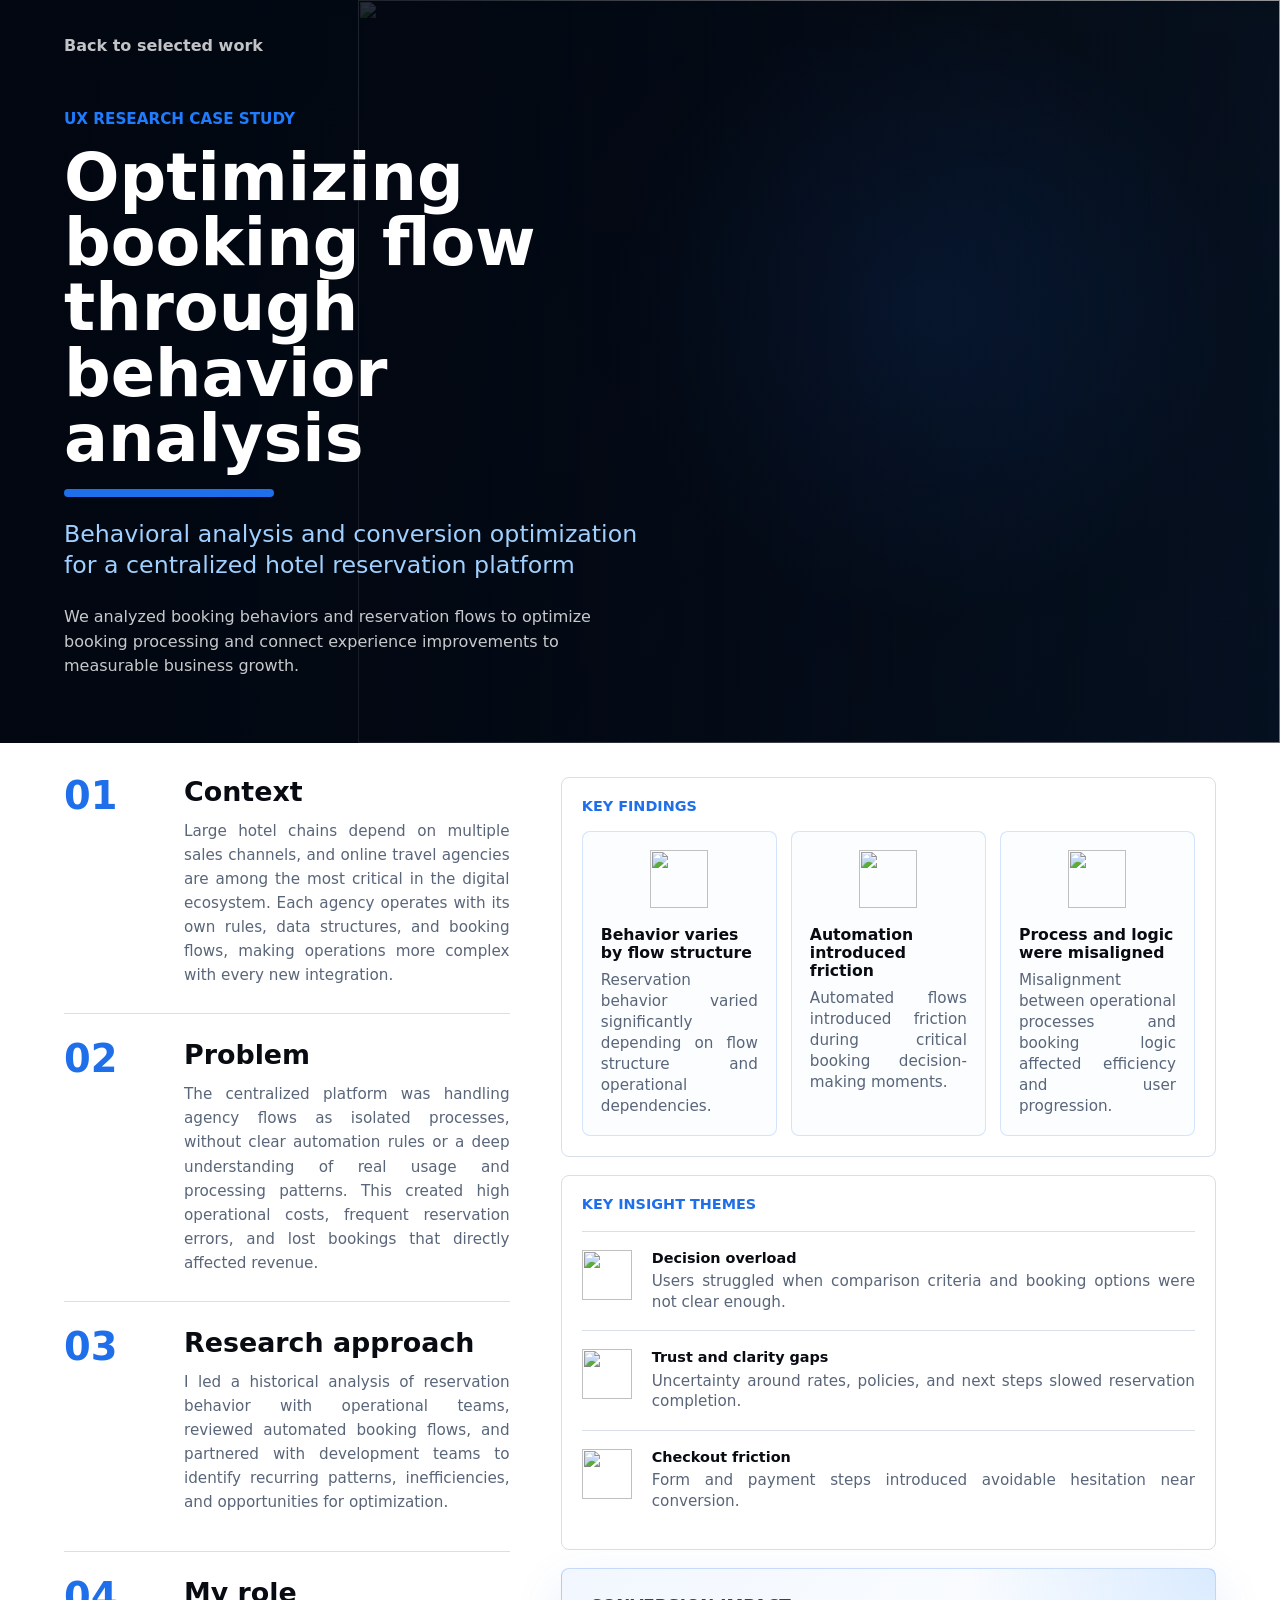
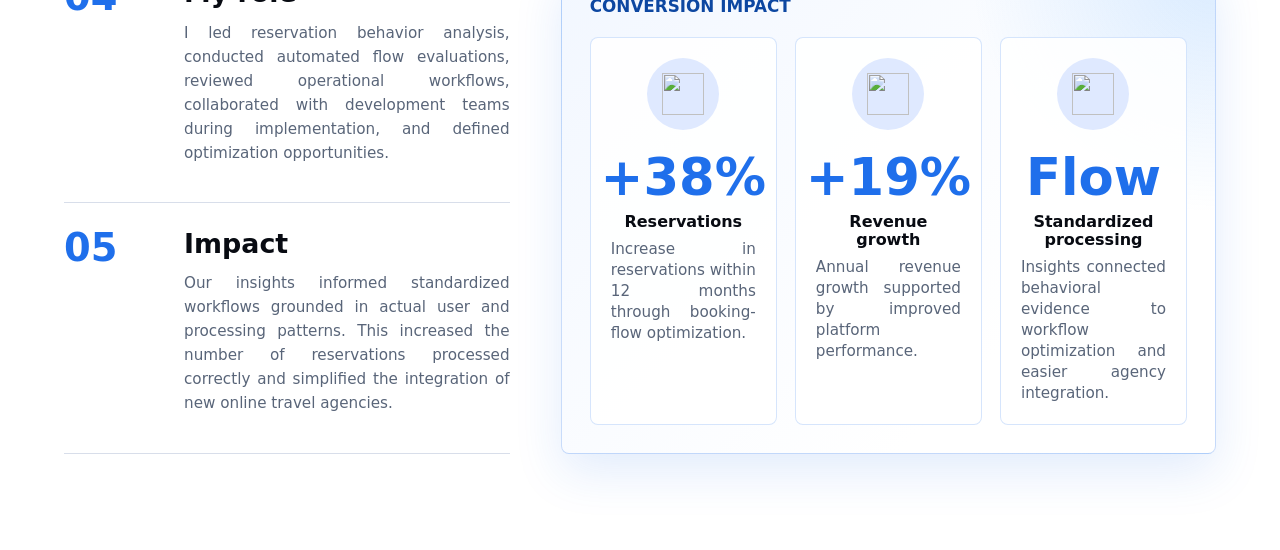
==== project-booking-flow.html @ c7bb570c "Add files via upload" ====
<!doctype html>
<html lang="en">
  <head>
    <meta charset="UTF-8" />
    <meta name="viewport" content="width=device-width, initial-scale=1.0" />
    <title>Booking Flow Optimization | Rodrigo Juarez</title>
    <link rel="icon" href="assets/favicon.svg" type="image/svg+xml" />
    <link rel="stylesheet" href="styles.css" />
  </head>
  <body>
    <main class="project-page immersive-case-page booking-case-page">
      <a class="back-link immersive-back" href="index.html#case-studies">Back to selected work</a>

      <section class="booking-hero">
        <div class="booking-hero-copy">
          <p class="project-label">UX Research Case Study</p>
          <h1>Optimizing booking flow through behavior analysis</h1>
          <span class="title-rule" aria-hidden="true"></span>
          <p class="booking-hero-subtitle">
            Behavioral analysis and conversion optimization for a centralized hotel reservation platform
          </p>
          <p>
            We analyzed booking behaviors and reservation flows to optimize booking processing and connect experience
            improvements to measurable business growth.
          </p>
        </div>

        <div class="booking-hero-visual" aria-hidden="true">
          <img src="assets/booking-flow-hero.png" alt="" />
        </div>
      </section>

      <section class="case-layout booking-layout" aria-label="Booking flow case study details">
        <div class="case-narrative">
          <article class="case-row">
            <span class="case-row-number">01</span>
            <div>
              <h2>Context</h2>
              <p>
                Large hotel chains depend on multiple sales channels, and online travel agencies are among the most
                critical in the digital ecosystem. Each agency operates with its own rules, data structures, and
                booking flows, making operations more complex with every new integration.
              </p>
            </div>
          </article>

          <article class="case-row">
            <span class="case-row-number">02</span>
            <div>
              <h2>Problem</h2>
              <p>
                The centralized platform was handling agency flows as isolated processes, without clear automation
                rules or a deep understanding of real usage and processing patterns. This created high operational
                costs, frequent reservation errors, and lost bookings that directly affected revenue.
              </p>
            </div>
          </article>

          <article class="case-row">
            <span class="case-row-number">03</span>
            <div>
              <h2>Research approach</h2>
              <p>
                I led a historical analysis of reservation behavior with operational teams, reviewed automated booking
                flows, and partnered with development teams to identify recurring patterns, inefficiencies, and
                opportunities for optimization.
              </p>
            </div>
          </article>

          <article class="case-row">
            <span class="case-row-number">04</span>
            <div>
              <h2>My role</h2>
              <p>
                I led reservation behavior analysis, conducted automated flow evaluations, reviewed operational
                workflows, collaborated with development teams during implementation, and defined optimization
                opportunities.
              </p>
            </div>
          </article>

          <article class="case-row">
            <span class="case-row-number">05</span>
            <div>
              <h2>Impact</h2>
              <p>
                Our insights informed standardized workflows grounded in actual user and processing patterns. This
                increased the number of reservations processed correctly and simplified the integration of new online
                travel agencies.
              </p>
            </div>
          </article>
        </div>

        <aside class="case-evidence booking-evidence">
          <section class="evidence-card booking-findings-card">
            <h2>Key findings</h2>
            <div class="booking-finding-grid">
              <article>
                <img class="dependency-icon" src="assets/icon-booking-behavior.svg" alt="" />
                <h3>Behavior varies by flow structure</h3>
                <p>
                  Reservation behavior varied significantly depending on flow structure and operational dependencies.
                </p>
              </article>
              <article>
                <img class="dependency-icon" src="assets/icon-automated-friction.svg" alt="" />
                <h3>Automation introduced friction</h3>
                <p>Automated flows introduced friction during critical booking decision-making moments.</p>
              </article>
              <article>
                <img class="dependency-icon" src="assets/icon-process-misalignment.svg" alt="" />
                <h3>Process and logic were misaligned</h3>
                <p>
                  Misalignment between operational processes and booking logic affected efficiency and user
                  progression.
                </p>
              </article>
            </div>
          </section>

          <section class="evidence-card booking-insights-card">
            <h2>Key insight themes</h2>
            <div class="insight-list">
              <article>
                <span class="insight-icon" aria-hidden="true">
                  <img src="assets/insight-decision-overload.svg" alt="" />
                </span>
                <div>
                  <h3>Decision overload</h3>
                  <p>Users struggled when comparison criteria and booking options were not clear enough.</p>
                </div>
              </article>
              <article>
                <span class="insight-icon" aria-hidden="true">
                  <img src="assets/insight-trust-clarity.svg" alt="" />
                </span>
                <div>
                  <h3>Trust and clarity gaps</h3>
                  <p>Uncertainty around rates, policies, and next steps slowed reservation completion.</p>
                </div>
              </article>
              <article>
                <span class="insight-icon" aria-hidden="true">
                  <img src="assets/insight-checkout-friction.svg" alt="" />
                </span>
                <div>
                  <h3>Checkout friction</h3>
                  <p>Form and payment steps introduced avoidable hesitation near conversion.</p>
                </div>
              </article>
            </div>
          </section>

          <section class="strategic-impact-card booking-impact-card">
            <h2>Conversion impact</h2>
            <div class="booking-metric-grid">
              <article>
                <span class="impact-symbol">
                  <img src="assets/icon-reservations-growth.svg" alt="" />
                </span>
                <strong>+38%</strong>
                <h3>Reservations</h3>
                <p>Increase in reservations within 12 months through booking-flow optimization.</p>
              </article>
              <article>
                <span class="impact-symbol">
                  <img src="assets/icon-revenue-growth.svg" alt="" />
                </span>
                <strong>+19%</strong>
                <h3>Revenue growth</h3>
                <p>Annual revenue growth supported by improved platform performance.</p>
              </article>
              <article>
                <span class="impact-symbol">
                  <img src="assets/icon-booking-workflow.svg" alt="" />
                </span>
                <strong>Flow</strong>
                <h3>Standardized processing</h3>
                <p>
                  Insights connected behavioral evidence to workflow optimization and easier agency integration.
                </p>
              </article>
            </div>
          </section>
        </aside>
      </section>
    </main>
  </body>
</html>
---- styles.css ----
:root {
    --ink: #080b12;
    --muted: #596579;
    --paper: #f6f8fc;
    --line: #d8deea;
    --forest: #07111f;
    --teal: #1f6feb;
    --copper: #4ea1ff;
    --clay: #e3ebf7;
    --white: #ffffff;
    --cloudless: #dbe7ff;
    --shadow: 0 22px 60px rgba(8, 11, 18, 0.16);
    --page-gutter: clamp(20px, 5vw, 64px);
    --content-max: 1120px;
    --section-y: 96px;
}

* {
    box-sizing: border-box;
}

html {
    scroll-behavior: smooth;
}

body {
    margin: 0;
    color: var(--ink);
    background: var(--paper);
    font-family: Inter, ui-sans-serif, system-ui, -apple-system, BlinkMacSystemFont, "Segoe UI", Arial, sans-serif;
    line-height: 1.5;
}

a {
    color: inherit;
    text-decoration: none;
}

.site-header {
    position: fixed;
    background-color: #07111f;
    top: 0;
    left: 0;
    z-index: 20;
    display: flex;
    align-items: center;
    justify-content: space-between;
    width: 100%;
    padding: 18px var(--page-gutter);
    color: var(--white);
}

.brand,
.nav-links {
    display: flex;
    align-items: center;
    gap: 10px;
}

.brand {
    font-weight: 800;
}

.brand-mark {
    display: grid;
    width: 38px;
    height: 38px;
    place-items: center;
    border: 1px solid rgba(255, 255, 255, 0.38);
    background: rgba(255, 255, 255, 0.14);
    border-radius: 8px;
    font-size: 0.82rem;
    backdrop-filter: blur(14px);
}

.nav-links {
    padding: 10px 14px;
    border: 1px solid rgba(255, 255, 255, 0.22);
    background: rgba(20, 24, 23, 0.34);
    border-radius: 999px;
    backdrop-filter: blur(16px);
}

.nav-links a {
    padding: 6px 10px;
    border-radius: 999px;
    color: rgba(255, 255, 255, 0.86);
    font-size: 0.9rem;
    font-weight: 600;
}

.nav-links a:hover {
    background: rgba(255, 255, 255, 0.14);
    color: var(--white);
}

.language-link {
    border: 1px solid rgba(255, 255, 255, 0.24);
}

.hero {
    position: relative;
    display: grid;
    min-height: 92vh;
    overflow: hidden;
    color: var(--white);
}

.hero-media,
.hero-overlay {
    position: absolute;
    inset: 0;
}

.hero-media {
    background: url("assets/hero-workspace.png") center right / cover no-repeat;
    transform: scale(1.01);
}

.hero-overlay {
    background: linear-gradient(90deg, rgba(4, 8, 16, 0.92) 0%, rgba(6, 17, 34, 0.72) 43%, rgba(8, 21, 40, 0.24) 100%), linear-gradient(180deg, rgba(4, 8, 16, 0.58) 0%, rgba(5, 12, 24, 0.12) 48%, rgba(4, 8, 16, 0.86) 100%);
}

.hero-content {
    position: relative;
    z-index: 2;
    align-self: center;
    width: min(900px, calc(100% - 40px));
    margin-left: var(--page-gutter);
    padding-top: 84px;
    margin-bottom: 32px;
}

.eyebrow {
    margin: 26px 0 14px;
    color: var(--copper);
    font-size: 0.78rem;
    font-weight: 800;
    letter-spacing: 0;
    text-transform: uppercase;
}

.section-kicker {
    margin: 0 0 14px;
    color: var(--copper);
    font-size: 0.78rem;
    font-weight: 800;
    letter-spacing: 0;
    text-transform: uppercase;
}

.index-page main p:not(.eyebrow):not(.section-kicker),
.index-page .hero-stats span {
    text-align: justify;
    text-align-last: auto;
    text-justify: inter-word;
    hyphens: auto;
}

.hero h1 {
    max-width: 820px;
    margin: 0;
    font-size: clamp(3rem, 6.3vw, 5.35rem);
    line-height: 0.96;
    letter-spacing: 0;
}

.hero-copy {
    max-width: 920px;
    margin: 26px 0 0;
    color: rgba(255, 255, 255, 0.82);
    font-size: clamp(1.04rem, 2vw, 1.28rem);
}

.hero-actions,
.site-footer div {
    display: flex;
    flex-wrap: wrap;
    gap: 12px;
}

.hero-actions {
    margin-top: 32px;
}

.button {
    display: inline-flex;
    min-height: 48px;
    align-items: center;
    justify-content: center;
    padding: 0 20px;
    border: 1px solid transparent;
    border-radius: 8px;
    font-weight: 800;
}

.button.primary {
    background: var(--teal);
    color: var(--white);
}

.button.primary:hover {
    background: #185abc;
}

.button.secondary {
    border-color: rgba(255, 255, 255, 0.38);
    background: rgba(255, 255, 255, 0.08);
    color: var(--white);
}

.hero-stats {
    position: relative;
    z-index: 2;
    display: grid;
    grid-template-columns: repeat(3, minmax(0, 1fr));
    align-self: end;
    width: min(var(--content-max), calc(100% - (var(--page-gutter) * 2)));
    margin: 0 auto 34px;
    border: 1px solid rgba(255, 255, 255, 0.22);
    background: rgba(20, 24, 23, 0.48);
    border-radius: 8px;
    backdrop-filter: blur(18px);
}

.hero-stats article {
    padding: 22px;
}

.hero-stats article+article {
    border-left: 1px solid rgba(255, 255, 255, 0.16);
}

.hero-stats strong {
    display: block;
    font-size: clamp(1.35rem, 3vw, 2rem);
}

.hero-stats span {
    display: block;
    margin-top: 6px;
    color: rgba(255, 255, 255, 0.72);
    font-size: 0.92rem;
}

.section {
    width: min(var(--content-max), calc(100% - (var(--page-gutter) * 2)));
    margin: 0 auto;
    padding: var(--section-y) 0;
}

.section h2 {
    margin: 0;
    font-size: clamp(2rem, 5vw, 4.15rem);
    line-height: 1;
    letter-spacing: 0;
}

.section-heading {
    display: flex;
    align-items: end;
    justify-content: space-between;
    gap: 24px;
    margin-bottom: 34px;
}

.section-heading h2 {
    max-width: 720px;
}

.about-section {
    display: grid;
    grid-template-columns: minmax(280px, 0.72fr) minmax(0, 1fr);
    gap: clamp(36px, 7vw, 92px);
    align-items: start;
}

.about-photo {
    position: sticky;
    top: 112px;
    display: grid;
    min-height: 560px;
    place-items: center;
    overflow: hidden;
    border: 1px solid var(--line);
    border-radius: 22px;
    background:
        linear-gradient(135deg, rgba(31, 111, 235, 0.18), rgba(7, 17, 31, 0.05)),
        #ffffff;
    box-shadow: 0 18px 46px rgba(8, 11, 18, 0.1);
}

.about-photo img {
    display: block;
    width: 100%;
    height: 100%;
    min-height: 560px;
    object-fit: cover;
    object-position: center 35%;
}

.about-content h2 {
    max-width: 820px;
    font-size: clamp(2.35rem, 4.5vw, 4.3rem);
    line-height: 1.02;
}

.about-copy {
    display: grid;
    gap: 22px;
    margin-top: 34px;
    color: var(--muted);
    font-size: clamp(1rem, 1.35vw, 1.12rem);
    line-height: 1.72;
}

.about-copy p {
    margin: 0;
}

.credentials-section {
    display: grid;
    gap: 42px;
    background:
        radial-gradient(circle at 100% 0%, rgba(78, 161, 255, 0.12), transparent 28%),
        #f6f9fd;
}

.credentials-header {
    display: grid;
    grid-template-columns: minmax(0, 0.95fr) minmax(300px, 0.8fr);
    gap: clamp(28px, 6vw, 78px);
    align-items: end;
}

.credentials-header h2 {
    max-width: 760px;
    color: var(--forest);
}

.credentials-header p:last-child {
    margin: 0;
    color: var(--muted);
    font-size: clamp(1rem, 1.45vw, 1.18rem);
    line-height: 1.58;
}

.credentials-board {
    display: grid;
    grid-template-columns: minmax(280px, 0.78fr) minmax(0, 1.22fr);
    gap: 22px;
}

.credential-panel {
    display: grid;
    align-content: start;
    gap: 18px;
    padding: clamp(22px, 3vw, 32px);
    border: 1px solid #d7dfeb;
    border-radius: 8px;
    background: #ffffff;
}

.credential-panel h3 {
    margin: 0;
    color: var(--forest);
    font-size: clamp(1.35rem, 2vw, 1.9rem);
    line-height: 1.08;
}

.credential-list {
    display: grid;
    gap: 16px;
}

.credential-item {
    display: grid;
    grid-template-columns: 58px minmax(0, 1fr);
    gap: 16px;
    align-items: start;
    padding: 18px;
    border: 1px solid rgba(31, 111, 235, 0.14);
    border-radius: 8px;
    background: #fbfdff;
}

.credential-mark {
    display: inline-grid;
    width: 58px;
    height: 58px;
    place-items: center;
    border-radius: 16px;
    background: rgba(31, 111, 235, 0.14);
    color: var(--blue);
    font-size: 1rem;
    font-weight: 950;
}

.credential-item strong,
.publication-card strong {
    display: block;
    color: var(--forest);
    font-size: clamp(1.05rem, 1.55vw, 1.38rem);
    line-height: 1.14;
}

.credential-item span {
    display: block;
    margin-top: 8px;
    color: var(--muted);
    font-size: 0.94rem;
    line-height: 1.4;
}

.credential-link,
.publication-meta a {
    display: inline-flex;
    width: fit-content;
    align-items: center;
    margin-top: 12px;
    color: var(--blue);
    font-size: 0.84rem;
    font-weight: 900;
    text-decoration: none;
}

.publication-card {
    display: grid;
    min-height: 176px;
    align-content: space-between;
    padding: 20px;
    border: 1px solid rgba(31, 111, 235, 0.16);
    border-radius: 8px;
    background:
        radial-gradient(circle at 100% 0%, rgba(78, 161, 255, 0.14), transparent 34%),
        #fbfdff;
}

.publication-card p {
    margin: 12px 0 0;
    color: var(--muted);
    font-size: 0.95rem;
    line-height: 1.46;
}

.publication-meta {
    display: flex;
    flex-wrap: wrap;
    gap: 8px;
    margin-top: 18px;
    color: var(--blue);
    font-size: 0.78rem;
    font-weight: 900;
    text-transform: uppercase;
}

.publication-meta span,
.publication-meta a {
    padding: 6px 8px;
    border: 1px solid rgba(31, 111, 235, 0.12);
    border-radius: 999px;
    background: rgba(31, 111, 235, 0.09);
    color: var(--blue);
}

.publication-meta a {
    margin-top: 0;
    box-shadow: none;
}

.publication-meta a:hover {
    background: rgba(31, 111, 235, 0.16);
}

.research-overview {
    position: relative;
    width: 100%;
    max-width: none;
    margin: 0;
    padding: var(--section-y) var(--page-gutter);
    overflow: hidden;
    background:
        radial-gradient(circle at right top, rgba(78, 161, 255, 0.13) 0 260px, transparent 262px),
        linear-gradient(180deg, #ffffff 0%, var(--paper) 100%);
}

.research-overview::before {
    content: "";
    position: absolute;
    top: 26px;
    right: clamp(24px, 7vw, 120px);
    width: 360px;
    height: 108px;
    opacity: 0.32;
    background-image: radial-gradient(circle, #1f6feb 0 5px, transparent 6px);
    background-size: 34px 34px;
    pointer-events: none;
}

.overview-header,
.overview-copy,
.research-overview .capability-grid {
    position: relative;
    z-index: 1;
    width: min(var(--content-max), 100%);
    margin-right: auto;
    margin-left: auto;
}

.overview-header {
    max-width: 850px;
}

.overview-header .section-kicker {
    margin-top: 0;
    color: #8fa3bf;
    font-size: 0.86rem;
}

.overview-header h2 {
    max-width: 760px;
    font-size: clamp(3rem, 6vw, 5.35rem);
    line-height: 1.03;
}

.title-rule {
    display: block;
    width: min(210px, 42vw);
    height: 8px;
    margin-top: 18px;
    border-radius: 999px;
    background: var(--teal);
}

.overview-copy {
    display: grid;
    gap: 24px;
    margin-top: 62px;
    margin-bottom: 54px;
    color: var(--ink);
    font-size: clamp(1.18rem, 2vw, 1.62rem);
    line-height: 1.35;
}

.overview-copy p {
    max-width: 1000px;
    margin: 0;
}

.capability-grid {
    display: grid;
    grid-template-columns: repeat(3, minmax(0, 1fr));
    gap: 24px;
}

.capability {
    position: relative;
    min-height: 278px;
    padding: 30px 28px 28px;
    overflow: hidden;
    border: 1px solid #aebbd0;
    border-radius: 22px;
    background: rgba(255, 255, 255, 0.92);
    box-shadow: 0 16px 32px rgba(8, 11, 18, 0.12);
}

.capability::before {
    content: "";
    position: absolute;
    top: 24px;
    bottom: 24px;
    left: 0;
    width: 6px;
    border-radius: 0 999px 999px 0;
    background: var(--teal);
}

.capability-heading {
    display: grid;
    grid-template-columns: 74px minmax(0, 1fr);
    gap: 18px;
    align-items: center;
}

.capability-icon {
    display: inline-flex;
    width: 66px;
    height: 66px;
    align-items: center;
    justify-content: center;
    border-radius: 999px;
    overflow: hidden;
}

.capability-icon img {
    display: block;
    width: 100%;
    height: 100%;
    object-fit: contain;
}

.capability h3,
.case-card h3 {
    margin: 34px 0 12px;
    font-size: 1.28rem;
    line-height: 1.15;
}

.capability h3 {
    min-height: auto;
    margin: 0;
    font-size: clamp(1.45rem, 2.3vw, 2rem);
    line-height: 1.16;
}

.capability p,
.case-card p {
    margin: 0;
    color: var(--muted);
}

.capability p {
    max-width: 94%;
    margin-top: 28px;
    font-size: clamp(1rem, 1.35vw, 1.15rem);
    font-weight: 600;
    line-height: 1.32;
}

.case-section {
    width: 100%;
    max-width: none;
    margin: 0;
    padding: var(--section-y) var(--page-gutter);
    background: var(--forest);
    color: var(--white);
}

.case-section>.section-heading,
.case-section>.case-list {
    width: min(var(--content-max), 100%);
    margin-right: auto;
    margin-left: auto;
}

.case-list {
    display: grid;
    grid-template-columns: repeat(3, minmax(0, 1fr));
    gap: 22px;
}

.case-card {
    display: flex;
    min-height: 560px;
    flex-direction: column;
    padding: 18px;
    border: 1px solid rgba(255, 255, 255, 0.15);
    background: rgba(255, 255, 255, 0.06);
    border-radius: 8px;
}

.case-card p {
    color: rgba(255, 255, 255, 0.74);
}

.case-image {
    display: grid;
    height: 230px;
    margin-bottom: 24px;
    place-items: center;
    overflow: hidden;
    border: 1px solid rgba(255, 255, 255, 0.12);
    border-radius: 8px;
}

.case-image img {
    display: block;
    width: 100%;
    height: 100%;
    object-fit: cover;
}

.case-image-onboarding img {
    object-position: center;
}

.case-image-scaling img {
    object-position: center;
}

.case-image-booking img {
    object-position: center;
}

.placeholder-image {
    background:
        radial-gradient(circle at 72% 18%, rgba(78, 161, 255, 0.35) 0 70px, transparent 72px),
        linear-gradient(135deg, rgba(31, 111, 235, 0.22), rgba(255, 255, 255, 0.06));
}

.placeholder-image span {
    color: rgba(255, 255, 255, 0.58);
    font-size: 0.78rem;
    font-weight: 800;
    text-transform: uppercase;
}

.case-meta {
    display: flex;
    flex-wrap: wrap;
    justify-content: space-between;
    gap: 10px;
    color: var(--copper);
    font-size: 0.8rem;
    font-weight: 800;
    text-transform: uppercase;
}

.case-card h3 {
    margin: 30px 0 14px;
    font-size: clamp(1.55rem, 2.4vw, 2.25rem);
    line-height: 1.06;
}

.case-impact {
    display: grid;
    grid-template-columns: repeat(2, minmax(0, 1fr));
    gap: 16px;
    margin: 54px 0 0;
}

.case-impact div {
    padding-top: 18px;
    border-top: 1px solid var(--line);
}

.case-impact dt {
    color: var(--teal);
    font-size: 0.78rem;
    font-weight: 800;
    text-transform: uppercase;
}

.case-impact dd {
    margin: 8px 0 0;
}

.case-impact.compact {
    grid-template-columns: 1fr;
    gap: 14px;
    margin-top: 34px;
}

.case-impact.compact div {
    padding-top: 14px;
    border-top-color: rgba(255, 255, 255, 0.16);
}

.case-impact.compact dt {
    color: var(--copper);
}

.case-impact.compact dd {
    font-size: 0.92rem;
    line-height: 1.45;
}

.case-link {
    display: inline-flex;
    width: fit-content;
    align-items: center;
    margin-top: auto;
    padding-top: 22px;
    color: var(--copper);
    font-weight: 800;
}

.case-link:hover {
    color: var(--white);
}

.project-page {
    min-height: 100vh;
    padding: 42px clamp(20px, 7vw, 92px);
    background: var(--paper);
}

.back-link {
    display: inline-flex;
    margin-bottom: 86px;
    color: var(--teal);
    font-weight: 800;
}

.project-hero {
    max-width: 980px;
}

.project-hero h1 {
    margin: 0;
    font-size: clamp(3rem, 7vw, 6rem);
    line-height: 0.98;
}

.project-hero p:last-child {
    max-width: 760px;
    margin: 28px 0 0;
    color: var(--muted);
    font-size: clamp(1.05rem, 2vw, 1.35rem);
}

.case-study-page {
    position: relative;
    overflow: hidden;
    background: #ffffff;
}

.case-study-page::before {
    content: "";
    position: absolute;
    top: -10px;
    right: clamp(20px, 8vw, 110px);
    width: 420px;
    height: 170px;
    opacity: 0.34;
    background-image: radial-gradient(circle, #1f6feb 0 5px, transparent 6px);
    background-size: 34px 34px;
    pointer-events: none;
}

.case-study-hero {
    position: relative;
    z-index: 1;
    max-width: 1180px;
    margin-top: 10px;
}

.project-label {
    margin: 0 0 14px;
    color: #8fa3bf;
    font-size: 0.95rem;
    font-weight: 900;
    text-transform: uppercase;
}

.case-study-hero h1 {
    max-width: 1040px;
    margin: 0;
    font-size: clamp(3.3rem, 7vw, 6.2rem);
    line-height: 0.98;
}

.project-context {
    margin: 22px 0 0;
    font-size: clamp(1.15rem, 2vw, 1.65rem);
}

.case-study-grid {
    position: relative;
    z-index: 1;
    display: grid;
    grid-template-columns: minmax(0, 1fr) minmax(360px, 0.95fr);
    gap: 42px;
    align-items: start;
    margin-top: 52px;
}

.study-side {
    display: grid;
    gap: 28px;
}

.study-panel {
    position: relative;
    padding: 42px 36px 34px;
    border: 1px solid #b9c4d3;
    border-radius: 24px;
    background: #ffffff;
    box-shadow: 0 16px 28px rgba(8, 11, 18, 0.08);
}

.panel-heading {
    position: absolute;
    top: -28px;
    left: 32px;
    display: inline-flex;
    align-items: center;
    gap: 10px;
    padding-right: 12px;
    background: #ffffff;
}

.panel-heading::after {
    content: "";
    width: 80px;
    height: 2px;
    background: #b9c4d3;
}

.panel-icon {
    display: grid;
    width: 54px;
    height: 54px;
    place-items: center;
    border-radius: 999px;
    background: var(--teal);
    color: #ffffff;
    font-size: 1.25rem;
    font-weight: 900;
}

.panel-heading h2 {
    margin: 0;
    font-size: 1.45rem;
}

.study-panel p {
    margin: 0 0 24px;
    font-size: clamp(1rem, 1.35vw, 1.18rem);
    line-height: 1.35;
}

.study-panel h3 {
    margin: 8px 0 10px;
    font-size: 1.1rem;
}

.study-panel hr {
    height: 2px;
    margin: 30px 22px 24px;
    border: 0;
    background: #9aa9bc;
}

.signal-grid,
.need-grid {
    display: grid;
    gap: 22px;
    margin-top: 30px;
    text-align: center;
}

.signal-grid {
    grid-template-columns: repeat(3, minmax(0, 1fr));
}

.need-grid {
    grid-template-columns: repeat(4, minmax(0, 1fr));
}

.signal-grid p,
.need-grid p {
    margin: 10px auto 0;
    max-width: 190px;
    font-size: 1rem;
    line-height: 1.18;
}

.mini-icon {
    display: inline-grid;
    width: 52px;
    height: 52px;
    place-items: center;
    border-radius: 10px;
    background: rgba(31, 111, 235, 0.18);
    color: var(--teal);
}

.mini-icon::before {
    font-size: 1.5rem;
    font-weight: 900;
}

.mini-icon.chart::before {
    content: "v";
}

.mini-icon.clock::before {
    content: "t";
}

.mini-icon.puzzle::before {
    content: "+";
}

.mini-icon.user::before {
    content: "u";
}

.mini-icon.down::before {
    content: "-";
}

.mini-icon.rocket::before {
    content: "^";
}

.mini-icon.lock::before {
    content: "L";
}

.study-list {
    display: grid;
    gap: 13px;
    padding: 0;
    margin: 0;
    list-style: none;
}

.study-list li {
    position: relative;
    padding-left: 28px;
    font-size: clamp(0.98rem, 1.3vw, 1.14rem);
    line-height: 1.35;
}

.study-list li::before {
    content: "";
    position: absolute;
    top: 0.55em;
    left: 0;
    width: 11px;
    height: 11px;
    border-radius: 999px;
    background: var(--teal);
}

.immersive-case-page {
    padding: 0;
    background: #ffffff;
}

.sr-only {
    position: absolute;
    width: 1px;
    height: 1px;
    padding: 0;
    margin: -1px;
    overflow: hidden;
    clip: rect(0, 0, 0, 0);
    white-space: nowrap;
    border: 0;
}

.immersive-back {
    position: absolute;
    top: 34px;
    left: clamp(20px, 5vw, 64px);
    z-index: 4;
    color: rgba(255, 255, 255, 0.76);
}

.immersive-back:hover {
    color: #ffffff;
}

.immersive-hero {
    position: relative;
    display: flex;
    min-height: 560px;
    align-items: center;
    padding: 112px clamp(20px, 5vw, 64px) 72px;
    overflow: hidden;
    color: #ffffff;
    background:
        radial-gradient(circle at 68% 28%, rgba(31, 111, 235, 0.24), transparent 30%),
        linear-gradient(135deg, #020711 0%, #06111f 48%, #07182c 100%);
}

.immersive-hero::after {
    content: "";
    position: absolute;
    inset: 0;
    z-index: 1;
    background:
        linear-gradient(90deg, rgba(2, 7, 17, 0.98) 0%, rgba(2, 7, 17, 0.88) 30%, rgba(2, 7, 17, 0.4) 54%, rgba(2, 7, 17, 0.08) 100%),
        linear-gradient(180deg, rgba(2, 7, 17, 0.05) 0%, rgba(2, 7, 17, 0.18) 100%);
    pointer-events: none;
}

.immersive-hero-copy {
    position: relative;
    z-index: 2;
    max-width: 650px;
}

.immersive-hero .project-label {
    color: #8fbfff;
}

.immersive-hero h1 {
    max-width: 620px;
    margin: 0;
    font-size: clamp(3rem, 5vw, 4.9rem);
    line-height: 1.02;
}

.immersive-hero-copy>p:last-of-type {
    max-width: 600px;
    margin: 28px 0 0;
    color: rgba(255, 255, 255, 0.76);
    font-size: clamp(1rem, 1.5vw, 1.18rem);
    line-height: 1.55;
}

.project-meta-row {
    display: flex;
    flex-wrap: wrap;
    gap: 10px;
    margin-top: 34px;
}

.project-meta-row span {
    padding: 9px 12px;
    border: 1px solid rgba(255, 255, 255, 0.18);
    border-radius: 999px;
    background: rgba(255, 255, 255, 0.08);
    color: rgba(255, 255, 255, 0.82);
    font-size: 0.86rem;
    font-weight: 800;
}

.journey-visual {
    position: absolute;
    inset: 0 0 0 auto;
    z-index: 0;
    width: min(74vw, 1180px);
    min-height: 100%;
    border: 0;
    border-radius: 0;
    background: transparent;
    box-shadow: none;
    backdrop-filter: none;
}

.mockup-frame {
    min-height: 100%;
    overflow: visible;
    background: transparent;
}

.mockup-frame img {
    display: block;
    width: 100%;
    height: 100%;
    min-height: 560px;
    object-fit: cover;
    object-position: center right;
    opacity: 0.92;
    filter: saturate(1.04) contrast(1.05);
}

.journey-line {
    position: absolute;
    top: 50%;
    left: 16%;
    width: 68%;
    height: 3px;
    background: linear-gradient(90deg, rgba(78, 161, 255, 0.2), #4ea1ff, rgba(78, 161, 255, 0.2));
}

.journey-step {
    position: absolute;
    display: grid;
    width: 112px;
    min-height: 112px;
    place-items: center;
    padding: 16px;
    border: 1px solid rgba(255, 255, 255, 0.2);
    border-radius: 24px;
    background: rgba(255, 255, 255, 0.13);
    text-align: center;
}

.journey-step span {
    color: #8fbfff;
    font-weight: 900;
}

.journey-step strong {
    font-size: 0.92rem;
}

.journey-step.active {
    top: 18%;
    left: 12%;
}

.journey-step.friction {
    background: rgba(31, 111, 235, 0.22);
}

.journey-step:nth-of-type(3) {
    top: 40%;
    left: 36%;
}

.journey-step:nth-of-type(4) {
    top: 24%;
    right: 16%;
}

.journey-step:nth-of-type(5) {
    bottom: 14%;
    right: 26%;
}

.journey-note {
    position: absolute;
    padding: 10px 12px;
    border-radius: 8px;
    background: #ffffff;
    color: var(--ink);
    font-size: 0.82rem;
    font-weight: 900;
    box-shadow: 0 18px 40px rgba(0, 0, 0, 0.22);
}

.note-one {
    top: 31%;
    left: 27%;
}

.note-two {
    right: 8%;
    bottom: 35%;
}

.immersive-story {
    display: grid;
    grid-template-columns: minmax(0, 1fr) minmax(320px, 0.42fr);
    gap: clamp(36px, 6vw, 86px);
    align-items: start;
    padding: 104px clamp(20px, 5vw, 64px);
}

.story-flow {
    display: grid;
    gap: 78px;
}

.story-block {
    position: relative;
    max-width: 850px;
    padding-left: 150px;
}

.story-number {
    position: absolute;
    top: 0;
    left: 0;
    color: rgba(31, 111, 235, 0.16);
    font-size: clamp(2.8rem, 5vw, 4.8rem);
    font-weight: 900;
    line-height: 0.8;
}

.story-block .section-kicker {
    margin-top: 0;
}

.story-block h2 {
    max-width: 720px;
    margin: 0;
    font-size: clamp(1.65rem, 2.8vw, 2.85rem);
    line-height: 1.08;
}

.story-block p:last-child {
    max-width: 760px;
    margin: 22px 0 0;
    color: var(--muted);
    font-size: clamp(1rem, 1.45vw, 1.18rem);
    line-height: 1.68;
}

.sticky-research-summary {
    position: sticky;
    top: 28px;
    padding: 24px;
    border: 1px solid var(--line);
    border-radius: 18px;
    background: #f7faff;
}

.summary-stack {
    display: grid;
    gap: 28px;
}

.summary-stack strong {
    display: block;
    margin-bottom: 12px;
    font-size: 1.05rem;
}

.summary-stack ul {
    display: grid;
    gap: 11px;
    padding: 0;
    margin: 0;
    list-style: none;
}

.summary-stack li {
    position: relative;
    padding-left: 22px;
    color: var(--muted);
    font-size: 0.94rem;
    line-height: 1.42;
}

.summary-stack li::before {
    content: "";
    position: absolute;
    top: 0.55em;
    left: 0;
    width: 9px;
    height: 9px;
    border-radius: 999px;
    background: var(--teal);
}

.insight-bands {
    display: grid;
    gap: 0;
    padding: 0 clamp(20px, 5vw, 64px) 108px;
}

.insight-bands article {
    display: grid;
    grid-template-columns: minmax(160px, 0.28fr) minmax(0, 1fr);
    gap: 32px;
    align-items: center;
    padding: 34px 0;
    border-top: 1px solid var(--line);
}

.insight-bands article:last-child {
    border-bottom: 1px solid var(--line);
}

.insight-bands span {
    color: var(--teal);
    font-size: 0.82rem;
    font-weight: 900;
    text-transform: uppercase;
}

.insight-bands h2 {
    max-width: 920px;
    margin: 0;
    font-size: clamp(1.45rem, 3vw, 2.6rem);
    line-height: 1.08;
}

.case-layout {
    display: grid;
    grid-template-columns: minmax(360px, 0.68fr) minmax(560px, 1fr);
    gap: clamp(28px, 4vw, 52px);
    align-items: stretch;
    padding: 72px clamp(20px, 5vw, 64px) 96px;
    background: #ffffff;
}

.case-narrative {
    display: flex;
    min-height: 100%;
    flex-direction: column;
    gap: 0;
}

.case-row {
    display: grid;
    grid-template-columns: 92px minmax(0, 1fr);
    gap: 28px;
    align-items: start;
    flex: 1;
    padding: 26px 0;
    border-bottom: 1px solid var(--line);
}

.case-row:first-child {
    padding-top: 0;
}

.case-row-number {
    color: var(--teal);
    font-size: clamp(1.75rem, 3vw, 2.45rem);
    font-weight: 900;
    line-height: 1;
}

.case-row h2,
.evidence-block h2 {
    margin: 0;
    color: var(--ink);
    font-size: clamp(1.35rem, 2.1vw, 1.9rem);
    line-height: 1.12;
}

.evidence-block h2,
.evidence-card h2,
.strategic-impact-card h2 {
    margin: 0;
    color: var(--teal);
    font-size: 0.9rem;
    font-weight: 900;
    line-height: 1.18;
    text-transform: uppercase;
}

.case-row p {
    max-width: 720px;
    margin: 12px 0 0;
    color: var(--muted);
    font-size: clamp(0.95rem, 1.18vw, 1.05rem);
    line-height: 1.58;
     text-align: justify;
    text-align-last: auto;
    hyphens: auto;
}

.case-evidence {
    display: flex;
    min-height: 100%;
    flex-direction: column;
    gap: 18px;
    padding-left: 0;
    border-left: 0;
}

.evidence-block {
    padding: 20px;
    border: 1px solid var(--line);
    border-radius: 8px;
    background: #ffffff;
}

.evidence-block:last-child {
    border-bottom: 1px solid var(--line);
}

.case-evidence>section {
    flex: 0 0 auto;
}

.case-evidence>section:last-child {
    margin-top: auto;
}

.onboarding-case-page .case-evidence>section:last-child {
    margin-top: 0;
}

.onboarding-case-page .case-evidence {
    justify-content: space-between;
}

.journey-map {
    position: relative;
    display: grid;
    grid-template-columns: repeat(8, minmax(0, 1fr));
    gap: 8px;
    margin-top: 28px;
    padding-top: 28px;
}

.journey-map-track {
    position: absolute;
    top: 44px;
    left: 6%;
    right: 6%;
    height: 2px;
    background: linear-gradient(90deg, var(--teal) 0 12%, #ff4c65 12% 88%, var(--teal) 88% 100%);
}

.journey-map-step {
    position: relative;
    z-index: 1;
    display: grid;
    gap: 10px;
    justify-items: center;
    text-align: center;
}

.journey-dot {
    display: grid;
    width: 30px;
    height: 30px;
    place-items: center;
    border: 3px solid var(--teal);
    border-radius: 999px;
    background: #ffffff;
    color: var(--teal);
    font-size: 0.72rem;
    font-weight: 900;
}

.friction-zone .journey-dot {
    border-color: #ff4c65;
    color: #ff4c65;
}

.activated .journey-dot {
    background: var(--teal);
    color: #ffffff;
}

.journey-map-step strong {
    max-width: 74px;
    font-size: 0.68rem;
    line-height: 1.18;
}

.insight-list {
    display: grid;
    gap: 0;
    margin-top: 18px;
}

.insight-list article {
    display: grid;
    grid-template-columns: 52px minmax(0, 1fr);
    gap: 18px;
    align-items: start;
    padding: 18px 0;
    border-top: 1px solid var(--line);
}

.insight-icon {
    display: grid;
    width: 50px;
    height: 50px;
    place-items: center;
}

.insight-icon img {
    display: block;
    width: 100%;
    height: 100%;
    object-fit: contain;
}

.insight-list h3 {
    margin: 0;
    font-size: 0.9rem;
    line-height: 1.16;
}

.insight-list p {
    margin: 5px 0 0;
    color: var(--muted);
    font-size: 0.95rem;
    line-height: 1.34;
    text-align: justify;
    text-align-last: auto;
    hyphens: auto;
}

.outcome-grid {
    display: grid;
    grid-template-columns: repeat(3, minmax(0, 1fr));
    gap: 14px;
    margin-top: 22px;
}

.outcome-grid article {
    padding: 16px;
    border: 1px solid var(--line);
    border-radius: 8px;
    background: rgba(255, 255, 255, 0.84);
    text-align: center;
}

.outcome-icon {
    display: block;
    width: 58px;
    height: 58px;
    margin: 0 auto 12px;
}

.outcome-grid strong {
    display: block;
    color: var(--ink);
    font-size: clamp(0.96rem, 1.4vw, 1.1rem);
    line-height: 1.12;
    text-align: center;
}

.outcome-grid span {
    display: block;
    margin-top: 8px;
    color: var(--muted);
    font-size: 0.95rem;
    line-height: 1.35;
    text-align: center;
}

.proposed-journey {
    margin-top: 22px;
    padding: 18px;
    border: 1px solid rgba(31, 111, 235, 0.18);
    border-radius: 8px;
    background: #f7faff;
}

.proposed-journey h3 {
    margin: 0 0 14px;
    font-size: 1rem;
}

.proposed-journey ol {
    display: grid;
    grid-template-columns: repeat(6, minmax(0, 1fr));
    gap: 8px;
    padding: 0;
    margin: 0;
    list-style: none;
    counter-reset: proposed-step;
}

.proposed-journey li {
    position: relative;
    padding-top: 32px;
    color: var(--ink);
    font-size: 0.68rem;
    font-weight: 800;
    line-height: 1.16;
    text-align: center;
    counter-increment: proposed-step;
}

.proposed-journey li:not(:last-child)::after {
    content: "";
    position: absolute;
    top: 12px;
    left: calc(50% + 16px);
    width: calc(100% - 24px);
    height: 2px;
    background: rgba(31, 111, 235, 0.35);
}

.proposed-journey li::before {
    content: counter(proposed-step);
    position: absolute;
    top: 0;
    left: 50%;
    display: grid;
    width: 24px;
    height: 24px;
    place-items: center;
    border-radius: 999px;
    background: var(--teal);
    color: #ffffff;
    font-size: 0.7rem;
    transform: translateX(-50%);
}

.proposed-journey p {
    margin: 16px 0 0;
    color: var(--muted);
    font-size: 0.86rem;
    line-height: 1.45;
}

.scaling-case-page {
    background: #ffffff;
}

.scaling-hero {
    position: relative;
    display: grid;
    min-height: 520px;
    overflow: hidden;
    padding: 108px clamp(20px, 5vw, 64px) 64px;
    color: #ffffff;
    background:
        radial-gradient(circle at 76% 48%, rgba(31, 111, 235, 0.3), transparent 28%),
        linear-gradient(135deg, #020711 0%, #06101d 48%, #081d35 100%);
}

.scaling-hero::after {
    content: "";
    position: absolute;
    inset: 0;
    z-index: 1;
    background:
        linear-gradient(90deg, rgba(2, 7, 17, 0.96) 0%, rgba(2, 7, 17, 0.72) 36%, rgba(2, 7, 17, 0.12) 100%),
        linear-gradient(180deg, rgba(2, 7, 17, 0.05), rgba(2, 7, 17, 0.28));
    pointer-events: none;
}

.scaling-hero-copy {
    position: relative;
    z-index: 3;
    max-width: 590px;
}

.scaling-hero .project-label {
    color: #1f7cff;
    letter-spacing: 0;
}

.scaling-hero h1 {
    max-width: 560px;
    margin: 0;
    font-size: clamp(3.1rem, 5.3vw, 5.45rem);
    line-height: 0.98;
}

.scaling-hero-subtitle {
    max-width: 560px;
    margin: 22px 0 0;
    color: #9fd0ff;
    font-size: clamp(1.12rem, 2vw, 1.55rem);
    line-height: 1.28;
}

.scaling-hero-copy p:last-child {
    max-width: 570px;
    margin: 24px 0 0;
    color: rgba(255, 255, 255, 0.78);
    font-size: clamp(0.96rem, 1.25vw, 1.08rem);
    line-height: 1.55;
}

.operations-visual {
    position: absolute;
    inset: 0 0 0 auto;
    z-index: 0;
    width: min(70vw, 1120px);
    overflow: hidden;
}

.operations-visual img {
    display: block;
    width: 100%;
    height: 100%;
    object-fit: cover;
    object-position: center right;
    opacity: 0.92;
    filter: saturate(1.05) contrast(1.04);
}

.scaling-layout {
    grid-template-columns: minmax(360px, 0.68fr) minmax(560px, 1fr);
    gap: clamp(28px, 4vw, 52px);
    padding-top: 34px;
}

.scaling-evidence {
    gap: 18px;
    padding-left: 0;
    border-left: 0;
}

.evidence-card,
.strategic-impact-card {
    border: 1px solid var(--line);
    border-radius: 8px;
    background: #ffffff;
}

.evidence-card {
    padding: 20px;
}

.evidence-card h2,
.strategic-impact-card h2 {
    margin: 0;
    color: var(--teal);
    font-size: 0.9rem;
    font-weight: 900;
    line-height: 1.18;
    text-transform: uppercase;
}

.lifecycle-map {
    display: grid;
    grid-template-columns: repeat(6, minmax(0, 1fr));
    gap: 12px;
    margin-top: 18px;
}

.lifecycle-step {
    position: relative;
    display: grid;
    gap: 7px;
    justify-items: center;
    text-align: center;
}

.lifecycle-step:not(:last-child)::after {
    content: "";
    position: absolute;
    top: 23px;
    left: calc(50% + 27px);
    width: calc(100% - 42px);
    height: 2px;
    background: #19376b;
}

.lifecycle-icon {
    display: grid;
    width: 50px;
    height: 50px;
    place-items: center;
    border: 1px solid rgba(31, 111, 235, 0.16);
    border-radius: 999px;
    background: #edf4ff;
    color: var(--teal);
    font-size: 0.82rem;
    font-weight: 900;
}

.dependency-icon,
.insight-marker,
.impact-symbol img {
    display: block;
    object-fit: contain;
}

.lifecycle-icon img {
    width: 35px;
    height: 35px;
    filter: brightness(0) saturate(100%) invert(33%) sepia(91%) saturate(2395%) hue-rotate(209deg) brightness(95%) contrast(95%);
}

.lifecycle-step.friction .lifecycle-icon img {
    filter: brightness(0) saturate(100%) invert(39%) sepia(70%) saturate(2655%) hue-rotate(325deg) brightness(102%) contrast(101%);
}

.lifecycle-step.friction .lifecycle-icon {
    border-color: rgba(255, 76, 101, 0.36);
    background: rgba(255, 76, 101, 0.1);
    color: #ff4c65;
}

.lifecycle-step.friction:not(:last-child)::after {
    background: linear-gradient(90deg, #ff4c65, #19376b);
}

.lifecycle-step strong {
    max-width: 118px;
    font-size: 0.8rem;
    line-height: 1.12;
}

.lifecycle-step small {
    max-width: 120px;
    color: var(--muted);
    font-size: 0.68rem;
    font-weight: 700;
    line-height: 1.18;
}

.dependency-grid {
 display: grid;
    grid-template-columns: repeat(4, minmax(0, 1fr));
    gap: 12px;
    margin-top: 16px;
}

.dependency-grid article {
    min-height: 140px;
    padding: 12px;
    border: 1px solid var(--line);
    border-radius: 8px;
    background: #fbfdff;
    text-align: center;
}

.dependency-icon {
    display: block;
    width: 50px;
    height: 50px;
    margin-bottom: 12px;
    margin: 0 auto 12px;
 <!-- filter: brightness(0) saturate(100%) invert(33%) sepia(91%) saturate(2395%) hue-rotate(209deg) brightness(95%) contrast(95%);-->
}

.dependency-grid h3 {
    margin: 0;
    font-size: 0.95rem;
    line-height: 1.14;
}

.dependency-grid p {
    margin: 5px 0 0;
    color: var(--muted);
    font-size: 0.95rem;
    line-height: 1.28;
     text-align: justify;
    text-align-last: auto;
    hyphens: auto;
}

.scaling-insight-list {
    display: grid;
    gap: 0;
    margin-top: 10px;
}

.scaling-insight-list article {
    display: grid;
    grid-template-columns: 30px minmax(0, 1fr);
    gap: 12px;
    align-items: start;
    padding: 13px 0;
    border-top: 1px solid var(--line);
}

.insight-marker {
    width: 26px;
    height: 26px;
    margin-top: 3px;
    filter: brightness(0) saturate(100%) invert(33%) sepia(91%) saturate(2395%) hue-rotate(209deg) brightness(95%) contrast(95%);
}

.scaling-insight-list h3 {
    margin: 0;
    font-size: 0.9rem;
    line-height: 1.16;
}

.scaling-insight-list p {
    margin: 4px 0 0;
    color: var(--muted);
    font-size: 0.78rem;
    line-height: 1.34;
}

.strategic-impact-card {
    padding: 28px;
    border-color: rgba(31, 111, 235, 0.24);
    background:
        radial-gradient(circle at 98% 0%, rgba(78, 161, 255, 0.18), transparent 28%),
        linear-gradient(135deg, #f4f8ff 0%, #ffffff 72%);
    box-shadow: 0 18px 48px rgba(31, 111, 235, 0.13);
}

.strategic-impact-card h2 {
    color: #0d47a1;
    font-size: 1.05rem;
}

.impact-result-grid {
    display: grid;
    grid-template-columns: repeat(3, minmax(0, 1fr));
    gap: 18px;
    margin-top: 20px;
    text-align: center;
}

.impact-result-grid article {
    min-height: 184px;
    padding: 18px;
    border: 1px solid rgba(31, 111, 235, 0.18);
    border-radius: 8px;
    background: rgba(255, 255, 255, 0.84);
}

.impact-symbol {
    display: grid;
    width: 58px;
    height: 58px;
    place-items: center;
    margin-bottom: 18px;
    border-radius: 999px;
    background: var(--cloudless);
    color: #ffffff;
    font-size: 0.8rem;
    font-weight: 900;
    margin: 0 auto 18px;
}

.impact-symbol img {
    width: 45px;
    height: 45px;
  <!--  filter: brightness(0) invert(1);-->
}

.impact-result-grid h3 {
    margin: 0;
    font-size: 1rem;
    line-height: 1.14;
}

.impact-result-grid p {
    margin: 8px 0 0;
    color: var(--muted);
    font-size: 0.95rem;
    line-height: 1.38;
     text-align: justify;
    text-align-last: auto;
    hyphens: auto;
}

.booking-case-page {
    background: #ffffff;
}

.booking-hero {
    position: relative;
    display: grid;
    min-height: 520px;
    overflow: hidden;
    padding: 108px clamp(20px, 5vw, 64px) 64px;
    color: #ffffff;
    background:
        radial-gradient(circle at 72% 42%, rgba(31, 111, 235, 0.22), transparent 30%),
        linear-gradient(135deg, #020711 0%, #06101d 52%, #07162a 100%);
}

.booking-hero::after {
    content: "";
    position: absolute;
    inset: 0;
    z-index: 1;
    background:
        linear-gradient(90deg, rgba(2, 7, 17, 0.98) 0%, rgba(2, 7, 17, 0.8) 35%, rgba(2, 7, 17, 0.18) 100%),
        linear-gradient(180deg, rgba(2, 7, 17, 0.02), rgba(2, 7, 17, 0.28));
    pointer-events: none;
}

.booking-hero-copy {
    position: relative;
    z-index: 3;
    max-width: 620px;
}

.booking-hero .project-label {
    color: #1f7cff;
}

.booking-hero h1 {
    max-width: 640px;
    margin: 0;
    font-size: clamp(3rem, 5.1vw, 5.2rem);
    line-height: 1;
}

.booking-hero-subtitle {
    max-width: 610px;
    margin: 22px 0 0;
    color: #9fd0ff;
    font-size: clamp(1.12rem, 2vw, 1.48rem);
    line-height: 1.3;
}

.booking-hero-copy p:last-child {
    max-width: 590px;
    margin: 24px 0 0;
    color: rgba(255, 255, 255, 0.78);
    font-size: clamp(0.96rem, 1.25vw, 1.08rem);
    line-height: 1.55;
}

.booking-hero-visual {
    position: absolute;
    inset: 0 0 0 auto;
    z-index: 0;
    width: min(72vw, 1160px);
    overflow: hidden;
}

.booking-hero-visual img {
    display: block;
    width: 100%;
    height: 100%;
    object-fit: cover;
    object-position: center right;
    opacity: 0.94;
    filter: saturate(1.04) contrast(1.05);
}

.booking-layout {
    grid-template-columns: minmax(360px, 0.68fr) minmax(560px, 1fr);
    gap: clamp(28px, 4vw, 52px);
    padding-top: 34px;
}

.booking-evidence {
    gap: 18px;
    padding-left: 0;
    border-left: 0;
}

.booking-finding-grid {
    display: grid;
    grid-template-columns: repeat(3, minmax(0, 1fr));
    gap: 14px;
    margin-top: 16px;
}

.booking-finding-grid article {
    min-height: 188px;
    padding: 18px;
    border: 1px solid rgba(31, 111, 235, 0.18);
    border-radius: 8px;
    background: #fbfdff;
}

.booking-case-page .booking-finding-grid .dependency-icon {
    width: 58px;
    height: 58px;
    margin-bottom: 18px;
    filter: none;
}

.booking-finding-grid h3 {
    margin: 0;
    font-size: 0.98rem;
    line-height: 1.14;
}

.booking-finding-grid p {
    margin: 8px 0 0;
    color: var(--muted);
    font-size: 0.95rem;
    line-height: 1.38;
    text-align: justify;
    text-align-last: auto;
    hyphens: auto;
}

.booking-impact-card {
    background:
        radial-gradient(circle at 100% 0%, rgba(78, 161, 255, 0.2), transparent 30%),
        linear-gradient(135deg, #f2f7ff 0%, #ffffff 72%);
}

.booking-metric-grid {
    display: grid;
    grid-template-columns: repeat(3, minmax(0, 1fr));
    gap: 18px;
    margin-top: 20px;
}

.booking-metric-grid article {
    display: flex;
    flex-direction: column;
    align-items: center;
    text-align: center;
    min-height: 220px;
    padding: 20px;
    border: 1px solid rgba(31, 111, 235, 0.18);
    border-radius: 8px;
    background: rgba(255, 255, 255, 0.86);
}

.booking-case-page .impact-symbol {
    width: 72px;
    height: 72px;
    margin-bottom: 18px;
    background: #dfe9ff;
}

.booking-case-page .impact-symbol img {
    width: 42px;
    height: 42px;
    filter: none;
}

.booking-metric-grid strong {
    display: block;
    margin-top: 6px;
    color: var(--teal);
    font-size: clamp(2rem, 4vw, 3.35rem);
    line-height: 0.92;
}

.booking-metric-grid h3 {
    margin: 12px 0 0;
    font-size: 1rem;
    line-height: 1.14;
}

.booking-metric-grid p {
    margin: 8px 0 0;
    color: var(--muted);
    font-size: 0.95rem;
    line-height: 1.38;
    max-width: 230px;
    text-align: justify;
    text-align-last: auto;
    hyphens: auto;
}

.portfolio-close-section {
    display: grid;
    width: 100%;
    max-width: none;
    gap: 44px;
    margin: 0;
    padding: var(--section-y) var(--page-gutter);
    background: #f4f7fc;
}

.portfolio-close-header {
    display: grid;
    width: min(var(--content-max), 100%);
    max-width: 1120px;
    gap: 24px;
    margin-right: auto;
    margin-left: auto;
}

.closing-grid,
.closing-cta {
    width: min(var(--content-max), 100%);
    margin-right: auto;
    margin-left: auto;
}

.portfolio-close-header h2 {
    max-width: 980px;
    margin: 0;
    color: var(--forest);
    font-size: clamp(3rem, 6.4vw, 6rem);
    line-height: 0.98;
}

.portfolio-close-header p:last-child {
    max-width: 880px;
    margin: 0;
    color: var(--muted);
    font-size: clamp(1.08rem, 1.7vw, 1.38rem);
    line-height: 1.46;
}

.closing-grid {
    display: grid;
    grid-template-columns: repeat(3, minmax(0, 1fr));
    gap: 18px;
}

.closing-grid article {
    min-height: 250px;
    padding: 24px;
    border: 1px solid #d7dfeb;
    border-radius: 8px;
    background: #ffffff;
}

.closing-icon {
    display: flex;
    width: 54px;
    height: 54px;
    align-items: center;
    justify-content: center;
    margin: 0 auto;
}

.closing-icon img {
    display: block;
    width: 100%;
    height: 100%;
}

.closing-grid h3 {
    max-width: 260px;
    margin: 20px auto 14px;
    color: var(--forest);
    font-size: clamp(1.35rem, 2vw, 1.9rem);
    line-height: 1.08;
    text-align: center;
}

.closing-grid p {
    margin: 0;
    color: var(--muted);
    font-size: 1rem;
    line-height: 1.48;
}

.closing-cta {
    display: flex;
    align-items: center;
    justify-content: space-between;
    gap: 28px;
    padding-top: 34px;
    border-top: 1px solid #d7dfeb;
}

.closing-cta p {
    max-width: 620px;
    margin: 0;
    color: var(--forest);
    font-size: clamp(1.25rem, 2.4vw, 2.2rem);
    font-weight: 900;
    line-height: 1.08;
}

.site-footer {
    display: flex;
    align-items: center;
    justify-content: space-between;
    gap: 20px;
    padding: 26px var(--page-gutter);
    color: var(--muted);
    font-size: 0.92rem;
}

.site-footer a {
    color: var(--ink);
    font-weight: 700;
}

@media (max-width: 900px) {
    :root {
        --section-y: 84px;
    }

    .site-header {
        position: absolute;
    }

    .nav-links {
        display: none;
    }

    .hero {
        min-height: 980px;
    }

    .hero-content {
        align-self: start;
        margin: 0 auto;
        padding-top: 128px;
    }

    .hero-stats,
    .about-section,
    .credentials-header,
    .credentials-board,
    .case-list,
    .case-study-grid,
    .immersive-hero,
    .immersive-story,
    .case-layout,
    .closing-grid {
        grid-template-columns: 1fr;
    }

    .case-evidence {
        padding-left: 0;
        border-left: 0;
    }

    .immersive-hero {
        min-height: auto;
        padding-top: 116px;
    }

    .journey-visual {
        min-height: 420px;
    }

    .sticky-research-summary {
        position: relative;
        top: auto;
    }

    .insight-bands article {
        grid-template-columns: 1fr;
        gap: 12px;
    }

    .case-study-page::before {
        right: -120px;
        opacity: 0.18;
    }

    .need-grid {
        grid-template-columns: repeat(2, minmax(0, 1fr));
    }

    .about-photo {
        position: relative;
        top: auto;
        min-height: 420px;
    }

    .hero-stats article+article {
        border-top: 1px solid rgba(255, 255, 255, 0.16);
        border-left: 0;
    }

    .capability-grid {
        grid-template-columns: repeat(2, minmax(0, 1fr));
    }

    .research-overview::before {
        right: -90px;
        opacity: 0.18;
    }

    .overview-copy {
        margin-top: 42px;
        font-size: 1.16rem;
    }

    .case-card {
        min-height: auto;
    }

    .closing-cta,
    .site-footer,
    .section-heading {
        align-items: flex-start;
        flex-direction: column;
    }

    .scaling-hero {
        min-height: 860px;
        align-items: start;
        padding-top: 116px;
    }

    .scaling-hero::after {
        background:
            linear-gradient(180deg, rgba(2, 7, 17, 0.98) 0%, rgba(2, 7, 17, 0.88) 44%, rgba(2, 7, 17, 0.28) 100%),
            linear-gradient(90deg, rgba(2, 7, 17, 0.92), rgba(2, 7, 17, 0.18));
    }

    .operations-visual {
        inset: auto 0 0 0;
        width: 100%;
        height: 470px;
        opacity: 0.88;
    }

    .scaling-layout {
        grid-template-columns: 1fr;
    }

    .lifecycle-map {
        grid-template-columns: repeat(3, minmax(0, 1fr));
        row-gap: 22px;
    }

    .lifecycle-step:nth-child(3)::after {
        display: none;
    }

    .dependency-grid {
        grid-template-columns: repeat(2, minmax(0, 1fr));
    }

    .impact-result-grid {
        grid-template-columns: 1fr;
    }

    .booking-hero {
        min-height: 860px;
        align-items: start;
        padding-top: 116px;
    }

    .booking-hero::after {
        background:
            linear-gradient(180deg, rgba(2, 7, 17, 0.98) 0%, rgba(2, 7, 17, 0.9) 44%, rgba(2, 7, 17, 0.3) 100%),
            linear-gradient(90deg, rgba(2, 7, 17, 0.92), rgba(2, 7, 17, 0.16));
    }

    .booking-hero-visual {
        inset: auto 0 0 0;
        width: 100%;
        height: 470px;
        opacity: 0.9;
    }

    .booking-layout {
        grid-template-columns: 1fr;
    }

    .booking-finding-grid,
    .booking-metric-grid {
        grid-template-columns: 1fr;
    }

}

@media (max-width: 620px) {
    :root {
        --section-y: 72px;
    }

    .hero {
        min-height: 1020px;
    }

    .hero h1 {
        font-size: clamp(2.65rem, 15vw, 4.1rem);
    }

    .button {
        width: 100%;
    }

    .hero-actions,
    .case-impact,
    .capability-grid,
    .outcome-grid {
        grid-template-columns: 1fr;
    }

    .hero-actions {
        display: grid;
    }

    .capability {
        min-height: 250px;
        border-radius: 18px;
    }

    .capability-heading {
        grid-template-columns: 62px minmax(0, 1fr);
        gap: 14px;
    }

    .capability-icon {
        width: 56px;
        height: 56px;
    }

    .credential-item {
        grid-template-columns: 1fr;
    }


    .about-photo {
        min-height: 320px;
        border-radius: 18px;
    }

    .about-content h2 {
        font-size: clamp(2.2rem, 11vw, 3.35rem);
    }

    .overview-header h2 {
        font-size: clamp(2.75rem, 13vw, 4rem);
    }

    .overview-copy {
        margin-bottom: 38px;
        line-height: 1.45;
    }

    .project-page {
        padding: 30px 20px 56px;
    }

    .immersive-case-page {
        padding: 0;
    }

    .back-link {
        margin-bottom: 54px;
    }

    .immersive-back {
        left: 20px;
        margin-bottom: 0;
    }

    .case-study-hero h1 {
        font-size: clamp(3rem, 14vw, 4.6rem);
    }

    .immersive-hero h1 {
        font-size: clamp(3.05rem, 14vw, 4.6rem);
    }

    .case-study-grid {
        gap: 34px;
    }

    .case-layout {
        padding: 58px 20px 72px;
    }

    .case-row {
        grid-template-columns: 1fr;
        gap: 12px;
    }

    .case-row-number {
        font-size: 2rem;
    }

    .journey-map {
        grid-template-columns: 1fr;
        gap: 16px;
        padding-top: 0;
        text-align: left;
    }

    .proposed-journey ol {
        grid-template-columns: repeat(2, minmax(0, 1fr));
        row-gap: 16px;
    }

    .proposed-journey li:not(:last-child)::after {
        display: none;
    }

    .journey-map-track {
        top: 18px;
        bottom: 18px;
        left: 17px;
        right: auto;
        width: 2px;
        height: auto;
        background: linear-gradient(180deg, #ff4c65 0 45%, var(--teal) 45% 100%);
    }

    .journey-map-step {
        grid-template-columns: 34px minmax(0, 1fr);
        justify-items: start;
        align-items: center;
        text-align: left;
    }

    .journey-map-step strong {
        max-width: none;
    }

    .story-block {
        padding-left: 0;
    }

    .story-number {
        position: relative;
        display: block;
        margin-bottom: 18px;
    }

    .journey-step {
        width: 94px;
        min-height: 94px;
        border-radius: 18px;
    }

    .journey-step.active {
        top: 12%;
        left: 7%;
    }

    .journey-step:nth-of-type(3) {
        top: 38%;
        left: 28%;
    }

    .journey-step:nth-of-type(4) {
        top: 18%;
        right: 7%;
    }

    .journey-step:nth-of-type(5) {
        bottom: 10%;
        right: 18%;
    }

    .journey-note {
        font-size: 0.72rem;
    }

    .note-one {
        left: 16%;
    }

    .note-two {
        right: 4%;
        bottom: 34%;
    }

    .study-panel {
        padding: 40px 22px 28px;
        border-radius: 18px;
    }

    .panel-heading {
        left: 18px;
    }

    .panel-heading::after {
        width: 36px;
    }

    .signal-grid,
    .need-grid {
        grid-template-columns: 1fr;
        text-align: left;
    }

    .signal-grid>div,
    .need-grid>div {
        display: grid;
        grid-template-columns: 52px minmax(0, 1fr);
        gap: 14px;
        align-items: center;
    }

    .signal-grid p,
    .need-grid p {
        max-width: none;
        margin: 0;
    }

    .scaling-hero {
        min-height: 900px;
    }

    .scaling-hero h1 {
        font-size: clamp(3rem, 13vw, 4.3rem);
    }

    .operations-visual {
        height: 430px;
    }

    .lifecycle-map,
    .dependency-grid {
        grid-template-columns: 1fr;
    }

    .lifecycle-step {
        grid-template-columns: 48px minmax(0, 1fr);
        gap: 12px;
        justify-items: start;
        text-align: left;
    }

    .lifecycle-step:not(:last-child)::after,
    .lifecycle-step:nth-child(3)::after {
        top: 50px;
        left: 23px;
        display: block;
        width: 2px;
        height: calc(100% - 28px);
        background: #19376b;
    }

    .lifecycle-step.friction:not(:last-child)::after {
        background: linear-gradient(180deg, #ff4c65, #19376b);
    }

    .lifecycle-icon {
        grid-row: span 2;
    }

    .lifecycle-step strong,
    .lifecycle-step small {
        max-width: none;
    }

    .dependency-grid article {
        min-height: auto;
    }

    .strategic-impact-card {
        padding: 22px;
    }

    .booking-hero {
        min-height: 920px;
    }

    .booking-hero h1 {
        font-size: clamp(3rem, 13vw, 4.25rem);
    }

    .booking-hero-visual {
        height: 430px;
    }

    .booking-finding-grid article,
    .booking-metric-grid article {
        min-height: auto;
    }
}
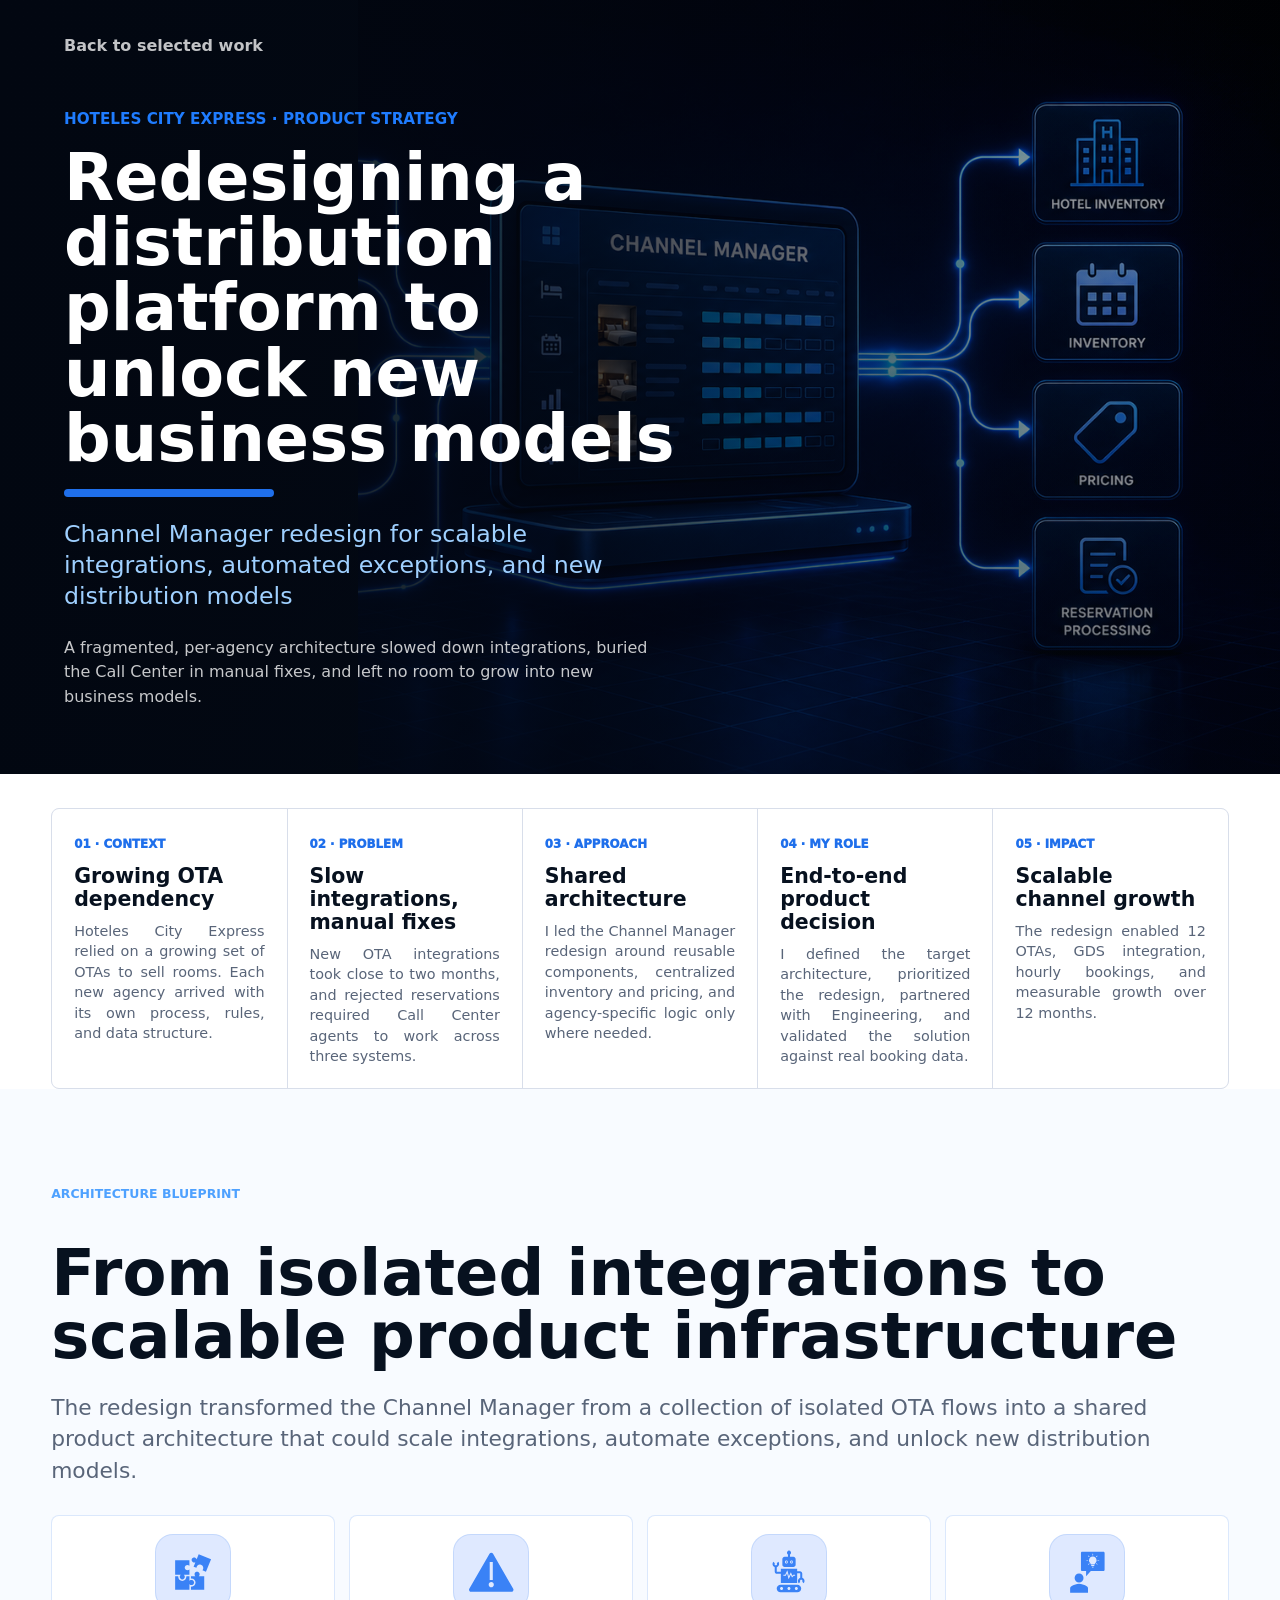
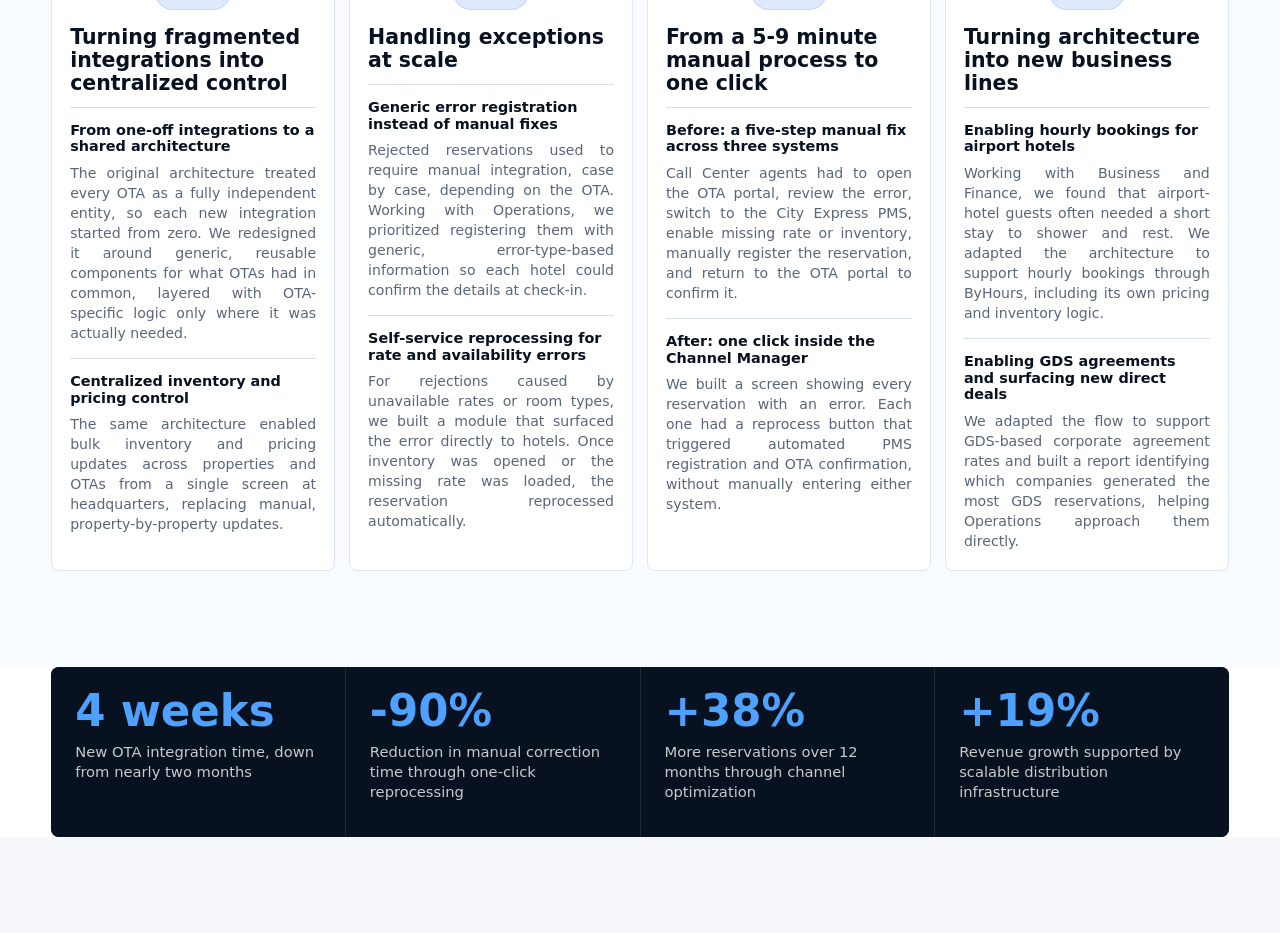
==== commit e72f7831: "Update service design portfolio cases" ====
--- a/project-booking-flow.html
+++ b/project-booking-flow.html
@@ -3,7 +3,11 @@
   <head>
     <meta charset="UTF-8" />
     <meta name="viewport" content="width=device-width, initial-scale=1.0" />
-    <title>Booking Flow Optimization | Rodrigo Juarez</title>
+    <title>Channel Manager Redesign | Rodrigo Juarez</title>
+    <meta
+      name="description"
+      content="How Hoteles City Express's Channel Manager architecture was redesigned to cut integration time, automate error handling, and unlock new distribution channels."
+    />
     <link rel="icon" href="assets/favicon.svg" type="image/svg+xml" />
     <link rel="stylesheet" href="styles.css" />
   </head>
@@ -13,178 +17,184 @@
 
       <section class="booking-hero">
         <div class="booking-hero-copy">
-          <p class="project-label">UX Research Case Study</p>
-          <h1>Optimizing booking flow through behavior analysis</h1>
+          <p class="project-label">Hoteles City Express · Product Strategy</p>
+          <h1>Redesigning a distribution platform to unlock new business models</h1>
           <span class="title-rule" aria-hidden="true"></span>
           <p class="booking-hero-subtitle">
-            Behavioral analysis and conversion optimization for a centralized hotel reservation platform
-          </p>
-          <p>
-            We analyzed booking behaviors and reservation flows to optimize booking processing and connect experience
-            improvements to measurable business growth.
+            Channel Manager redesign for scalable integrations, automated exceptions, and new distribution models
+          </p>
+          <p>
+            A fragmented, per-agency architecture slowed down integrations, buried the Call Center in manual fixes, and
+            left no room to grow into new business models.
           </p>
         </div>
 
         <div class="booking-hero-visual" aria-hidden="true">
-          <img src="assets/booking-flow-hero.png" alt="" />
-        </div>
-      </section>
-
-      <section class="case-layout booking-layout" aria-label="Booking flow case study details">
-        <div class="case-narrative">
-          <article class="case-row">
-            <span class="case-row-number">01</span>
-            <div>
-              <h2>Context</h2>
-              <p>
-                Large hotel chains depend on multiple sales channels, and online travel agencies are among the most
-                critical in the digital ecosystem. Each agency operates with its own rules, data structures, and
-                booking flows, making operations more complex with every new integration.
-              </p>
-            </div>
-          </article>
-
-          <article class="case-row">
-            <span class="case-row-number">02</span>
-            <div>
-              <h2>Problem</h2>
-              <p>
-                The centralized platform was handling agency flows as isolated processes, without clear automation
-                rules or a deep understanding of real usage and processing patterns. This created high operational
-                costs, frequent reservation errors, and lost bookings that directly affected revenue.
-              </p>
-            </div>
-          </article>
-
-          <article class="case-row">
-            <span class="case-row-number">03</span>
-            <div>
-              <h2>Research approach</h2>
-              <p>
-                I led a historical analysis of reservation behavior with operational teams, reviewed automated booking
-                flows, and partnered with development teams to identify recurring patterns, inefficiencies, and
-                opportunities for optimization.
-              </p>
-            </div>
-          </article>
-
-          <article class="case-row">
-            <span class="case-row-number">04</span>
-            <div>
-              <h2>My role</h2>
-              <p>
-                I led reservation behavior analysis, conducted automated flow evaluations, reviewed operational
-                workflows, collaborated with development teams during implementation, and defined optimization
-                opportunities.
-              </p>
-            </div>
-          </article>
-
-          <article class="case-row">
-            <span class="case-row-number">05</span>
-            <div>
-              <h2>Impact</h2>
-              <p>
-                Our insights informed standardized workflows grounded in actual user and processing patterns. This
-                increased the number of reservations processed correctly and simplified the integration of new online
-                travel agencies.
-              </p>
-            </div>
-          </article>
-        </div>
-
-        <aside class="case-evidence booking-evidence">
-          <section class="evidence-card booking-findings-card">
-            <h2>Key findings</h2>
-            <div class="booking-finding-grid">
-              <article>
-                <img class="dependency-icon" src="assets/icon-booking-behavior.svg" alt="" />
-                <h3>Behavior varies by flow structure</h3>
-                <p>
-                  Reservation behavior varied significantly depending on flow structure and operational dependencies.
-                </p>
-              </article>
-              <article>
-                <img class="dependency-icon" src="assets/icon-automated-friction.svg" alt="" />
-                <h3>Automation introduced friction</h3>
-                <p>Automated flows introduced friction during critical booking decision-making moments.</p>
-              </article>
-              <article>
-                <img class="dependency-icon" src="assets/icon-process-misalignment.svg" alt="" />
-                <h3>Process and logic were misaligned</h3>
-                <p>
-                  Misalignment between operational processes and booking logic affected efficiency and user
-                  progression.
-                </p>
-              </article>
-            </div>
-          </section>
-
-          <section class="evidence-card booking-insights-card">
-            <h2>Key insight themes</h2>
-            <div class="insight-list">
-              <article>
-                <span class="insight-icon" aria-hidden="true">
-                  <img src="assets/insight-decision-overload.svg" alt="" />
-                </span>
-                <div>
-                  <h3>Decision overload</h3>
-                  <p>Users struggled when comparison criteria and booking options were not clear enough.</p>
-                </div>
-              </article>
-              <article>
-                <span class="insight-icon" aria-hidden="true">
-                  <img src="assets/insight-trust-clarity.svg" alt="" />
-                </span>
-                <div>
-                  <h3>Trust and clarity gaps</h3>
-                  <p>Uncertainty around rates, policies, and next steps slowed reservation completion.</p>
-                </div>
-              </article>
-              <article>
-                <span class="insight-icon" aria-hidden="true">
-                  <img src="assets/insight-checkout-friction.svg" alt="" />
-                </span>
-                <div>
-                  <h3>Checkout friction</h3>
-                  <p>Form and payment steps introduced avoidable hesitation near conversion.</p>
-                </div>
-              </article>
-            </div>
-          </section>
-
-          <section class="strategic-impact-card booking-impact-card">
-            <h2>Conversion impact</h2>
-            <div class="booking-metric-grid">
-              <article>
-                <span class="impact-symbol">
-                  <img src="assets/icon-reservations-growth.svg" alt="" />
-                </span>
-                <strong>+38%</strong>
-                <h3>Reservations</h3>
-                <p>Increase in reservations within 12 months through booking-flow optimization.</p>
-              </article>
-              <article>
-                <span class="impact-symbol">
-                  <img src="assets/icon-revenue-growth.svg" alt="" />
-                </span>
-                <strong>+19%</strong>
-                <h3>Revenue growth</h3>
-                <p>Annual revenue growth supported by improved platform performance.</p>
-              </article>
-              <article>
-                <span class="impact-symbol">
-                  <img src="assets/icon-booking-workflow.svg" alt="" />
-                </span>
-                <strong>Flow</strong>
-                <h3>Standardized processing</h3>
-                <p>
-                  Insights connected behavioral evidence to workflow optimization and easier agency integration.
-                </p>
-              </article>
-            </div>
-          </section>
-        </aside>
+          <img src="assets/booking-flow-channel-manager-hero.png" alt="" />
+        </div>
+      </section>
+
+      <section class="booking-summary-strip" aria-label="Booking flow executive summary">
+        <article>
+          <span>01 · Context</span>
+          <h2>Growing OTA dependency</h2>
+          <p>
+            Hoteles City Express relied on a growing set of OTAs to sell rooms. Each new agency arrived with its own
+            process, rules, and data structure.
+          </p>
+        </article>
+        <article>
+          <span>02 · Problem</span>
+          <h2>Slow integrations, manual fixes</h2>
+          <p>
+            New OTA integrations took close to two months, and rejected reservations required Call Center agents to
+            work across three systems.
+          </p>
+        </article>
+        <article>
+          <span>03 · Approach</span>
+          <h2>Shared architecture</h2>
+          <p>
+            I led the Channel Manager redesign around reusable components, centralized inventory and pricing, and
+            agency-specific logic only where needed.
+          </p>
+        </article>
+        <article>
+          <span>04 · My role</span>
+          <h2>End-to-end product decision</h2>
+          <p>
+            I defined the target architecture, prioritized the redesign, partnered with Engineering, and validated the
+            solution against real booking data.
+          </p>
+        </article>
+        <article>
+          <span>05 · Impact</span>
+          <h2>Scalable channel growth</h2>
+          <p>
+            The redesign enabled 12 OTAs, GDS integration, hourly bookings, and measurable growth over 12 months.
+          </p>
+        </article>
+      </section>
+
+      <section class="booking-full-blueprint" aria-label="Architecture blueprint">
+        <div class="booking-full-blueprint-header">
+          <p class="section-kicker">Architecture blueprint</p>
+          <h2>From isolated integrations to scalable product infrastructure</h2>
+          <p>
+            The redesign transformed the Channel Manager from a collection of isolated OTA flows into a shared product
+            architecture that could scale integrations, automate exceptions, and unlock new distribution models.
+          </p>
+        </div>
+
+        <div class="booking-full-blueprint-grid">
+          <article class="booking-full-blueprint-card">
+            <span class="booking-blueprint-icon-slot" aria-hidden="true">
+              <img src="assets/fragmented.svg" alt="" />
+            </span>
+            <h3>Turning fragmented integrations into centralized control</h3>
+            <section>
+              <h4>From one-off integrations to a shared architecture</h4>
+              <p>
+                The original architecture treated every OTA as a fully independent entity, so each new integration
+                started from zero. We redesigned it around generic, reusable components for what OTAs had in common,
+                layered with OTA-specific logic only where it was actually needed.
+              </p>
+            </section>
+            <section>
+              <h4>Centralized inventory and pricing control</h4>
+              <p>
+                The same architecture enabled bulk inventory and pricing updates across properties and OTAs from a
+                single screen at headquarters, replacing manual, property-by-property updates.
+              </p>
+            </section>
+          </article>
+
+          <article class="booking-full-blueprint-card">
+            <span class="booking-blueprint-icon-slot" aria-hidden="true">
+              <img src="assets/alert.svg" alt="" />
+            </span>
+            <h3>Handling exceptions at scale</h3>
+            <section>
+              <h4>Generic error registration instead of manual fixes</h4>
+              <p>
+                Rejected reservations used to require manual integration, case by case, depending on the OTA. Working
+                with Operations, we prioritized registering them with generic, error-type-based information so each
+                hotel could confirm the details at check-in.
+              </p>
+            </section>
+            <section>
+              <h4>Self-service reprocessing for rate and availability errors</h4>
+              <p>
+                For rejections caused by unavailable rates or room types, we built a module that surfaced the error
+                directly to hotels. Once inventory was opened or the missing rate was loaded, the reservation
+                reprocessed automatically.
+              </p>
+            </section>
+          </article>
+
+          <article class="booking-full-blueprint-card">
+            <span class="booking-blueprint-icon-slot" aria-hidden="true">
+              <img src="assets/robot.svg" alt="" />
+            </span>
+            <h3>From a 5-9 minute manual process to one click</h3>
+            <section>
+              <h4>Before: a five-step manual fix across three systems</h4>
+              <p>
+                Call Center agents had to open the OTA portal, review the error, switch to the City Express PMS,
+                enable missing rate or inventory, manually register the reservation, and return to the OTA portal to
+                confirm it.
+              </p>
+            </section>
+            <section>
+              <h4>After: one click inside the Channel Manager</h4>
+              <p>
+                We built a screen showing every reservation with an error. Each one had a reprocess button that
+                triggered automated PMS registration and OTA confirmation, without manually entering either system.
+              </p>
+            </section>
+          </article>
+
+          <article class="booking-full-blueprint-card">
+            <span class="booking-blueprint-icon-slot" aria-hidden="true">
+              <img src="assets/business.svg" alt="" />
+            </span>
+            <h3>Turning architecture into new business lines</h3>
+            <section>
+              <h4>Enabling hourly bookings for airport hotels</h4>
+              <p>
+                Working with Business and Finance, we found that airport-hotel guests often needed a short stay to
+                shower and rest. We adapted the architecture to support hourly bookings through ByHours, including its
+                own pricing and inventory logic.
+              </p>
+            </section>
+            <section>
+              <h4>Enabling GDS agreements and surfacing new direct deals</h4>
+              <p>
+                We adapted the flow to support GDS-based corporate agreement rates and built a report identifying which
+                companies generated the most GDS reservations, helping Operations approach them directly.
+              </p>
+            </section>
+          </article>
+        </div>
+      </section>
+
+      <section class="booking-impact-band" aria-label="Conversion impact">
+        <article>
+          <strong>4 weeks</strong>
+          <span>New OTA integration time, down from nearly two months</span>
+        </article>
+        <article>
+          <strong>-90%</strong>
+          <span>Reduction in manual correction time through one-click reprocessing</span>
+        </article>
+        <article>
+          <strong>+38%</strong>
+          <span>More reservations over 12 months through channel optimization</span>
+        </article>
+        <article>
+          <strong>+19%</strong>
+          <span>Revenue growth supported by scalable distribution infrastructure</span>
+        </article>
       </section>
     </main>
   </body>
--- a/styles.css
+++ b/styles.css
@@ -10,8 +10,9 @@
     --white: #ffffff;
     --cloudless: #dbe7ff;
     --shadow: 0 22px 60px rgba(8, 11, 18, 0.16);
-    --page-gutter: clamp(20px, 5vw, 64px);
-    --content-max: 1120px;
+    --page-gutter: clamp(20px, 4vw, 56px);
+    --content-max: 1840px;
+    --reading-max: 1180px;
     --section-y: 96px;
 }
 
@@ -94,10 +95,6 @@
     color: var(--white);
 }
 
-.language-link {
-    border: 1px solid rgba(255, 255, 255, 0.24);
-}
-
 .hero {
     position: relative;
     display: grid;
@@ -270,8 +267,8 @@
 
 .about-section {
     display: grid;
-    grid-template-columns: minmax(280px, 0.72fr) minmax(0, 1fr);
-    gap: clamp(36px, 7vw, 92px);
+    grid-template-columns: minmax(180px, 280px) minmax(0, 1fr);
+    gap: clamp(28px, 5vw, 64px);
     align-items: start;
 }
 
@@ -279,7 +276,8 @@
     position: sticky;
     top: 112px;
     display: grid;
-    min-height: 560px;
+    width: min(100%, 280px);
+    min-height: 280px;
     place-items: center;
     overflow: hidden;
     border: 1px solid var(--line);
@@ -294,7 +292,7 @@
     display: block;
     width: 100%;
     height: 100%;
-    min-height: 560px;
+    min-height: 280px;
     object-fit: cover;
     object-position: center 35%;
 }
@@ -315,22 +313,47 @@
 }
 
 .about-copy p {
+    max-width: var(--reading-max);
     margin: 0;
 }
 
 .credentials-section {
-    display: grid;
+    position: relative;
+    display: grid;
+    width: 100%;
+    max-width: none;
     gap: 42px;
+    margin: 0;
+    padding: var(--section-y) var(--page-gutter);
+    overflow: hidden;
     background:
-        radial-gradient(circle at 100% 0%, rgba(78, 161, 255, 0.12), transparent 28%),
-        #f6f9fd;
+        radial-gradient(circle at right top, rgba(78, 161, 255, 0.13) 0 260px, transparent 262px),
+        linear-gradient(180deg, #ffffff 0%, var(--paper) 100%);
+}
+
+.credentials-section::before,
+.portfolio-close-section::before {
+    content: "";
+    position: absolute;
+    top: 26px;
+    right: clamp(24px, 7vw, 120px);
+    width: 360px;
+    height: 108px;
+    opacity: 0.32;
+    background-image: radial-gradient(circle, #1f6feb 0 5px, transparent 6px);
+    background-size: 34px 34px;
+    pointer-events: none;
 }
 
 .credentials-header {
-    display: grid;
-    grid-template-columns: minmax(0, 0.95fr) minmax(300px, 0.8fr);
-    gap: clamp(28px, 6vw, 78px);
-    align-items: end;
+    position: relative;
+    z-index: 1;
+    display: grid;
+    width: min(var(--content-max), 100%);
+    gap: 24px;
+    margin-right: auto;
+    margin-left: auto;
+    align-items: start;
 }
 
 .credentials-header h2 {
@@ -339,16 +362,22 @@
 }
 
 .credentials-header p:last-child {
+    max-width: var(--reading-max);
     margin: 0;
     color: var(--muted);
-    font-size: clamp(1rem, 1.45vw, 1.18rem);
-    line-height: 1.58;
+    font-size: clamp(1.08rem, 1.7vw, 1.38rem);
+    line-height: 1.46;
 }
 
 .credentials-board {
-    display: grid;
+    position: relative;
+    z-index: 1;
+    display: grid;
+    width: min(var(--content-max), 100%);
     grid-template-columns: minmax(280px, 0.78fr) minmax(0, 1.22fr);
     gap: 22px;
+    margin-right: auto;
+    margin-left: auto;
 }
 
 .credential-panel {
@@ -508,7 +537,7 @@
 }
 
 .overview-header {
-    max-width: 850px;
+    max-width: none;
 }
 
 .overview-header .section-kicker {
@@ -538,12 +567,12 @@
     margin-top: 62px;
     margin-bottom: 54px;
     color: var(--ink);
-    font-size: clamp(1.18rem, 2vw, 1.62rem);
-    line-height: 1.35;
+    font-size: clamp(1.08rem, 1.7vw, 1.38rem);
+    line-height: 1.46;
 }
 
 .overview-copy p {
-    max-width: 1000px;
+    max-width: var(--reading-max);
     margin: 0;
 }
 
@@ -645,7 +674,7 @@
 
 .case-list {
     display: grid;
-    grid-template-columns: repeat(3, minmax(0, 1fr));
+    grid-template-columns: repeat(4, minmax(0, 1fr));
     gap: 22px;
 }
 
@@ -1421,6 +1450,115 @@
     hyphens: auto;
 }
 
+.approach-stack {
+    display: grid;
+    gap: 18px;
+}
+
+.approach-stack>section {
+    display: grid;
+    gap: 8px;
+}
+
+.approach-stack h3 {
+    margin: 0;
+    color: var(--ink);
+    font-size: clamp(1rem, 1.35vw, 1.15rem);
+    line-height: 1.18;
+}
+
+.approach-stack p {
+    margin: 0;
+}
+
+.workstream-list {
+    display: grid;
+    gap: 12px;
+}
+
+.workstream-list article {
+    display: grid;
+    grid-template-columns: 36px minmax(0, 1fr);
+    gap: 14px;
+    padding: 14px 0;
+    border-top: 1px solid var(--line);
+}
+
+.workstream-list article:last-child {
+    border-bottom: 1px solid var(--line);
+}
+
+.workstream-list span {
+    display: grid;
+    width: 32px;
+    height: 32px;
+    place-items: center;
+    border-radius: 999px;
+    background: #edf4ff;
+    color: var(--teal);
+    font-size: 0.72rem;
+    font-weight: 950;
+}
+
+.role-stack {
+    display: grid;
+    gap: 16px;
+}
+
+.role-stack>p {
+    margin-top: 0;
+}
+
+.role-list {
+    display: grid;
+    gap: 0;
+}
+
+.role-list article {
+    padding: 14px 0;
+    border-top: 1px solid var(--line);
+}
+
+.role-list article:last-child {
+    border-bottom: 1px solid var(--line);
+}
+
+.role-list h3 {
+    margin: 0;
+    color: var(--ink);
+    font-size: clamp(1rem, 1.3vw, 1.12rem);
+    line-height: 1.16;
+}
+
+.role-list p {
+    margin: 7px 0 0;
+}
+
+.impact-stack {
+    display: grid;
+    gap: 16px;
+}
+
+.impact-stack>h3 {
+    margin: 0;
+    color: var(--ink);
+    font-size: clamp(1rem, 1.35vw, 1.15rem);
+    line-height: 1.18;
+}
+
+.impact-stack>p {
+    margin-top: 0;
+}
+
+.case-note {
+    padding: 12px 14px;
+    border-left: 3px solid rgba(31, 111, 235, 0.5);
+    background: #f7faff;
+    color: var(--muted);
+    font-size: 0.9rem;
+    line-height: 1.42;
+}
+
 .case-evidence {
     display: flex;
     min-height: 100%;
@@ -1671,13 +1809,11 @@
 .scaling-hero {
     position: relative;
     display: grid;
-    min-height: 520px;
+    min-height: 280px;
     overflow: hidden;
-    padding: 108px clamp(20px, 5vw, 64px) 64px;
+    padding: 56px clamp(20px, 5vw, 64px) 34px;
     color: #ffffff;
-    background:
-        radial-gradient(circle at 76% 48%, rgba(31, 111, 235, 0.3), transparent 28%),
-        linear-gradient(135deg, #020711 0%, #06101d 48%, #081d35 100%);
+    background: #030914;
 }
 
 .scaling-hero::after {
@@ -1686,15 +1822,15 @@
     inset: 0;
     z-index: 1;
     background:
-        linear-gradient(90deg, rgba(2, 7, 17, 0.96) 0%, rgba(2, 7, 17, 0.72) 36%, rgba(2, 7, 17, 0.12) 100%),
-        linear-gradient(180deg, rgba(2, 7, 17, 0.05), rgba(2, 7, 17, 0.28));
+        linear-gradient(90deg, rgba(3, 9, 20, 0.82) 0%, rgba(3, 9, 20, 0.6) 42%, rgba(3, 9, 20, 0.14) 100%),
+        linear-gradient(180deg, rgba(3, 9, 20, 0.04), rgba(3, 9, 20, 0.24));
     pointer-events: none;
 }
 
 .scaling-hero-copy {
     position: relative;
     z-index: 3;
-    max-width: 590px;
+    max-width: 720px;
 }
 
 .scaling-hero .project-label {
@@ -1703,17 +1839,17 @@
 }
 
 .scaling-hero h1 {
-    max-width: 560px;
-    margin: 0;
-    font-size: clamp(3.1rem, 5.3vw, 5.45rem);
-    line-height: 0.98;
+    max-width: 720px;
+    margin: 0;
+    font-size: clamp(2.55rem, 4.05vw, 4.3rem);
+    line-height: 1;
 }
 
 .scaling-hero-subtitle {
-    max-width: 560px;
-    margin: 22px 0 0;
+    max-width: 650px;
+    margin: 18px 0 0;
     color: #9fd0ff;
-    font-size: clamp(1.12rem, 2vw, 1.55rem);
+    font-size: clamp(1rem, 1.55vw, 1.26rem);
     line-height: 1.28;
 }
 
@@ -1727,9 +1863,9 @@
 
 .operations-visual {
     position: absolute;
-    inset: 0 0 0 auto;
+    inset: 0;
     z-index: 0;
-    width: min(70vw, 1120px);
+    width: 100%;
     overflow: hidden;
 }
 
@@ -1743,10 +1879,597 @@
     filter: saturate(1.05) contrast(1.04);
 }
 
+.scaling-challenge-section {
+    padding: 58px clamp(20px, 5vw, 64px) 18px;
+    background: #ffffff;
+}
+
+.scaling-section-kicker {
+    display: flex;
+    align-items: baseline;
+    gap: 16px;
+    margin-bottom: 22px;
+    color: var(--teal);
+    text-transform: uppercase;
+}
+
+.scaling-section-kicker span {
+    font-size: clamp(1.75rem, 3vw, 2.35rem);
+    font-weight: 900;
+    line-height: 1;
+}
+
+.scaling-section-kicker p {
+    margin: 0;
+    font-size: 0.94rem;
+    font-weight: 900;
+    letter-spacing: 0.02em;
+}
+
+.scaling-challenge-section>h2 {
+    max-width: 980px;
+    margin: 0;
+    color: var(--ink);
+    font-size: clamp(1.7rem, 3vw, 2.45rem);
+    line-height: 1.08;
+}
+
+.format-comparison {
+    display: grid;
+    width: min(1180px, 100%);
+    grid-template-columns: minmax(300px, 420px) minmax(170px, 230px) minmax(300px, 420px);
+    gap: clamp(18px, 2.8vw, 36px);
+    align-items: center;
+    justify-content: center;
+    margin: 26px auto 0;
+}
+
+.format-card {
+    display: grid;
+    grid-template-columns: 58px minmax(0, 1fr);
+    gap: 16px;
+    min-height: 148px;
+    align-items: center;
+    padding: clamp(16px, 1.8vw, 22px);
+    border: 1px solid var(--line);
+    border-radius: 12px;
+    background: linear-gradient(180deg, #ffffff 0%, #fbfdff 100%);
+}
+
+.format-card h3 {
+    max-width: 300px;
+    margin: 0 0 12px;
+    color: var(--teal);
+    font-size: clamp(0.98rem, 1.25vw, 1.12rem);
+    font-weight: 900;
+    line-height: 1.22;
+    text-transform: uppercase;
+}
+
+.format-card ul {
+    display: grid;
+    gap: 7px;
+    margin: 0;
+    padding: 0;
+    color: var(--ink);
+    font-size: clamp(0.88rem, 1vw, 0.96rem);
+    line-height: 1.35;
+    list-style: none;
+}
+
+.format-card-icon,
+.challenge-question-icon {
+    display: grid;
+    place-items: center;
+    color: var(--teal);
+}
+
+.format-card-icon svg,
+.challenge-question-icon svg {
+    width: 48px;
+    height: 48px;
+    overflow: visible;
+}
+
+.format-card-icon path,
+.challenge-question-icon path,
+.challenge-question-icon circle {
+    fill: none;
+    stroke: currentColor;
+    stroke-width: 3;
+    stroke-linecap: round;
+    stroke-linejoin: round;
+}
+
+.format-card-bodega {
+    border-color: rgba(11, 121, 68, 0.2);
+}
+
+.format-card-bodega h3,
+.format-card-bodega .format-card-icon {
+    color: #087a46;
+}
+
+.common-model-bridge {
+    display: grid;
+    grid-template-columns: 1fr auto 1fr;
+    gap: 14px;
+    align-items: center;
+    justify-items: center;
+}
+
+.common-model {
+    display: grid;
+    width: 126px;
+    height: 126px;
+    place-items: center;
+    padding: 12px;
+    border-radius: 999px;
+    background: radial-gradient(circle, #ffffff 0%, #eef5ff 72%, rgba(238, 245, 255, 0) 73%);
+    text-align: center;
+}
+
+.common-model img {
+    width: 60px;
+    height: 60px;
+    object-fit: contain;
+}
+
+.common-model p {
+    margin: 0;
+    color: var(--teal);
+    font-size: 0.78rem;
+    font-weight: 900;
+    line-height: 1.15;
+    text-transform: uppercase;
+}
+
+.bridge-line {
+    position: relative;
+    width: 100%;
+    min-width: 54px;
+    height: 2px;
+    border-top: 2px dashed currentColor;
+}
+
+.bridge-line::before,
+.bridge-line::after {
+    content: "";
+    position: absolute;
+    top: -5px;
+    width: 10px;
+    height: 10px;
+    border-top: 2px solid currentColor;
+    border-left: 2px solid currentColor;
+}
+
+.bridge-line-left {
+    color: var(--teal);
+}
+
+.bridge-line-left::before {
+    left: 0;
+    transform: rotate(-45deg);
+}
+
+.bridge-line-left::after {
+    display: none;
+}
+
+.bridge-line-right {
+    color: #087a46;
+}
+
+.bridge-line-right::before {
+    display: none;
+}
+
+.bridge-line-right::after {
+    right: 0;
+    transform: rotate(135deg);
+}
+
+.challenge-question-card {
+    display: grid;
+    grid-template-columns: 72px minmax(0, 1fr);
+    gap: 22px;
+    align-items: center;
+    margin-top: 22px;
+    padding: clamp(18px, 2.2vw, 26px);
+    border: 1px solid rgba(31, 111, 235, 0.16);
+    border-radius: 12px;
+    background: linear-gradient(135deg, #f8fbff 0%, #ffffff 100%);
+}
+
+.challenge-question-icon {
+    width: 64px;
+    height: 64px;
+    border-radius: 999px;
+    background: #edf4ff;
+}
+
+.challenge-question-icon svg {
+    width: 42px;
+    height: 42px;
+}
+
+.challenge-question-card h3 {
+    margin: 0;
+    color: var(--ink);
+    font-size: clamp(1.02rem, 1.45vw, 1.28rem);
+    line-height: 1.24;
+}
+
+.challenge-question-card p {
+    max-width: 1120px;
+    margin: 8px 0 0;
+    color: var(--muted);
+    font-size: clamp(0.94rem, 1.1vw, 1.05rem);
+    line-height: 1.55;
+    text-align: justify;
+    text-align-last: auto;
+    hyphens: auto;
+}
+
+.scaling-approach-section {
+    padding: 34px clamp(20px, 5vw, 64px) 34px;
+    background: #ffffff;
+}
+
+.scaling-approach-section>h2 {
+    max-width: 920px;
+    margin: 0;
+    color: var(--ink);
+    font-size: clamp(1.35rem, 2.35vw, 2rem);
+    line-height: 1.15;
+}
+
+.approach-question-grid {
+    display: grid;
+    grid-template-columns: repeat(3, minmax(0, 1fr));
+    gap: clamp(18px, 3vw, 34px);
+    margin-top: 28px;
+}
+
+.approach-question-card {
+    display: grid;
+    grid-template-columns: 74px minmax(0, 1fr);
+    gap: 20px;
+    min-height: 232px;
+    padding: clamp(18px, 2vw, 26px);
+    border: 1px solid rgba(31, 111, 235, 0.16);
+    border-radius: 12px;
+    background: linear-gradient(180deg, #ffffff 0%, #fbfdff 100%);
+}
+
+.approach-question-card h3 {
+    margin: 0;
+    color: var(--teal);
+    font-size: clamp(1rem, 1.35vw, 1.22rem);
+    font-weight: 900;
+    line-height: 1.16;
+    text-transform: uppercase;
+}
+
+.approach-question-card h4 {
+    margin: 12px 0 0;
+    color: var(--ink);
+    font-size: clamp(1.02rem, 1.3vw, 1.18rem);
+    line-height: 1.22;
+}
+
+.approach-question-card p {
+    margin: 14px 0 0;
+    color: var(--muted);
+    font-size: clamp(0.92rem, 1.08vw, 1rem);
+    line-height: 1.52;
+}
+
+.approach-question-icon {
+    display: grid;
+    width: 64px;
+    height: 64px;
+    place-items: center;
+    border: 1px solid rgba(31, 111, 235, 0.18);
+    border-radius: 999px;
+    background: #edf4ff;
+    color: var(--teal);
+}
+
+.approach-question-icon svg {
+    width: 42px;
+    height: 42px;
+    overflow: visible;
+}
+
+.approach-question-icon path,
+.approach-question-icon circle,
+.approach-role-icon path,
+.approach-role-icon circle {
+    fill: none;
+    stroke: currentColor;
+    stroke-width: 3;
+    stroke-linecap: round;
+    stroke-linejoin: round;
+}
+
+.approach-question-technology {
+    border-color: rgba(8, 122, 70, 0.18);
+}
+
+.approach-question-technology h3,
+.approach-question-technology .approach-question-icon {
+    color: #087a46;
+}
+
+.approach-question-technology .approach-question-icon {
+    border-color: rgba(8, 122, 70, 0.18);
+    background: rgba(8, 122, 70, 0.08);
+}
+
+.approach-question-economics {
+    border-color: rgba(246, 84, 32, 0.2);
+}
+
+.approach-question-economics h3,
+.approach-question-economics .approach-question-icon {
+    color: #f05423;
+}
+
+.approach-question-economics .approach-question-icon {
+    border-color: rgba(246, 84, 32, 0.22);
+    background: rgba(246, 84, 32, 0.08);
+}
+
+.approach-role-note {
+    display: grid;
+    grid-template-columns: 72px minmax(0, 1fr);
+    gap: 22px;
+    align-items: center;
+    margin-top: 24px;
+    padding: clamp(18px, 2.2vw, 26px);
+    border: 1px solid rgba(31, 111, 235, 0.16);
+    border-radius: 12px;
+    background: linear-gradient(135deg, #f8fbff 0%, #ffffff 100%);
+}
+
+.approach-role-icon {
+    display: grid;
+    width: 64px;
+    height: 64px;
+    place-items: center;
+    border-radius: 999px;
+    background: #edf4ff;
+    color: var(--teal);
+}
+
+.approach-role-icon svg {
+    width: 42px;
+    height: 42px;
+}
+
+.approach-role-note p {
+    margin: 0;
+    color: var(--muted);
+    font-size: clamp(0.96rem, 1.14vw, 1.08rem);
+    line-height: 1.5;
+}
+
+.scaling-learnings-section {
+    padding: 34px clamp(20px, 5vw, 64px) 42px;
+    background: #ffffff;
+}
+
+.learning-grid {
+    display: grid;
+    grid-template-columns: repeat(3, minmax(0, 1fr));
+    gap: clamp(18px, 2.7vw, 30px);
+    margin-top: 20px;
+}
+
+.learning-card {
+    display: grid;
+    align-content: start;
+    min-height: 520px;
+    padding: clamp(18px, 2.2vw, 28px);
+    border-right: 1px solid var(--line);
+}
+
+.learning-card:last-child {
+    border-right: 0;
+}
+
+.learning-label {
+    margin: 0 0 12px;
+    color: var(--teal);
+    font-size: 0.9rem;
+    font-weight: 900;
+    letter-spacing: 0.03em;
+    line-height: 1;
+    text-transform: uppercase;
+}
+
+.learning-technology .learning-label {
+    color: #087a46;
+}
+
+.learning-economics .learning-label {
+    color: #f05423;
+}
+
+.learning-card h2 {
+    margin: 0;
+    color: var(--ink);
+    font-size: clamp(1.2rem, 1.85vw, 1.75rem);
+    line-height: 1.12;
+}
+
+.learning-card>p:not(.learning-label),
+.learning-note {
+    margin: 14px 0 0;
+    color: var(--muted);
+    font-size: clamp(0.92rem, 1.08vw, 1rem);
+    line-height: 1.52;
+}
+
+.learning-visual-image {
+    display: block;
+    width: 100%;
+    max-width: 100%;
+    height: auto;
+    margin-top: 26px;
+    object-fit: contain;
+}
+
+.learning-economics h3 {
+    margin: 0;
+    color: var(--ink);
+    font-size: clamp(1.05rem, 1.4vw, 1.28rem);
+    line-height: 1.2;
+    text-align: center;
+}
+
+.scaling-change-section {
+    position: relative;
+    margin: 18px clamp(20px, 5vw, 64px) 78px;
+    padding: 58px clamp(20px, 3vw, 42px) 22px;
+    border: 2px solid rgba(31, 111, 235, 0.62);
+    border-radius: 16px;
+    background: linear-gradient(135deg, #ffffff 0%, #f7fbff 100%);
+}
+
+.change-section-label {
+    position: absolute;
+    top: -2px;
+    left: 50%;
+    display: inline-flex;
+    min-width: min(520px, 72%);
+    justify-content: center;
+    gap: 14px;
+    padding: 11px 28px 13px;
+    border-radius: 0 0 16px 16px;
+    background: linear-gradient(135deg, #1247b8 0%, #1f6feb 100%);
+    color: #ffffff;
+    transform: translateX(-50%);
+}
+
+.change-section-label span,
+.change-section-label p {
+    margin: 0;
+    font-size: clamp(0.88rem, 1.3vw, 1.06rem);
+    font-weight: 950;
+    line-height: 1;
+    text-transform: uppercase;
+}
+
+.change-output-flow {
+    display: grid;
+    grid-template-columns: minmax(0, 1fr) auto minmax(0, 1fr) auto minmax(0, 1fr);
+    gap: clamp(16px, 2.6vw, 34px);
+    align-items: center;
+}
+
+.change-output {
+    display: grid;
+    grid-template-columns: 88px minmax(0, 1fr);
+    gap: 20px;
+    align-items: center;
+}
+
+.change-output-icon {
+    display: grid;
+    width: 78px;
+    height: 78px;
+    place-items: center;
+    border-radius: 999px;
+    background: linear-gradient(135deg, #1247b8 0%, #1f6feb 100%);
+    color: #ffffff;
+}
+
+.change-output-icon svg {
+    width: 42px;
+    height: 42px;
+}
+
+.change-output-icon path,
+.change-output-icon circle {
+    fill: none;
+    stroke: currentColor;
+    stroke-width: 3;
+    stroke-linecap: round;
+    stroke-linejoin: round;
+}
+
+.change-output h2 {
+    margin: 0;
+    color: var(--teal);
+    font-size: clamp(0.95rem, 1.4vw, 1.2rem);
+    font-weight: 950;
+    line-height: 1.16;
+    text-transform: uppercase;
+}
+
+.change-output p {
+    margin: 8px 0 0;
+    color: var(--ink);
+    font-size: clamp(0.92rem, 1.18vw, 1.06rem);
+    line-height: 1.38;
+}
+
+.change-output-capability .change-output-icon {
+    background: linear-gradient(135deg, #087a46 0%, #159457 100%);
+}
+
+.change-output-capability h2 {
+    color: #087a46;
+}
+
+.change-output-cost .change-output-icon {
+    background: linear-gradient(135deg, #f05423 0%, #ff7a45 100%);
+}
+
+.change-output-cost h2 {
+    color: #f05423;
+}
+
+.change-flow-arrow {
+    color: #9aa8bb;
+    font-size: clamp(1.8rem, 3vw, 2.5rem);
+    font-weight: 900;
+    line-height: 1;
+}
+
+.change-summary {
+    margin: 34px 0 0;
+    padding: 18px clamp(18px, 3vw, 30px);
+    border-radius: 10px;
+    background: linear-gradient(135deg, #0c2c83 0%, #1145b2 100%);
+    color: #ffffff;
+    font-size: clamp(1rem, 1.45vw, 1.24rem);
+    font-weight: 900;
+    line-height: 1.35;
+    text-align: center;
+}
+
+.change-summary::before {
+    content: "☆";
+    margin-right: 16px;
+    font-weight: 400;
+}
+
+.change-note {
+    margin: 18px 0 0;
+    color: #8a98ab;
+    font-size: clamp(0.88rem, 1.1vw, 1rem);
+    font-style: italic;
+    line-height: 1.45;
+    text-align: center;
+}
+
 .scaling-layout {
     grid-template-columns: minmax(360px, 0.68fr) minmax(560px, 1fr);
     gap: clamp(28px, 4vw, 52px);
-    padding-top: 34px;
+    padding-top: 40px;
 }
 
 .scaling-evidence {
@@ -1894,6 +2617,191 @@
      text-align: justify;
     text-align-last: auto;
     hyphens: auto;
+}
+
+.operational-findings {
+    display: grid;
+    gap: 14px;
+    margin-top: 16px;
+}
+
+.finding-group,
+.finding-summary {
+    padding: 16px;
+    border: 1px solid var(--line);
+    border-radius: 8px;
+    background: #fbfdff;
+}
+
+.finding-group h3,
+.finding-summary h3 {
+    margin: 0;
+    color: var(--ink);
+    font-size: 0.98rem;
+    line-height: 1.14;
+}
+
+.finding-group ul {
+    display: grid;
+    gap: 8px;
+    margin: 12px 0 0;
+    padding: 0;
+    list-style: none;
+}
+
+.finding-group li {
+    position: relative;
+    padding-left: 18px;
+    color: var(--muted);
+    font-size: 0.92rem;
+    line-height: 1.34;
+}
+
+.finding-group li::before {
+    content: "";
+    position: absolute;
+    top: 0.58em;
+    left: 0;
+    width: 7px;
+    height: 7px;
+    border-radius: 999px;
+    background: var(--teal);
+}
+
+.format-gap-grid {
+    display: grid;
+    grid-template-columns: repeat(2, minmax(0, 1fr));
+    gap: 14px;
+}
+
+.finding-summary {
+    border-color: rgba(31, 111, 235, 0.2);
+    background: #f7faff;
+}
+
+.finding-summary p {
+    margin: 10px 0 0;
+    color: var(--muted);
+    font-size: 0.95rem;
+    line-height: 1.42;
+    text-align: justify;
+    text-align-last: auto;
+    hyphens: auto;
+}
+
+.technology-table-wrap {
+    margin-top: 16px;
+    overflow-x: auto;
+    border: 1px solid var(--line);
+    border-radius: 8px;
+    background: #fbfdff;
+}
+
+.technology-table {
+    width: 100%;
+    min-width: 660px;
+    border-collapse: collapse;
+    color: var(--muted);
+    font-size: 0.86rem;
+    line-height: 1.28;
+}
+
+.technology-table th,
+.technology-table td {
+    padding: 12px;
+    border-bottom: 1px solid var(--line);
+    text-align: left;
+    vertical-align: top;
+}
+
+.technology-table tr:last-child th,
+.technology-table tr:last-child td {
+    border-bottom: 0;
+}
+
+.technology-table thead th {
+    color: var(--teal);
+    font-size: 0.72rem;
+    font-weight: 950;
+    text-transform: uppercase;
+}
+
+.technology-table tbody th {
+    color: var(--ink);
+    font-weight: 900;
+}
+
+.technology-table td:last-child {
+    color: var(--ink);
+    font-weight: 800;
+}
+
+.technology-comparison-note {
+    margin: 14px 0 0;
+    color: var(--muted);
+    font-size: 0.95rem;
+    line-height: 1.42;
+    text-align: justify;
+    text-align-last: auto;
+    hyphens: auto;
+}
+
+.cost-analysis-content {
+    display: grid;
+    gap: 18px;
+    margin-top: 16px;
+}
+
+.cost-analysis-content section {
+    display: grid;
+    gap: 10px;
+}
+
+.cost-analysis-content h3 {
+    margin: 0;
+    color: var(--ink);
+    font-size: clamp(1rem, 1.35vw, 1.15rem);
+    line-height: 1.18;
+}
+
+.cost-analysis-content p {
+    margin: 0;
+    color: var(--muted);
+    font-size: 0.95rem;
+    line-height: 1.42;
+    text-align: justify;
+    text-align-last: auto;
+    hyphens: auto;
+}
+
+.cost-option-grid {
+    display: grid;
+    grid-template-columns: repeat(2, minmax(0, 1fr));
+    gap: 14px;
+}
+
+.cost-option-grid article,
+.cost-decision-support {
+    padding: 16px;
+    border: 1px solid var(--line);
+    border-radius: 8px;
+    background: #fbfdff;
+}
+
+.cost-option-grid h4 {
+    margin: 0;
+    color: var(--ink);
+    font-size: 0.95rem;
+    line-height: 1.16;
+}
+
+.cost-option-grid p {
+    margin-top: 8px;
+}
+
+.cost-decision-support {
+    border-color: rgba(31, 111, 235, 0.2);
+    background: #f7faff;
 }
 
 .scaling-insight-list {
@@ -1997,6 +2905,59 @@
     hyphens: auto;
 }
 
+.standardization-path {
+    display: grid;
+    grid-template-columns: minmax(0, 1fr) auto minmax(0, 1fr) auto minmax(0, 1fr);
+    gap: 14px;
+    align-items: stretch;
+    margin-top: 20px;
+}
+
+.standardization-path article {
+    padding: 18px;
+    border: 1px solid rgba(31, 111, 235, 0.18);
+    border-radius: 8px;
+    background: rgba(255, 255, 255, 0.86);
+}
+
+.standardization-path h3 {
+    margin: 0;
+    color: #0d47a1;
+    font-size: 0.9rem;
+    font-weight: 950;
+    line-height: 1.14;
+    text-transform: uppercase;
+}
+
+.standardization-path p {
+    margin: 10px 0 0;
+    color: var(--muted);
+    font-size: 0.92rem;
+    line-height: 1.38;
+    text-align: justify;
+    text-align-last: auto;
+    hyphens: auto;
+}
+
+.standardization-arrow {
+    display: grid;
+    align-self: center;
+    color: var(--teal);
+    font-size: 1.6rem;
+    font-weight: 950;
+}
+
+.standardization-summary {
+    margin: 18px 0 0;
+    padding: 16px 18px;
+    border-radius: 8px;
+    background: #07111f;
+    color: rgba(255, 255, 255, 0.86);
+    font-size: 1rem;
+    font-weight: 800;
+    line-height: 1.38;
+}
+
 .booking-case-page {
     background: #ffffff;
 }
@@ -2073,6 +3034,276 @@
     object-position: center right;
     opacity: 0.94;
     filter: saturate(1.04) contrast(1.05);
+}
+
+.booking-summary-strip {
+    display: grid;
+    width: min(var(--content-max), calc(100% - (var(--page-gutter) * 2)));
+    grid-template-columns: repeat(5, minmax(0, 1fr));
+    gap: 1px;
+    margin: 34px auto 0;
+    overflow: hidden;
+    border: 1px solid #d8deea;
+    border-radius: 8px;
+    background: #d8deea;
+}
+
+.booking-summary-strip article {
+    min-height: 230px;
+    padding: 22px;
+    background: #ffffff;
+}
+
+.booking-summary-strip span {
+    color: var(--teal);
+    font-size: 0.74rem;
+    font-weight: 950;
+    text-transform: uppercase;
+}
+
+.booking-summary-strip h2 {
+    margin: 10px 0 0;
+    color: var(--forest);
+    font-size: clamp(1.05rem, 1.6vw, 1.28rem);
+    line-height: 1.12;
+}
+
+.booking-summary-strip p {
+    margin: 10px 0 0;
+    color: var(--muted);
+    font-size: 0.9rem;
+    line-height: 1.42;
+    text-align: justify;
+    text-align-last: auto;
+    hyphens: auto;
+}
+
+.booking-full-blueprint {
+    display: grid;
+    width: 100%;
+    max-width: none;
+    gap: 28px;
+    margin: 0;
+    padding: var(--section-y) var(--page-gutter);
+    background: #f8fbff;
+}
+
+.booking-full-blueprint-header,
+.booking-full-blueprint-grid {
+    width: min(var(--content-max), 100%);
+    margin-right: auto;
+    margin-left: auto;
+}
+
+.booking-full-blueprint-header {
+    display: grid;
+    gap: 24px;
+}
+
+.booking-full-blueprint-header h2 {
+    max-width: var(--reading-max);
+    margin: 0;
+    color: var(--forest);
+    font-size: clamp(2.2rem, 5vw, 4.6rem);
+    line-height: 0.98;
+}
+
+.booking-full-blueprint-header p:last-child {
+    max-width: var(--reading-max);
+    margin: 0;
+    color: var(--muted);
+    font-size: clamp(1.08rem, 1.7vw, 1.38rem);
+    line-height: 1.46;
+}
+
+.booking-full-blueprint-grid {
+    display: grid;
+    grid-template-columns: repeat(4, minmax(0, 1fr));
+    gap: 14px;
+}
+
+.booking-full-blueprint-card {
+    display: grid;
+    min-height: 500px;
+    align-content: start;
+    padding: 18px;
+    border: 1px solid rgba(31, 111, 235, 0.16);
+    border-radius: 8px;
+    background: #ffffff;
+}
+
+.booking-blueprint-icon-slot {
+    display: inline-flex;
+    width: 76px;
+    height: 76px;
+    align-items: center;
+    justify-content: center;
+    justify-self: center;
+    border: 1px solid rgba(31, 111, 235, 0.14);
+    border-radius: 18px;
+    background: #dfe9ff;
+}
+
+.booking-blueprint-icon-slot img {
+    width: 50px;
+    height: 50px;
+    object-fit: contain;
+}
+
+.booking-full-blueprint-card h3 {
+    margin: 16px 0 12px;
+    color: var(--forest);
+    font-size: clamp(1.05rem, 1.7vw, 1.28rem);
+    line-height: 1.12;
+}
+
+.booking-full-blueprint-card section {
+    padding-top: 14px;
+    border-top: 1px solid #d8deea;
+}
+
+.booking-full-blueprint-card section+section {
+    margin-top: 14px;
+}
+
+.booking-full-blueprint-card h4 {
+    margin: 0;
+    color: var(--forest);
+    font-size: 0.9rem;
+    line-height: 1.16;
+}
+
+.booking-full-blueprint-card p {
+    margin: 9px 0 0;
+    color: var(--muted);
+    font-size: 0.88rem;
+    line-height: 1.42;
+    text-align: justify;
+    text-align-last: auto;
+    hyphens: auto;
+}
+
+.booking-impact-band {
+    display: grid;
+    width: min(var(--content-max), calc(100% - (var(--page-gutter) * 2)));
+    grid-template-columns: repeat(4, minmax(0, 1fr));
+    gap: 1px;
+    margin: 0 auto var(--section-y);
+    overflow: hidden;
+    border-radius: 8px;
+    background: #1d2a3c;
+}
+
+.booking-impact-band article {
+    min-height: 170px;
+    padding: 24px;
+    background: #07111f;
+    color: #ffffff;
+}
+
+.booking-impact-band strong {
+    display: block;
+    color: #4ea1ff;
+    font-size: clamp(1.8rem, 3.4vw, 3.4rem);
+    line-height: 0.95;
+}
+
+.booking-impact-band span {
+    display: block;
+    margin-top: 10px;
+    color: rgba(255, 255, 255, 0.78);
+    font-size: 0.92rem;
+    line-height: 1.35;
+}
+
+.morralla-layout {
+    grid-template-columns: minmax(420px, 0.82fr) minmax(540px, 1fr);
+    padding-top: 34px;
+}
+
+.morralla-evidence {
+    gap: 18px;
+    justify-content: space-between;
+}
+
+.morralla-case-page .case-evidence>section:last-child {
+    margin-top: 0;
+}
+
+.cash-flow-grid {
+    display: grid;
+    grid-template-columns: repeat(2, minmax(0, 1fr));
+    gap: 14px;
+    margin-top: 18px;
+}
+
+.cash-flow-grid article {
+    padding: 16px;
+    border: 1px solid var(--line);
+    border-radius: 8px;
+    background: #fbfdff;
+}
+
+.cash-flow-label {
+    display: inline-flex;
+    color: var(--teal);
+    font-size: 0.76rem;
+    font-weight: 950;
+    text-transform: uppercase;
+}
+
+.cash-flow-grid ol {
+    display: grid;
+    gap: 10px;
+    margin: 14px 0 0;
+    padding: 0;
+    list-style: none;
+    counter-reset: cash-flow-step;
+}
+
+.cash-flow-grid li {
+    position: relative;
+    min-height: 34px;
+    padding-left: 42px;
+    color: var(--ink);
+    font-size: 0.88rem;
+    font-weight: 800;
+    line-height: 1.22;
+    counter-increment: cash-flow-step;
+}
+
+.cash-flow-grid li::before {
+    content: counter(cash-flow-step);
+    position: absolute;
+    top: -3px;
+    left: 0;
+    display: grid;
+    width: 28px;
+    height: 28px;
+    place-items: center;
+    border-radius: 999px;
+    background: #edf4ff;
+    color: var(--teal);
+    font-size: 0.72rem;
+    font-weight: 950;
+}
+
+.cash-flow-grid li:not(:last-child)::after {
+    content: "";
+    position: absolute;
+    top: 28px;
+    left: 13px;
+    width: 2px;
+    height: 18px;
+    background: rgba(31, 111, 235, 0.22);
+}
+
+.morralla-friction-grid {
+    grid-template-columns: repeat(3, minmax(0, 1fr));
+}
+
+.morralla-outputs-card .impact-result-grid {
+    grid-template-columns: repeat(3, minmax(0, 1fr));
 }
 
 .booking-layout {
@@ -2189,19 +3420,25 @@
 }
 
 .portfolio-close-section {
+    position: relative;
     display: grid;
     width: 100%;
     max-width: none;
     gap: 44px;
     margin: 0;
     padding: var(--section-y) var(--page-gutter);
-    background: #f4f7fc;
+    overflow: hidden;
+    background:
+        radial-gradient(circle at right top, rgba(78, 161, 255, 0.13) 0 260px, transparent 262px),
+        linear-gradient(180deg, #ffffff 0%, var(--paper) 100%);
 }
 
 .portfolio-close-header {
+    position: relative;
+    z-index: 1;
     display: grid;
     width: min(var(--content-max), 100%);
-    max-width: 1120px;
+    max-width: none;
     gap: 24px;
     margin-right: auto;
     margin-left: auto;
@@ -2209,6 +3446,8 @@
 
 .closing-grid,
 .closing-cta {
+    position: relative;
+    z-index: 1;
     width: min(var(--content-max), 100%);
     margin-right: auto;
     margin-left: auto;
@@ -2223,7 +3462,7 @@
 }
 
 .portfolio-close-header p:last-child {
-    max-width: 880px;
+    max-width: var(--reading-max);
     margin: 0;
     color: var(--muted);
     font-size: clamp(1.08rem, 1.7vw, 1.38rem);
@@ -2306,6 +3545,16 @@
 .site-footer a {
     color: var(--ink);
     font-weight: 700;
+}
+
+@media (max-width: 1180px) {
+    .case-list {
+        grid-template-columns: repeat(2, minmax(0, 1fr));
+    }
+
+    .booking-impact-band {
+        grid-template-columns: repeat(2, minmax(0, 1fr));
+    }
 }
 
 @media (max-width: 900px) {
@@ -2380,7 +3629,8 @@
     .about-photo {
         position: relative;
         top: auto;
-        min-height: 420px;
+        width: min(100%, 280px);
+        min-height: 280px;
     }
 
     .hero-stats article+article {
@@ -2392,7 +3642,9 @@
         grid-template-columns: repeat(2, minmax(0, 1fr));
     }
 
-    .research-overview::before {
+    .research-overview::before,
+    .credentials-section::before,
+    .portfolio-close-section::before {
         right: -90px;
         opacity: 0.18;
     }
@@ -2414,22 +3666,102 @@
     }
 
     .scaling-hero {
-        min-height: 860px;
+        min-height: 430px;
         align-items: start;
-        padding-top: 116px;
+        padding-top: 74px;
     }
 
     .scaling-hero::after {
         background:
-            linear-gradient(180deg, rgba(2, 7, 17, 0.98) 0%, rgba(2, 7, 17, 0.88) 44%, rgba(2, 7, 17, 0.28) 100%),
-            linear-gradient(90deg, rgba(2, 7, 17, 0.92), rgba(2, 7, 17, 0.18));
+            linear-gradient(180deg, rgba(3, 9, 20, 0.9) 0%, rgba(3, 9, 20, 0.78) 44%, rgba(3, 9, 20, 0.24) 100%),
+            linear-gradient(90deg, rgba(3, 9, 20, 0.78), rgba(3, 9, 20, 0.12));
     }
 
     .operations-visual {
-        inset: auto 0 0 0;
+        inset: 0;
         width: 100%;
-        height: 470px;
+        height: 100%;
         opacity: 0.88;
+    }
+
+    .scaling-challenge-section {
+        padding-top: 42px;
+    }
+
+    .approach-question-grid {
+        grid-template-columns: 1fr;
+    }
+
+    .approach-question-card {
+        min-height: auto;
+    }
+
+    .learning-grid {
+        grid-template-columns: 1fr;
+    }
+
+    .learning-card {
+        min-height: auto;
+        border-right: 0;
+        border-bottom: 1px solid var(--line);
+    }
+
+    .learning-card:last-child {
+        border-bottom: 0;
+    }
+
+    .format-comparison {
+        grid-template-columns: 1fr;
+    }
+
+    .scaling-change-section {
+        padding-top: 72px;
+    }
+
+    .change-section-label {
+        min-width: min(520px, calc(100% - 32px));
+    }
+
+    .change-output-flow {
+        grid-template-columns: 1fr;
+    }
+
+    .change-output {
+        grid-template-columns: 72px minmax(0, 1fr);
+    }
+
+    .change-output-icon {
+        width: 64px;
+        height: 64px;
+    }
+
+    .change-flow-arrow {
+        justify-self: center;
+        transform: rotate(90deg);
+    }
+
+    .common-model-bridge {
+        grid-template-columns: 1fr;
+        gap: 10px;
+    }
+
+    .bridge-line {
+        width: 2px;
+        height: 34px;
+        min-width: 0;
+        border-top: 0;
+        border-left: 2px dashed currentColor;
+    }
+
+    .bridge-line-left::before,
+    .bridge-line-left::after,
+    .bridge-line-right::before,
+    .bridge-line-right::after {
+        display: none;
+    }
+
+    .challenge-question-card {
+        grid-template-columns: 1fr;
     }
 
     .scaling-layout {
@@ -2476,9 +3808,29 @@
         grid-template-columns: 1fr;
     }
 
+    .morralla-layout,
+    .cash-flow-grid,
+    .format-gap-grid,
+    .cost-option-grid,
+    .standardization-path {
+        grid-template-columns: 1fr;
+    }
+
+    .standardization-arrow {
+        justify-self: center;
+        transform: rotate(90deg);
+    }
+
     .booking-finding-grid,
+    .booking-summary-strip,
+    .booking-full-blueprint-grid,
+    .booking-impact-band,
     .booking-metric-grid {
         grid-template-columns: 1fr;
+    }
+
+    .booking-impact-band article {
+        min-height: auto;
     }
 
 }
@@ -2532,7 +3884,8 @@
 
 
     .about-photo {
-        min-height: 320px;
+        width: min(100%, 240px);
+        min-height: 240px;
         border-radius: 18px;
     }
 
@@ -2711,15 +4064,15 @@
     }
 
     .scaling-hero {
-        min-height: 900px;
+        min-height: 430px;
     }
 
     .scaling-hero h1 {
-        font-size: clamp(3rem, 13vw, 4.3rem);
+        font-size: clamp(2.45rem, 11vw, 3.55rem);
     }
 
     .operations-visual {
-        height: 430px;
+        height: 100%;
     }
 
     .lifecycle-map,
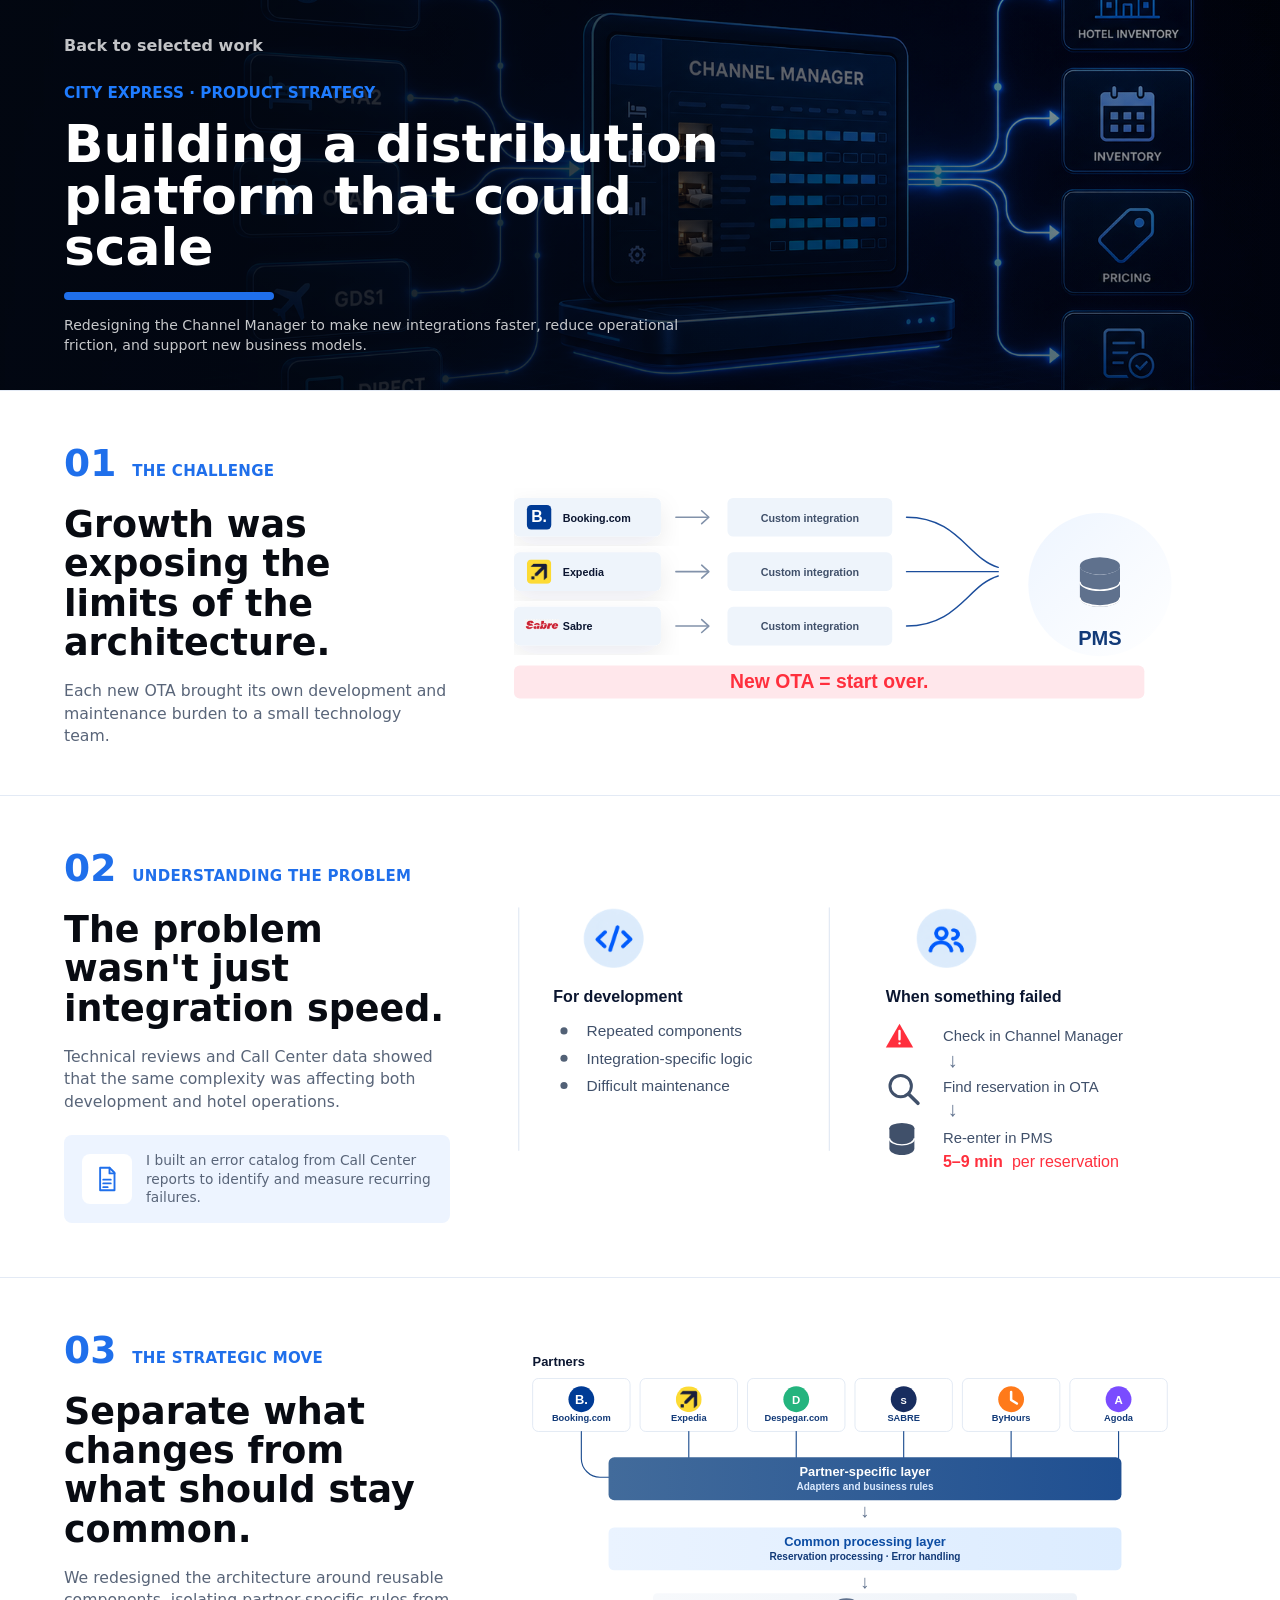
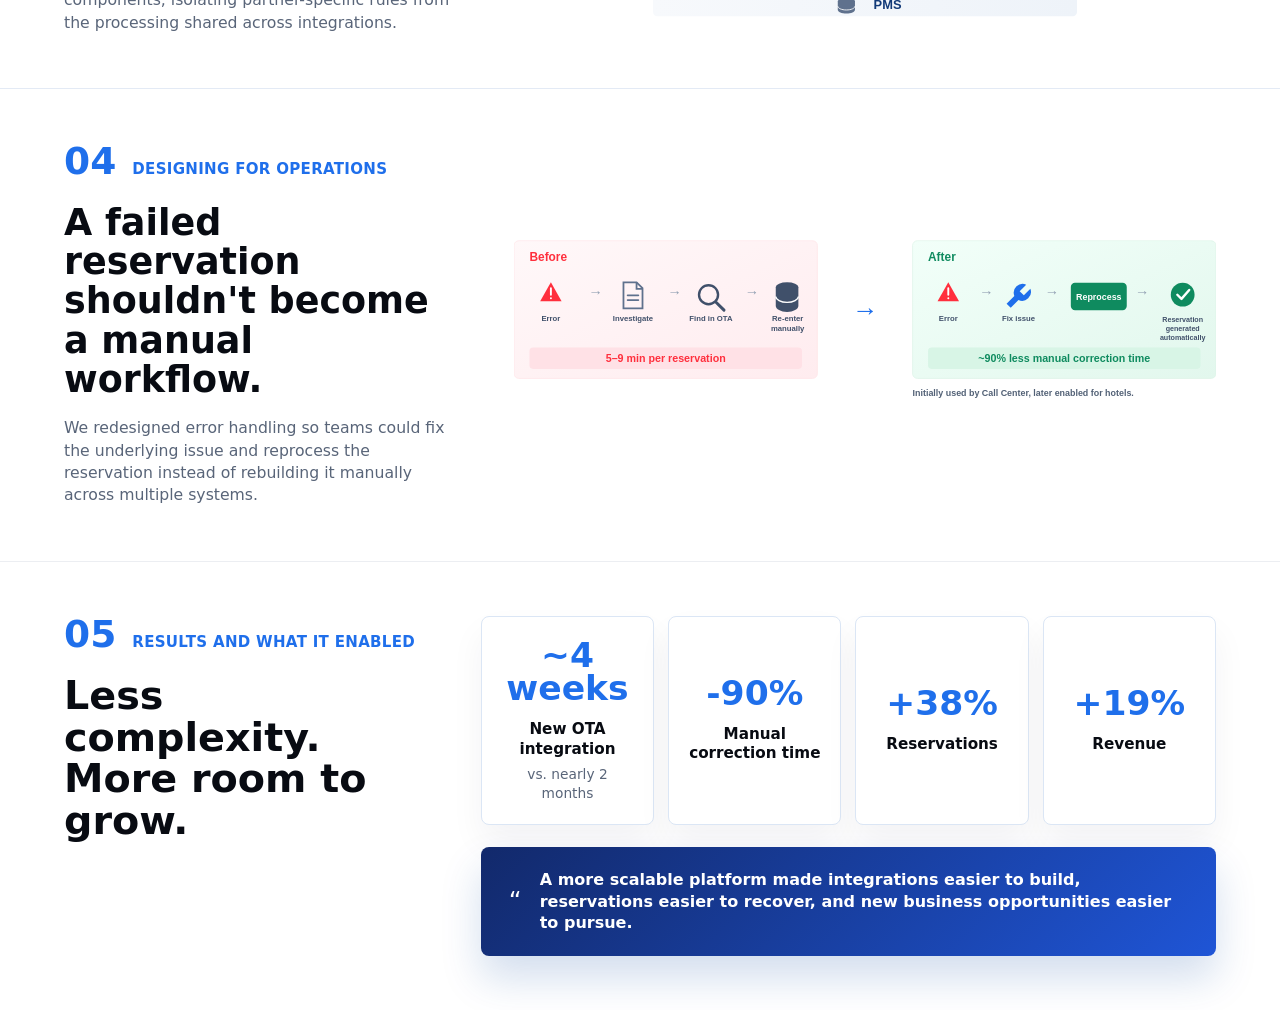
==== commit de0e87d3: "Update booking flow case study" ====
--- a/project-booking-flow.html
+++ b/project-booking-flow.html
@@ -15,17 +15,14 @@
     <main class="project-page immersive-case-page booking-case-page">
       <a class="back-link immersive-back" href="index.html#case-studies">Back to selected work</a>
 
-      <section class="booking-hero">
+      <section class="booking-hero booking-flow-hero">
         <div class="booking-hero-copy">
-          <p class="project-label">Hoteles City Express · Product Strategy</p>
-          <h1>Redesigning a distribution platform to unlock new business models</h1>
+          <p class="project-label">City Express · Product Strategy</p>
+          <h1>Building a distribution platform that could scale</h1>
           <span class="title-rule" aria-hidden="true"></span>
           <p class="booking-hero-subtitle">
-            Channel Manager redesign for scalable integrations, automated exceptions, and new distribution models
-          </p>
-          <p>
-            A fragmented, per-agency architecture slowed down integrations, buried the Call Center in manual fixes, and
-            left no room to grow into new business models.
+            Redesigning the Channel Manager to make new integrations faster, reduce operational friction, and support
+            new business models.
           </p>
         </div>
 
@@ -34,167 +31,137 @@
         </div>
       </section>
 
-      <section class="booking-summary-strip" aria-label="Booking flow executive summary">
-        <article>
-          <span>01 · Context</span>
-          <h2>Growing OTA dependency</h2>
+      <section class="booking-flow-challenge-section" aria-labelledby="booking-flow-challenge-title">
+        <div class="booking-flow-challenge-copy">
+          <div class="scaling-section-kicker">
+            <span>01</span>
+            <p>The challenge</p>
+          </div>
+          <h2 id="booking-flow-challenge-title">Growth was exposing the limits of the architecture.</h2>
           <p>
-            Hoteles City Express relied on a growing set of OTAs to sell rooms. Each new agency arrived with its own
-            process, rules, and data structure.
-          </p>
-        </article>
-        <article>
-          <span>02 · Problem</span>
-          <h2>Slow integrations, manual fixes</h2>
-          <p>
-            New OTA integrations took close to two months, and rejected reservations required Call Center agents to
-            work across three systems.
-          </p>
-        </article>
-        <article>
-          <span>03 · Approach</span>
-          <h2>Shared architecture</h2>
-          <p>
-            I led the Channel Manager redesign around reusable components, centralized inventory and pricing, and
-            agency-specific logic only where needed.
-          </p>
-        </article>
-        <article>
-          <span>04 · My role</span>
-          <h2>End-to-end product decision</h2>
-          <p>
-            I defined the target architecture, prioritized the redesign, partnered with Engineering, and validated the
-            solution against real booking data.
-          </p>
-        </article>
-        <article>
-          <span>05 · Impact</span>
-          <h2>Scalable channel growth</h2>
-          <p>
-            The redesign enabled 12 OTAs, GDS integration, hourly bookings, and measurable growth over 12 months.
-          </p>
-        </article>
-      </section>
-
-      <section class="booking-full-blueprint" aria-label="Architecture blueprint">
-        <div class="booking-full-blueprint-header">
-          <p class="section-kicker">Architecture blueprint</p>
-          <h2>From isolated integrations to scalable product infrastructure</h2>
-          <p>
-            The redesign transformed the Channel Manager from a collection of isolated OTA flows into a shared product
-            architecture that could scale integrations, automate exceptions, and unlock new distribution models.
+            Each new OTA brought its own development and maintenance burden to a small technology team.
           </p>
         </div>
 
-        <div class="booking-full-blueprint-grid">
-          <article class="booking-full-blueprint-card">
-            <span class="booking-blueprint-icon-slot" aria-hidden="true">
-              <img src="assets/fragmented.svg" alt="" />
-            </span>
-            <h3>Turning fragmented integrations into centralized control</h3>
-            <section>
-              <h4>From one-off integrations to a shared architecture</h4>
-              <p>
-                The original architecture treated every OTA as a fully independent entity, so each new integration
-                started from zero. We redesigned it around generic, reusable components for what OTAs had in common,
-                layered with OTA-specific logic only where it was actually needed.
-              </p>
-            </section>
-            <section>
-              <h4>Centralized inventory and pricing control</h4>
-              <p>
-                The same architecture enabled bulk inventory and pricing updates across properties and OTAs from a
-                single screen at headquarters, replacing manual, property-by-property updates.
-              </p>
-            </section>
-          </article>
-
-          <article class="booking-full-blueprint-card">
-            <span class="booking-blueprint-icon-slot" aria-hidden="true">
-              <img src="assets/alert.svg" alt="" />
-            </span>
-            <h3>Handling exceptions at scale</h3>
-            <section>
-              <h4>Generic error registration instead of manual fixes</h4>
-              <p>
-                Rejected reservations used to require manual integration, case by case, depending on the OTA. Working
-                with Operations, we prioritized registering them with generic, error-type-based information so each
-                hotel could confirm the details at check-in.
-              </p>
-            </section>
-            <section>
-              <h4>Self-service reprocessing for rate and availability errors</h4>
-              <p>
-                For rejections caused by unavailable rates or room types, we built a module that surfaced the error
-                directly to hotels. Once inventory was opened or the missing rate was loaded, the reservation
-                reprocessed automatically.
-              </p>
-            </section>
-          </article>
-
-          <article class="booking-full-blueprint-card">
-            <span class="booking-blueprint-icon-slot" aria-hidden="true">
-              <img src="assets/robot.svg" alt="" />
-            </span>
-            <h3>From a 5-9 minute manual process to one click</h3>
-            <section>
-              <h4>Before: a five-step manual fix across three systems</h4>
-              <p>
-                Call Center agents had to open the OTA portal, review the error, switch to the City Express PMS,
-                enable missing rate or inventory, manually register the reservation, and return to the OTA portal to
-                confirm it.
-              </p>
-            </section>
-            <section>
-              <h4>After: one click inside the Channel Manager</h4>
-              <p>
-                We built a screen showing every reservation with an error. Each one had a reprocess button that
-                triggered automated PMS registration and OTA confirmation, without manually entering either system.
-              </p>
-            </section>
-          </article>
-
-          <article class="booking-full-blueprint-card">
-            <span class="booking-blueprint-icon-slot" aria-hidden="true">
-              <img src="assets/business.svg" alt="" />
-            </span>
-            <h3>Turning architecture into new business lines</h3>
-            <section>
-              <h4>Enabling hourly bookings for airport hotels</h4>
-              <p>
-                Working with Business and Finance, we found that airport-hotel guests often needed a short stay to
-                shower and rest. We adapted the architecture to support hourly bookings through ByHours, including its
-                own pricing and inventory logic.
-              </p>
-            </section>
-            <section>
-              <h4>Enabling GDS agreements and surfacing new direct deals</h4>
-              <p>
-                We adapted the flow to support GDS-based corporate agreement rates and built a report identifying which
-                companies generated the most GDS reservations, helping Operations approach them directly.
-              </p>
-            </section>
-          </article>
+        <div class="booking-flow-challenge-visual">
+          <img
+            src="assets/booking-ota-custom-integrations.svg"
+            alt="Booking.com, Expedia, and Sabre each require a custom integration before connecting to PMS. New OTA equals start over."
+          />
         </div>
       </section>
 
-      <section class="booking-impact-band" aria-label="Conversion impact">
-        <article>
-          <strong>4 weeks</strong>
-          <span>New OTA integration time, down from nearly two months</span>
-        </article>
-        <article>
-          <strong>-90%</strong>
-          <span>Reduction in manual correction time through one-click reprocessing</span>
-        </article>
-        <article>
-          <strong>+38%</strong>
-          <span>More reservations over 12 months through channel optimization</span>
-        </article>
-        <article>
-          <strong>+19%</strong>
-          <span>Revenue growth supported by scalable distribution infrastructure</span>
-        </article>
+      <section class="booking-flow-problem-section" aria-labelledby="booking-flow-problem-title">
+        <div class="booking-flow-problem-copy">
+          <div class="scaling-section-kicker">
+            <span>02</span>
+            <p>Understanding the problem</p>
+          </div>
+          <h2 id="booking-flow-problem-title">The problem wasn't just integration speed.</h2>
+          <p>
+            Technical reviews and Call Center data showed that the same complexity was affecting both development and
+            hotel operations.
+          </p>
+          <aside class="booking-flow-note">
+            <span class="booking-flow-note-icon" aria-hidden="true">
+              <svg viewBox="0 0 48 48" role="img">
+                <path d="M13 6h15l8 8v28H13z" />
+                <path d="M28 6v9h8" />
+                <path d="M18 25h12M18 31h12M18 37h7" />
+              </svg>
+            </span>
+            <p>I built an error catalog from Call Center reports to identify and measure recurring failures.</p>
+          </aside>
+        </div>
+
+        <div class="booking-flow-problem-visual">
+          <img
+            src="assets/booking-integration-problem.svg"
+            alt="Building required repeated components, integration-specific logic, and difficult maintenance. When something failed, teams checked Channel Manager, found the reservation in the OTA, and re-entered it in PMS, taking 5 to 9 minutes per reservation."
+          />
+        </div>
+      </section>
+
+      <section class="booking-flow-strategy-section" aria-labelledby="booking-flow-strategy-title">
+        <div class="booking-flow-strategy-copy">
+          <div class="scaling-section-kicker">
+            <span>03</span>
+            <p>The strategic move</p>
+          </div>
+          <h2 id="booking-flow-strategy-title">Separate what changes from what should stay common.</h2>
+          <p>
+            We redesigned the architecture around reusable components, isolating partner-specific rules from the
+            processing shared across integrations.
+          </p>
+        </div>
+
+        <div class="booking-flow-strategy-visual">
+          <img
+            src="assets/booking-strategic-funnel.svg"
+            alt="Booking.com, Expedia, Despegar.com, SABRE, ByHours, and Agoda connect to a partner-specific layer, then a common processing layer, then PMS."
+          />
+        </div>
+      </section>
+
+      <section class="booking-flow-operations-section" aria-labelledby="booking-flow-operations-title">
+        <div class="booking-flow-operations-copy">
+          <div class="scaling-section-kicker">
+            <span>04</span>
+            <p>Designing for operations</p>
+          </div>
+          <h2 id="booking-flow-operations-title">A failed reservation shouldn't become a manual workflow.</h2>
+          <p>
+            We redesigned error handling so teams could fix the underlying issue and reprocess the reservation instead
+            of rebuilding it manually across multiple systems.
+          </p>
+        </div>
+
+        <div class="booking-flow-operations-visual">
+          <img
+            src="assets/booking-operations-before-after.svg"
+            alt="Before: teams investigated an error, found it in the OTA, and re-entered it manually, taking five to nine minutes per reservation. After: teams fixed the issue and reprocessed the reservation, reducing manual correction time by about ninety percent."
+          />
+        </div>
+      </section>
+
+      <section class="booking-flow-results-section" aria-labelledby="booking-flow-results-title">
+        <div class="booking-flow-results-copy">
+          <div class="scaling-section-kicker">
+            <span>05</span>
+            <p>Results and what it enabled</p>
+          </div>
+          <h2 id="booking-flow-results-title">Less complexity. More room to grow.</h2>
+        </div>
+
+        <div class="booking-flow-results-content">
+          <div class="booking-flow-results-grid" aria-label="Project results">
+            <article>
+              <strong>~4 weeks</strong>
+              <span>New OTA integration</span>
+              <em>vs. nearly 2 months</em>
+            </article>
+            <article>
+              <strong>-90%</strong>
+              <span>Manual correction time</span>
+            </article>
+            <article>
+              <strong>+38%</strong>
+              <span>Reservations</span>
+            </article>
+            <article>
+              <strong>+19%</strong>
+              <span>Revenue</span>
+            </article>
+          </div>
+
+          <aside class="morralla-closing-callout booking-flow-closing-callout">
+            <span aria-hidden="true">“</span>
+            <p>
+              A more scalable platform made integrations easier to build, reservations easier to recover, and new
+              business opportunities easier to pursue.
+            </p>
+          </aside>
+        </div>
       </section>
     </main>
   </body>
--- a/styles.css
+++ b/styles.css
@@ -1595,6 +1595,920 @@
     justify-content: space-between;
 }
 
+.onboarding-hero {
+    min-height: 280px;
+    padding: 56px clamp(20px, 5vw, 64px) 34px;
+    background: #030914;
+}
+
+.onboarding-hero::after {
+    background:
+        linear-gradient(90deg, rgba(3, 9, 20, 0.82) 0%, rgba(3, 9, 20, 0.6) 42%, rgba(3, 9, 20, 0.14) 100%),
+        linear-gradient(180deg, rgba(3, 9, 20, 0.04), rgba(3, 9, 20, 0.24));
+}
+
+.onboarding-hero .booking-hero-copy {
+    max-width: 720px;
+}
+
+.onboarding-hero h1 {
+    max-width: 720px;
+    font-size: clamp(2.55rem, 4.05vw, 4.3rem);
+    line-height: 1;
+}
+
+.onboarding-hero .booking-hero-subtitle {
+    max-width: 650px;
+    margin-top: 18px;
+    font-size: clamp(1rem, 1.55vw, 1.26rem);
+    line-height: 1.28;
+}
+
+.onboarding-hero .booking-hero-visual {
+    inset: 0;
+    width: 100%;
+}
+
+.onboarding-hero .booking-hero-visual img {
+    object-position: center right;
+    opacity: 0.88;
+}
+
+.booking-flow-hero {
+    min-height: 280px;
+    padding: 56px clamp(20px, 5vw, 64px) 34px;
+    background: #030914;
+}
+
+.booking-flow-hero::after {
+    background:
+        linear-gradient(90deg, rgba(3, 9, 20, 0.82) 0%, rgba(3, 9, 20, 0.6) 42%, rgba(3, 9, 20, 0.14) 100%),
+        linear-gradient(180deg, rgba(3, 9, 20, 0.04), rgba(3, 9, 20, 0.24));
+}
+
+.booking-flow-hero .booking-hero-copy {
+    max-width: 720px;
+}
+
+.booking-flow-hero h1 {
+    max-width: 720px;
+    font-size: clamp(2.55rem, 4.05vw, 4.3rem);
+    line-height: 1;
+}
+
+.booking-flow-hero .booking-hero-subtitle {
+    max-width: 650px;
+    margin-top: 18px;
+    font-size: clamp(1rem, 1.55vw, 1.26rem);
+    line-height: 1.28;
+}
+
+.booking-flow-hero .booking-hero-copy p:last-child {
+    max-width: 650px;
+    margin-top: 16px;
+    font-size: clamp(0.88rem, 1.05vw, 0.98rem);
+    line-height: 1.42;
+}
+
+.booking-flow-hero .booking-hero-visual {
+    inset: 0;
+    width: 100%;
+}
+
+.booking-flow-hero .booking-hero-visual img {
+    object-position: center right;
+    opacity: 0.88;
+}
+
+.booking-flow-challenge-section {
+    display: grid;
+    grid-template-columns: minmax(280px, 0.55fr) minmax(560px, 1fr);
+    gap: clamp(30px, 5vw, 68px);
+    align-items: center;
+    padding: 54px clamp(20px, 5vw, 64px) 48px;
+    border-top: 1px solid #e3eaf5;
+    background: #ffffff;
+}
+
+.booking-flow-challenge-copy h2 {
+    max-width: 440px;
+    margin: 0;
+    color: var(--ink);
+    font-size: clamp(1.7rem, 2.85vw, 2.4rem);
+    line-height: 1.08;
+}
+
+.booking-flow-challenge-copy>p {
+    max-width: 420px;
+    margin: 18px 0 0;
+    color: var(--muted);
+    font-size: clamp(0.98rem, 1.22vw, 1.1rem);
+    line-height: 1.42;
+}
+
+.booking-flow-challenge-visual img {
+    display: block;
+    width: 100%;
+    height: auto;
+}
+
+.booking-flow-problem-section {
+    display: grid;
+    grid-template-columns: minmax(280px, 0.55fr) minmax(560px, 1fr);
+    gap: clamp(30px, 5vw, 68px);
+    align-items: center;
+    padding: 54px clamp(20px, 5vw, 64px) 54px;
+    border-top: 1px solid #e3eaf5;
+    background: #ffffff;
+}
+
+.booking-flow-problem-copy h2 {
+    max-width: 450px;
+    margin: 0;
+    color: var(--ink);
+    font-size: clamp(1.7rem, 2.85vw, 2.4rem);
+    line-height: 1.08;
+}
+
+.booking-flow-problem-copy>p {
+    max-width: 430px;
+    margin: 18px 0 0;
+    color: var(--muted);
+    font-size: clamp(0.98rem, 1.22vw, 1.1rem);
+    line-height: 1.42;
+}
+
+.booking-flow-note {
+    display: grid;
+    grid-template-columns: 50px minmax(0, 1fr);
+    gap: 14px;
+    align-items: center;
+    max-width: 430px;
+    margin-top: 22px;
+    padding: 16px 18px;
+    border-radius: 8px;
+    background: #edf4ff;
+}
+
+.booking-flow-note-icon {
+    display: grid;
+    width: 50px;
+    height: 50px;
+    place-items: center;
+    border-radius: 8px;
+    background: #ffffff;
+    color: #1f6feb;
+}
+
+.booking-flow-note-icon svg {
+    width: 30px;
+    height: 30px;
+}
+
+.booking-flow-note-icon path {
+    fill: none;
+    stroke: currentColor;
+    stroke-width: 3;
+    stroke-linecap: round;
+    stroke-linejoin: round;
+}
+
+.booking-flow-note p {
+    margin: 0;
+    color: var(--muted);
+    font-size: clamp(0.86rem, 0.98vw, 0.95rem);
+    line-height: 1.36;
+}
+
+.booking-flow-problem-visual img {
+    display: block;
+    width: 100%;
+    height: auto;
+    min-width: 0;
+    padding-bottom: 10px;
+}
+
+.booking-flow-strategy-section {
+    display: grid;
+    grid-template-columns: minmax(280px, 0.55fr) minmax(560px, 1fr);
+    gap: clamp(30px, 5vw, 68px);
+    align-items: center;
+    padding: 54px clamp(20px, 5vw, 64px) 54px;
+    border-top: 1px solid #e3eaf5;
+    background: #ffffff;
+}
+
+.booking-flow-strategy-copy h2 {
+    max-width: 450px;
+    margin: 0;
+    color: var(--ink);
+    font-size: clamp(1.7rem, 2.85vw, 2.4rem);
+    line-height: 1.08;
+}
+
+.booking-flow-strategy-copy>p {
+    max-width: 430px;
+    margin: 18px 0 0;
+    color: var(--muted);
+    font-size: clamp(0.98rem, 1.22vw, 1.1rem);
+    line-height: 1.42;
+}
+
+.booking-flow-strategy-visual img {
+    display: block;
+    width: 100%;
+    height: auto;
+}
+
+.booking-flow-operations-section {
+    display: grid;
+    grid-template-columns: minmax(280px, 0.55fr) minmax(560px, 1fr);
+    gap: clamp(30px, 5vw, 68px);
+    align-items: center;
+    padding: 54px clamp(20px, 5vw, 64px) 54px;
+    border-top: 1px solid #e3eaf5;
+    background: #ffffff;
+}
+
+.booking-flow-operations-copy h2 {
+    max-width: 450px;
+    margin: 0;
+    color: var(--ink);
+    font-size: clamp(1.7rem, 2.85vw, 2.4rem);
+    line-height: 1.08;
+}
+
+.booking-flow-operations-copy>p {
+    max-width: 430px;
+    margin: 18px 0 0;
+    color: var(--muted);
+    font-size: clamp(0.98rem, 1.22vw, 1.1rem);
+    line-height: 1.42;
+}
+
+.booking-flow-operations-visual img {
+    display: block;
+    width: 100%;
+    height: auto;
+}
+
+.booking-flow-results-section {
+    display: grid;
+    grid-template-columns: minmax(280px, 0.48fr) minmax(560px, 1fr);
+    gap: clamp(42px, 5vw, 86px);
+    align-items: start;
+    padding: 54px clamp(24px, 5vw, 72px);
+    border-top: 1px solid rgba(148, 163, 184, 0.18);
+    background: #ffffff;
+}
+
+.booking-flow-results-copy h2 {
+    max-width: 420px;
+    margin: 18px 0 0;
+    color: var(--ink);
+    font-size: clamp(2rem, 3.1vw, 3.15rem);
+    line-height: 1.05;
+}
+
+.booking-flow-results-copy>p {
+    max-width: 440px;
+    margin: 22px 0 0;
+    color: var(--muted);
+    font-size: clamp(1rem, 1.15vw, 1.12rem);
+    line-height: 1.42;
+}
+
+.booking-flow-results-content {
+    display: grid;
+    gap: 20px;
+}
+
+.booking-flow-results-grid {
+    display: grid;
+    grid-template-columns: repeat(4, minmax(0, 1fr));
+    gap: 14px;
+}
+
+.booking-flow-results-grid article {
+    display: flex;
+    flex-direction: column;
+    justify-content: center;
+    align-items: center;
+    min-height: 152px;
+    padding: 22px 18px;
+    border: 1px solid #dbe6f5;
+    border-radius: 8px;
+    background: #ffffff;
+    box-shadow: 0 18px 34px rgba(12, 28, 53, 0.05);
+    text-align: center;
+}
+
+.booking-flow-results-grid strong {
+    display: block;
+    color: #1f6feb;
+    font-size: clamp(1.75rem, 2.7vw, 2.7rem);
+    font-weight: 900;
+    line-height: 0.98;
+}
+
+.booking-flow-results-grid span {
+    display: block;
+    margin-top: 14px;
+    color: var(--ink);
+    font-size: 0.95rem;
+    font-weight: 750;
+    line-height: 1.28;
+}
+
+.booking-flow-results-grid em {
+    display: block;
+    margin-top: 6px;
+    color: var(--muted);
+    font-size: 0.86rem;
+    font-style: normal;
+    line-height: 1.35;
+}
+
+.booking-flow-results-grid .booking-flow-result-feature {
+    grid-column: span 2;
+    background: linear-gradient(135deg, #07111f 0%, #123f78 100%);
+    border-color: rgba(31, 111, 235, 0.22);
+    color: #ffffff;
+}
+
+.booking-flow-results-grid .booking-flow-result-feature strong {
+    max-width: 470px;
+    color: #ffffff;
+    font-size: clamp(1.12rem, 1.45vw, 1.38rem);
+    line-height: 1.22;
+}
+
+.booking-flow-results-grid .booking-flow-result-feature span {
+    max-width: 520px;
+    color: rgba(255, 255, 255, 0.8);
+    font-size: 0.95rem;
+}
+
+.booking-flow-closing-callout {
+    margin-top: 2px;
+}
+
+.onboarding-challenge-section {
+    display: grid;
+    grid-template-columns: minmax(280px, 0.55fr) minmax(560px, 1fr);
+    gap: clamp(30px, 5vw, 68px);
+    align-items: center;
+    padding: 58px clamp(20px, 5vw, 64px) 48px;
+    background: #ffffff;
+}
+
+.onboarding-challenge-copy h2 {
+    max-width: 430px;
+    margin: 0;
+    color: var(--ink);
+    font-size: clamp(1.7rem, 2.85vw, 2.4rem);
+    line-height: 1.08;
+}
+
+.onboarding-challenge-copy>p {
+    max-width: 400px;
+    margin: 16px 0 0;
+    color: var(--muted);
+    font-size: clamp(0.98rem, 1.25vw, 1.08rem);
+    line-height: 1.42;
+}
+
+.onboarding-friction-panel {
+    display: grid;
+    gap: 22px;
+}
+
+.onboarding-friction-grid {
+    display: grid;
+    grid-template-columns: repeat(3, minmax(0, 1fr));
+    gap: 14px;
+}
+
+.onboarding-friction-grid article {
+    display: grid;
+    min-height: 190px;
+    align-content: start;
+    padding: 22px;
+    border: 1px solid rgba(31, 111, 235, 0.14);
+    border-radius: 8px;
+    background: linear-gradient(135deg, #f8fbff 0%, #ffffff 100%);
+    box-shadow: 0 18px 36px rgba(12, 28, 53, 0.05);
+}
+
+.onboarding-friction-icon {
+    display: grid;
+    width: 54px;
+    height: 54px;
+    place-items: center;
+    border-radius: 999px;
+    background: #edf4ff;
+    color: #1f6feb;
+}
+
+.onboarding-friction-icon svg {
+    width: 34px;
+    height: 34px;
+}
+
+.onboarding-friction-icon path,
+.onboarding-friction-icon circle {
+    fill: none;
+    stroke: currentColor;
+    stroke-width: 3;
+    stroke-linecap: round;
+    stroke-linejoin: round;
+}
+
+.onboarding-friction-grid h3 {
+    margin: 18px 0 0;
+    color: var(--ink);
+    font-size: clamp(0.96rem, 1.16vw, 1.08rem);
+    font-weight: 900;
+    line-height: 1.18;
+}
+
+.onboarding-friction-grid p {
+    margin: 9px 0 0;
+    color: var(--muted);
+    font-size: 0.9rem;
+    line-height: 1.32;
+}
+
+.onboarding-question-card {
+    margin-top: 0;
+}
+
+.onboarding-question-card h3 {
+    max-width: 1080px;
+}
+
+.onboarding-problem-section {
+    display: grid;
+    grid-template-columns: minmax(280px, 0.55fr) minmax(560px, 1fr);
+    gap: clamp(30px, 5vw, 68px);
+    align-items: center;
+    padding: 56px clamp(20px, 5vw, 64px) 54px;
+    border-top: 1px solid #e3eaf5;
+    background: #ffffff;
+}
+
+.onboarding-problem-copy h2 {
+    max-width: 430px;
+    margin: 0;
+    color: var(--ink);
+    font-size: clamp(1.7rem, 2.85vw, 2.4rem);
+    line-height: 1.08;
+}
+
+.onboarding-problem-copy>p {
+    max-width: 410px;
+    margin: 16px 0 0;
+    color: var(--muted);
+    font-size: clamp(0.98rem, 1.25vw, 1.08rem);
+    line-height: 1.42;
+}
+
+.onboarding-flow-panel {
+    display: grid;
+    grid-template-columns: minmax(0, 1fr) minmax(180px, 0.24fr);
+    gap: 24px;
+    align-items: center;
+}
+
+.onboarding-phone-flow {
+    display: grid;
+    grid-template-columns: minmax(0, 1fr) auto minmax(0, 1fr) auto minmax(0, 1fr) auto minmax(0, 1fr) auto minmax(0, 1fr);
+    gap: 10px;
+    align-items: center;
+}
+
+.onboarding-phone-flow-image {
+    display: block;
+    width: 100%;
+    min-width: 0;
+    height: auto;
+}
+
+.phone-step-card {
+    min-width: 0;
+}
+
+.phone-shell {
+    position: relative;
+    display: grid;
+    min-height: 226px;
+    align-content: start;
+    gap: 10px;
+    padding: 24px 12px 14px;
+    border: 3px solid #07111f;
+    border-radius: 10px;
+    background: #ffffff;
+    box-shadow: 0 16px 32px rgba(12, 28, 53, 0.08);
+}
+
+.phone-shell>span {
+    position: absolute;
+    top: 9px;
+    left: 50%;
+    width: 34px;
+    height: 4px;
+    border-radius: 999px;
+    background: #d8deea;
+    transform: translateX(-50%);
+}
+
+.phone-shell h3 {
+    margin: 0;
+    color: var(--ink);
+    font-size: clamp(0.62rem, 0.74vw, 0.72rem);
+    font-weight: 900;
+    line-height: 1.18;
+}
+
+.phone-field,
+.phone-option {
+    min-height: 18px;
+    border-radius: 4px;
+    background: #edf4ff;
+}
+
+.phone-field.small {
+    min-height: 16px;
+}
+
+.phone-option {
+    display: grid;
+    align-items: center;
+    padding: 0 8px;
+    color: #1f6feb;
+    font-size: 0.62rem;
+    font-weight: 850;
+}
+
+.phone-shell button {
+    min-height: 24px;
+    margin-top: auto;
+    border: 0;
+    border-radius: 4px;
+    background: #0f6fff;
+    color: #ffffff;
+    font-size: 0.62rem;
+    font-weight: 850;
+}
+
+.phone-camera,
+.phone-avatar,
+.phone-upload {
+    display: grid;
+    width: 58px;
+    height: 58px;
+    place-self: center;
+    border-radius: 14px;
+    background: #edf4ff;
+}
+
+.phone-camera::before,
+.phone-avatar::before,
+.phone-upload::before {
+    display: grid;
+    place-items: center;
+    color: #6ba8ff;
+    font-size: 2rem;
+    font-weight: 900;
+}
+
+.phone-camera::before {
+    content: "▢";
+}
+
+.phone-avatar::before {
+    content: "○";
+}
+
+.phone-upload::before {
+    content: "↑";
+}
+
+.phone-flow-arrow {
+    color: #1f6feb;
+    font-size: 1.25rem;
+    font-weight: 950;
+}
+
+.onboarding-pain-panel {
+    display: grid;
+    gap: 0;
+    overflow: hidden;
+    border-radius: 8px;
+    background: #ffe3e7;
+}
+
+.onboarding-pain-panel article {
+    display: grid;
+    gap: 6px;
+    padding: 17px 18px;
+    border-bottom: 1px solid rgba(255, 47, 61, 0.16);
+}
+
+.onboarding-pain-panel article:last-child {
+    border-bottom: 0;
+}
+
+.onboarding-pain-panel strong {
+    color: #ff2f3d;
+    font-size: clamp(1rem, 1.42vw, 1.3rem);
+    line-height: 1.02;
+}
+
+.onboarding-pain-panel span {
+    color: #526176;
+    font-size: clamp(0.78rem, 0.92vw, 0.9rem);
+    line-height: 1.28;
+}
+
+.onboarding-approach-section {
+    display: grid;
+    grid-template-columns: minmax(280px, 0.55fr) minmax(560px, 1fr);
+    gap: clamp(30px, 5vw, 68px);
+    align-items: center;
+    padding: 56px clamp(20px, 5vw, 64px) 54px;
+    border-top: 1px solid #e3eaf5;
+    background: #ffffff;
+}
+
+.onboarding-approach-copy h2 {
+    max-width: 430px;
+    margin: 0;
+    color: var(--ink);
+    font-size: clamp(1.7rem, 2.85vw, 2.4rem);
+    line-height: 1.08;
+}
+
+.onboarding-method-grid {
+    display: grid;
+    grid-template-columns: repeat(5, minmax(0, 1fr));
+    gap: 14px;
+}
+
+.onboarding-method-grid article {
+    display: grid;
+    min-height: 235px;
+    align-content: start;
+    justify-items: center;
+    padding: 22px 16px;
+    border: 1px solid rgba(31, 111, 235, 0.14);
+    border-radius: 8px;
+    background: linear-gradient(135deg, #f8fbff 0%, #ffffff 100%);
+    text-align: center;
+}
+
+.onboarding-method-icon {
+    display: grid;
+    width: 70px;
+    height: 70px;
+    place-items: center;
+    border-radius: 999px;
+    background: #edf4ff;
+    color: #1f6feb;
+}
+
+.onboarding-method-icon svg {
+    width: 40px;
+    height: 40px;
+}
+
+.onboarding-method-icon path,
+.onboarding-method-icon circle,
+.onboarding-method-icon rect {
+    fill: none;
+    stroke: currentColor;
+    stroke-width: 3;
+    stroke-linecap: round;
+    stroke-linejoin: round;
+}
+
+.onboarding-method-grid h3 {
+    margin: 18px 0 0;
+    color: var(--ink);
+    font-size: clamp(0.82rem, 0.98vw, 0.94rem);
+    font-weight: 950;
+    line-height: 1.12;
+    text-transform: uppercase;
+}
+
+.onboarding-method-grid p {
+    margin: 10px 0 0;
+    color: var(--muted);
+    font-size: clamp(0.76rem, 0.88vw, 0.86rem);
+    line-height: 1.3;
+}
+
+.onboarding-ideas-section {
+    display: grid;
+    grid-template-columns: minmax(280px, 0.52fr) minmax(620px, 1fr);
+    gap: 28px clamp(34px, 5vw, 74px);
+    align-items: start;
+    padding: 56px clamp(20px, 5vw, 64px) 58px;
+    border-top: 1px solid #e3eaf5;
+    background: #ffffff;
+}
+
+.onboarding-ideas-copy h2 {
+    max-width: 440px;
+    margin: 0;
+    color: var(--ink);
+    font-size: clamp(1.65rem, 2.85vw, 2.35rem);
+    line-height: 1.08;
+}
+
+.onboarding-ideas-copy>p {
+    max-width: 430px;
+    margin: 16px 0 0;
+    color: var(--muted);
+    font-size: clamp(0.98rem, 1.25vw, 1.08rem);
+    line-height: 1.42;
+}
+
+.onboarding-phased-flow {
+    display: grid;
+    grid-template-columns: minmax(0, 1fr) auto minmax(0, 1fr);
+    gap: 14px;
+    align-items: center;
+}
+
+.onboarding-phase-panel {
+    display: block;
+    width: 100%;
+    height: auto;
+    aspect-ratio: 18 / 11;
+    object-fit: contain;
+    filter: drop-shadow(0 16px 28px rgba(12, 28, 53, 0.12));
+}
+
+.phase-window {
+    display: grid;
+    min-width: 92px;
+    place-items: center;
+    color: #1f6feb;
+    font-size: clamp(0.78rem, 0.9vw, 0.88rem);
+    font-weight: 950;
+    line-height: 1.15;
+    text-align: center;
+    text-transform: uppercase;
+}
+
+.phase-window::before,
+.phase-window::after {
+    display: block;
+    color: #92a0b3;
+    font-size: 2.2rem;
+    line-height: 1;
+}
+
+.phase-window::before {
+    content: "→";
+}
+
+.phase-window::after {
+    content: "→";
+}
+
+.onboarding-enabled-section {
+    display: grid;
+    grid-template-columns: minmax(280px, 0.52fr) minmax(620px, 1fr);
+    gap: 28px clamp(34px, 5vw, 74px);
+    align-items: start;
+    padding: 56px clamp(20px, 5vw, 64px) 64px;
+    border-top: 1px solid #e3eaf5;
+    background: #ffffff;
+}
+
+.onboarding-enabled-copy h2 {
+    max-width: 440px;
+    margin: 0;
+    color: var(--ink);
+    font-size: clamp(1.65rem, 2.85vw, 2.35rem);
+    line-height: 1.08;
+}
+
+.onboarding-enabled-copy>p {
+    max-width: 430px;
+    margin: 16px 0 0;
+    color: var(--muted);
+    font-size: clamp(0.98rem, 1.25vw, 1.08rem);
+    line-height: 1.42;
+}
+
+.onboarding-enabled-panel {
+    display: grid;
+    gap: 24px;
+}
+
+.onboarding-opportunity-grid {
+    display: grid;
+    grid-template-columns: repeat(4, minmax(0, 1fr));
+    gap: 14px;
+}
+
+.onboarding-opportunity-grid article {
+    display: grid;
+    min-height: 242px;
+    align-content: start;
+    padding: 22px 20px;
+    border: 1px solid #d8e2f0;
+    border-radius: 8px;
+    background: #ffffff;
+    box-shadow: 0 18px 36px rgba(12, 28, 53, 0.06);
+}
+
+.onboarding-output-icon {
+    display: grid;
+    width: 46px;
+    height: 46px;
+    place-items: center;
+    border-radius: 10px;
+    background: #edf4ff;
+    color: #1f6feb;
+}
+
+.onboarding-output-icon svg {
+    width: 30px;
+    height: 30px;
+}
+
+.onboarding-output-icon path,
+.onboarding-output-icon circle {
+    fill: none;
+    stroke: currentColor;
+    stroke-width: 3;
+    stroke-linecap: round;
+    stroke-linejoin: round;
+}
+
+.onboarding-opportunity-grid h3 {
+    margin: 22px 0 0;
+    color: var(--ink);
+    font-size: clamp(0.86rem, 1vw, 0.96rem);
+    font-weight: 950;
+    letter-spacing: 0;
+    line-height: 1.15;
+    text-transform: uppercase;
+}
+
+.onboarding-opportunity-grid p {
+    margin: 12px 0 0;
+    color: var(--muted);
+    font-size: clamp(0.8rem, 0.92vw, 0.88rem);
+    line-height: 1.34;
+}
+
+.onboarding-opportunity-grid em {
+    font-style: italic;
+}
+
+.onboarding-opportunity-grid ul {
+    display: grid;
+    gap: 7px;
+    margin: 14px 0 0;
+    padding: 0;
+    list-style: none;
+}
+
+.onboarding-opportunity-grid li {
+    position: relative;
+    padding-left: 16px;
+    color: var(--muted);
+    font-size: clamp(0.78rem, 0.9vw, 0.86rem);
+    line-height: 1.32;
+}
+
+.onboarding-opportunity-grid li::before {
+    position: absolute;
+    top: 0.55em;
+    left: 0;
+    width: 5px;
+    height: 5px;
+    border-radius: 999px;
+    background: #1f6feb;
+    content: "";
+}
+
+.onboarding-opportunity-grid blockquote {
+    margin: 14px 0 0;
+    color: var(--muted);
+    font-size: clamp(0.8rem, 0.92vw, 0.88rem);
+    line-height: 1.36;
+}
+
+.onboarding-closing-callout {
+    margin-top: 2px;
+}
+
 .journey-map {
     position: relative;
     display: grid;
@@ -1811,7 +2725,7 @@
     display: grid;
     min-height: 280px;
     overflow: hidden;
-    padding: 56px clamp(20px, 5vw, 64px) 34px;
+    padding: 82px clamp(20px, 5vw, 64px) 34px;
     color: #ffffff;
     background: #030914;
 }
@@ -3216,6 +4130,760 @@
     line-height: 1.35;
 }
 
+.morralla-hero {
+    min-height: 280px;
+    padding: 82px clamp(20px, 5vw, 64px) 34px;
+    background: #030914;
+}
+
+.morralla-hero::after {
+    background:
+        linear-gradient(90deg, rgba(3, 9, 20, 0.82) 0%, rgba(3, 9, 20, 0.6) 42%, rgba(3, 9, 20, 0.14) 100%),
+        linear-gradient(180deg, rgba(3, 9, 20, 0.04), rgba(3, 9, 20, 0.24));
+}
+
+.morralla-hero .booking-hero-copy {
+    max-width: 760px;
+}
+
+.morralla-hero h1 {
+    max-width: 760px;
+    font-size: clamp(2.35rem, 3.8vw, 4.1rem);
+    line-height: 1;
+}
+
+.morralla-hero .booking-hero-subtitle {
+    max-width: 650px;
+    margin-top: 18px;
+    font-size: clamp(1rem, 1.55vw, 1.26rem);
+    line-height: 1.28;
+}
+
+.morralla-hero .booking-hero-visual {
+    inset: 0;
+    width: 100%;
+}
+
+.scaling-hero,
+.booking-hero.onboarding-hero,
+.booking-hero.booking-flow-hero,
+.booking-hero.morralla-hero {
+    min-height: 280px;
+    padding: 82px clamp(20px, 5vw, 64px) 34px;
+    background: #030914;
+}
+
+.scaling-hero-copy,
+.booking-hero.onboarding-hero .booking-hero-copy,
+.booking-hero.booking-flow-hero .booking-hero-copy,
+.booking-hero.morralla-hero .booking-hero-copy {
+    max-width: 720px;
+}
+
+.scaling-hero h1,
+.booking-hero.onboarding-hero h1,
+.booking-hero.booking-flow-hero h1,
+.booking-hero.morralla-hero h1 {
+    max-width: 720px;
+    font-size: clamp(2.55rem, 4.05vw, 4.3rem);
+    line-height: 1;
+}
+
+.scaling-hero-subtitle,
+.booking-hero.onboarding-hero .booking-hero-subtitle,
+.booking-hero.booking-flow-hero .booking-hero-subtitle,
+.booking-hero.morralla-hero .booking-hero-subtitle {
+    max-width: 650px;
+    margin-top: 18px;
+    font-size: clamp(1rem, 1.55vw, 1.26rem);
+    line-height: 1.28;
+}
+
+.booking-hero.onboarding-hero .booking-hero-visual,
+.booking-hero.booking-flow-hero .booking-hero-visual,
+.booking-hero.morralla-hero .booking-hero-visual {
+    inset: 0;
+    width: 100%;
+}
+
+.morralla-challenge-section {
+    display: grid;
+    grid-template-columns: minmax(280px, 0.55fr) minmax(560px, 1fr);
+    gap: clamp(30px, 5vw, 68px);
+    align-items: stretch;
+    padding: 58px clamp(20px, 5vw, 64px) 48px;
+    background: #ffffff;
+}
+
+.morralla-challenge-copy h2 {
+    max-width: 430px;
+    margin: 0;
+    color: var(--ink);
+    font-size: clamp(1.65rem, 3vw, 2.45rem);
+    line-height: 1.1;
+}
+
+.cash-handoff-panel {
+    display: grid;
+    min-height: 100%;
+    align-content: stretch;
+    grid-template-rows: auto 1fr auto;
+    gap: 24px;
+}
+
+.cash-handoff-panel>h3 {
+    margin: 0;
+    color: var(--ink);
+    font-size: clamp(1.08rem, 1.55vw, 1.34rem);
+    line-height: 1.2;
+}
+
+.cash-handoff-flow {
+    display: grid;
+    grid-template-columns: minmax(0, 1fr) auto minmax(0, 1fr) auto minmax(0, 1fr) auto minmax(0, 1fr);
+    gap: 14px;
+    align-items: center;
+    align-self: center;
+}
+
+.cash-handoff-flow article {
+    display: grid;
+    grid-template-columns: 64px minmax(0, 1fr);
+    gap: 14px;
+    align-items: center;
+}
+
+.cash-handoff-icon {
+    display: grid;
+    width: 58px;
+    height: 58px;
+    place-items: center;
+    border-radius: 999px;
+    background: #edf4ff;
+    color: #0d47a1;
+}
+
+.cash-handoff-icon svg {
+    width: 34px;
+    height: 34px;
+}
+
+.cash-handoff-icon path,
+.cash-handoff-icon circle {
+    fill: none;
+    stroke: currentColor;
+    stroke-width: 3;
+    stroke-linecap: round;
+    stroke-linejoin: round;
+}
+
+.cash-handoff-flow h4 {
+    margin: 0;
+    color: var(--ink);
+    font-size: clamp(1rem, 1.18vw, 1.12rem);
+    line-height: 1.16;
+}
+
+.cash-handoff-flow p {
+    margin: 5px 0 0;
+    color: var(--muted);
+    font-size: clamp(0.9rem, 1.05vw, 1rem);
+    line-height: 1.28;
+}
+
+.cash-handoff-arrow {
+    color: #9aa8bb;
+    font-size: 1.35rem;
+    font-weight: 900;
+}
+
+.cash-risk-band {
+    display: grid;
+    grid-template-columns: 0.9fr 1.12fr 0.9fr 1.2fr 0.78fr 1.1fr;
+    overflow: hidden;
+    border-radius: 8px;
+    background: #ffe3e7;
+}
+
+.cash-risk-band article {
+    display: flex;
+    min-height: 76px;
+    gap: 12px;
+    align-items: center;
+    justify-content: center;
+    padding: 14px 16px;
+    color: #ff2f3d;
+}
+
+.cash-risk-band article+article {
+    border-left: 1px solid rgba(255, 47, 61, 0.16);
+}
+
+.cash-risk-icon {
+    display: grid;
+    flex: 0 0 30px;
+    width: 30px;
+    height: 30px;
+    place-items: center;
+}
+
+.cash-risk-icon svg {
+    width: 30px;
+    height: 30px;
+}
+
+.cash-risk-icon path,
+.cash-risk-icon circle,
+.cash-risk-icon ellipse {
+    fill: none;
+    stroke: currentColor;
+    stroke-width: 3;
+    stroke-linecap: round;
+    stroke-linejoin: round;
+}
+
+.cash-risk-band p {
+    margin: 0;
+    max-width: 12ch;
+    font-size: clamp(0.84rem, 0.9vw, 0.94rem);
+    font-weight: 900;
+    line-height: 1.18;
+    overflow-wrap: anywhere;
+}
+
+.cash-risk-band article:nth-child(2) p,
+.cash-risk-band article:nth-child(4) p,
+.cash-risk-band article:nth-child(6) p {
+    font-size: clamp(0.78rem, 0.82vw, 0.88rem);
+}
+
+.morralla-as-is-section {
+    display: grid;
+    grid-template-columns: minmax(280px, 0.55fr) minmax(560px, 1fr);
+    gap: clamp(30px, 5vw, 68px);
+    align-items: center;
+    padding: 56px clamp(20px, 5vw, 64px) 54px;
+    border-top: 1px solid #e3eaf5;
+    background: #ffffff;
+}
+
+.morralla-as-is-copy h2 {
+    max-width: 430px;
+    margin: 0;
+    color: var(--ink);
+    font-size: clamp(1.7rem, 2.85vw, 2.4rem);
+    line-height: 1.08;
+}
+
+.morralla-as-is-copy>p {
+    max-width: 390px;
+    margin: 16px 0 0;
+    color: var(--muted);
+    font-size: clamp(0.98rem, 1.25vw, 1.08rem);
+    line-height: 1.42;
+}
+
+.store-controls-panel {
+    display: grid;
+    gap: 18px;
+}
+
+.store-controls-panel h3 {
+    margin: 0;
+    color: var(--ink);
+    font-size: clamp(1.05rem, 1.45vw, 1.26rem);
+    line-height: 1.2;
+}
+
+.store-control-grid {
+    display: grid;
+    grid-template-columns: repeat(3, minmax(0, 1fr));
+    gap: 18px;
+}
+
+.store-control-card {
+    position: relative;
+    min-width: 0;
+    padding-bottom: 46px;
+}
+
+.store-control-visual {
+    position: relative;
+    min-height: 158px;
+    overflow: hidden;
+    border: 1px solid rgba(12, 28, 53, 0.1);
+    border-radius: 8px;
+    background: #dfe7f2;
+    box-shadow: 0 16px 32px rgba(12, 28, 53, 0.08);
+}
+
+.store-control-visual img {
+    position: absolute;
+    inset: 0;
+    width: 100%;
+    height: 100%;
+    object-fit: cover;
+    object-position: center;
+    filter: saturate(0.92) contrast(0.96);
+    transform: scale(1.03);
+}
+
+.store-control-visual::before {
+    position: absolute;
+    inset: 0;
+    content: "";
+    background: linear-gradient(180deg, rgba(2, 9, 23, 0.42), rgba(2, 9, 23, 0) 42%);
+    z-index: 1;
+}
+
+.store-control-visual>span {
+    position: absolute;
+    top: 16px;
+    left: 18px;
+    z-index: 2;
+    color: #ffffff;
+    font-size: clamp(1.18rem, 1.7vw, 1.55rem);
+    font-weight: 900;
+    line-height: 1;
+}
+
+.store-control-label {
+    position: absolute;
+    right: 0;
+    bottom: 0;
+    left: 18px;
+    display: flex;
+    align-items: center;
+    gap: 14px;
+}
+
+.artifact-icon {
+    display: grid;
+    flex: 0 0 62px;
+    width: 62px;
+    height: 62px;
+    place-items: center;
+    border-radius: 999px;
+    background: #ffffff;
+    box-shadow: 0 12px 24px rgba(12, 28, 53, 0.16);
+}
+
+.excel-icon {
+    color: #0f9f6e;
+    font-size: 1.95rem;
+    font-weight: 950;
+}
+
+.document-icon {
+    color: #1f6feb;
+}
+
+.document-icon svg {
+    width: 34px;
+    height: 34px;
+}
+
+.document-icon path {
+    fill: none;
+    stroke: currentColor;
+    stroke-width: 3;
+    stroke-linecap: round;
+    stroke-linejoin: round;
+}
+
+.store-control-label p {
+    margin: 22px 0 0;
+    color: var(--ink);
+    font-size: clamp(0.94rem, 1.1vw, 1.04rem);
+    font-weight: 900;
+    line-height: 1.18;
+}
+
+.store-control-quote {
+    position: relative;
+    display: flex;
+    gap: 22px;
+    align-items: flex-start;
+    padding: 24px 28px;
+    border-radius: 8px;
+    background: #edf4ff;
+    color: #526176;
+}
+
+.store-control-quote span {
+    flex: 0 0 auto;
+    color: rgba(31, 111, 235, 0.58);
+    font-size: 3rem;
+    font-weight: 950;
+    line-height: 0.7;
+}
+
+.store-control-quote p {
+    position: relative;
+    max-width: 1180px;
+    margin: 0;
+    color: #526176;
+    font-size: clamp(1.12rem, 1.55vw, 1.38rem);
+    line-height: 1.34;
+}
+
+.morralla-role-section {
+    display: grid;
+    grid-template-columns: minmax(280px, 0.55fr) minmax(560px, 1fr);
+    gap: clamp(30px, 5vw, 68px);
+    align-items: center;
+    padding: 56px clamp(20px, 5vw, 64px) 54px;
+    border-top: 1px solid #e3eaf5;
+    background: #ffffff;
+}
+
+.morralla-role-copy h2 {
+    max-width: 430px;
+    margin: 0;
+    color: var(--ink);
+    font-size: clamp(1.7rem, 2.85vw, 2.4rem);
+    line-height: 1.08;
+}
+
+.morralla-process-panel {
+    display: grid;
+    gap: 24px;
+}
+
+.morralla-process-panel>h3 {
+    margin: 0;
+    color: var(--ink);
+    font-size: clamp(1.05rem, 1.45vw, 1.26rem);
+    line-height: 1.2;
+}
+
+.morralla-process-flow {
+    display: grid;
+    grid-template-columns: minmax(0, 1fr) auto minmax(0, 1fr) auto minmax(0, 1fr) auto minmax(0, 1fr);
+    gap: 18px;
+    align-items: start;
+}
+
+.morralla-process-flow article {
+    display: grid;
+    gap: 10px;
+    justify-items: center;
+    min-width: 0;
+    text-align: center;
+}
+
+.morralla-process-icon {
+    display: grid;
+    width: 92px;
+    height: 92px;
+    place-items: center;
+    border-radius: 999px;
+    background: #edf4ff;
+    color: #1f6feb;
+}
+
+.morralla-process-icon svg {
+    width: 52px;
+    height: 52px;
+}
+
+.morralla-process-icon path,
+.morralla-process-icon circle {
+    fill: none;
+    stroke: currentColor;
+    stroke-width: 3.2;
+    stroke-linecap: round;
+    stroke-linejoin: round;
+}
+
+.morralla-process-flow h4 {
+    margin: 0;
+    color: var(--ink);
+    font-size: clamp(0.98rem, 1.2vw, 1.1rem);
+    font-weight: 950;
+    line-height: 1.1;
+}
+
+.morralla-process-flow p {
+    max-width: 190px;
+    margin: 0;
+    color: var(--muted);
+    font-size: clamp(0.82rem, 0.95vw, 0.92rem);
+    line-height: 1.24;
+}
+
+.morralla-process-arrow {
+    padding-top: 34px;
+    color: #9aa8bb;
+    font-size: 1.45rem;
+    font-weight: 900;
+}
+
+.morralla-role-note {
+    margin-top: 2px;
+}
+
+.morralla-to-be-section {
+    display: grid;
+    grid-template-columns: minmax(280px, 0.55fr) minmax(560px, 1fr);
+    gap: clamp(30px, 5vw, 68px);
+    align-items: center;
+    padding: 56px clamp(20px, 5vw, 64px) 54px;
+    border-top: 1px solid #e3eaf5;
+    background: #ffffff;
+}
+
+.morralla-to-be-copy h2 {
+    max-width: 430px;
+    margin: 0;
+    color: var(--ink);
+    font-size: clamp(1.7rem, 2.85vw, 2.4rem);
+    line-height: 1.08;
+}
+
+.to-be-comparison {
+    display: grid;
+    grid-template-columns: minmax(0, 1fr) auto minmax(0, 1fr);
+    gap: 28px;
+    align-items: center;
+}
+
+.to-be-card {
+    display: grid;
+    gap: 22px;
+    min-width: 0;
+    padding: 24px;
+    border: 1px solid rgba(31, 111, 235, 0.14);
+    border-radius: 8px;
+    background: linear-gradient(135deg, #f8fbff 0%, #ffffff 100%);
+    box-shadow: 0 20px 44px rgba(12, 28, 53, 0.06);
+}
+
+.future-card {
+    border-color: rgba(15, 127, 82, 0.16);
+    background: linear-gradient(135deg, rgba(16, 185, 129, 0.12) 0%, #ffffff 100%);
+}
+
+.to-be-card header h3 {
+    margin: 0;
+    color: #173a70;
+    font-size: clamp(1.28rem, 2vw, 1.68rem);
+    font-weight: 950;
+    line-height: 1;
+    text-transform: uppercase;
+}
+
+.future-card header h3 {
+    color: #0f7f52;
+}
+
+.to-be-card header p {
+    margin: 8px 0 0;
+    color: var(--muted);
+    font-size: clamp(0.98rem, 1.25vw, 1.12rem);
+    font-weight: 850;
+    line-height: 1.18;
+}
+
+.future-card header p {
+    color: #0f7f52;
+}
+
+.to-be-flow {
+    display: grid;
+    grid-template-columns: minmax(0, 1fr) auto minmax(0, 1fr) auto minmax(0, 1fr) auto minmax(0, 1fr);
+    gap: 10px;
+    align-items: start;
+    padding: 20px 16px;
+    border-radius: 8px;
+    background: rgba(255, 255, 255, 0.72);
+}
+
+.to-be-flow div {
+    display: grid;
+    gap: 9px;
+    justify-items: center;
+    text-align: center;
+}
+
+.to-be-icon {
+    display: grid;
+    width: 48px;
+    height: 48px;
+    place-items: center;
+    border-radius: 999px;
+    background: #edf4ff;
+    color: #0d47a1;
+}
+
+.to-be-icon svg {
+    width: 30px;
+    height: 30px;
+}
+
+.to-be-icon path,
+.to-be-icon circle {
+    fill: none;
+    stroke: currentColor;
+    stroke-width: 3;
+    stroke-linecap: round;
+    stroke-linejoin: round;
+}
+
+.to-be-flow>span {
+    padding-top: 13px;
+    color: #b2bdcb;
+    font-weight: 950;
+}
+
+.to-be-flow p {
+    margin: 0;
+    color: var(--ink);
+    font-size: clamp(0.72rem, 0.86vw, 0.82rem);
+    font-weight: 900;
+    line-height: 1.14;
+}
+
+.to-be-tags {
+    display: grid;
+    grid-template-columns: repeat(4, minmax(0, 1fr));
+    gap: 10px;
+}
+
+.to-be-tags span {
+    display: grid;
+    min-height: 62px;
+    align-items: center;
+    justify-items: center;
+    padding: 10px;
+    border-radius: 8px;
+    color: #526176;
+    font-size: clamp(0.72rem, 0.86vw, 0.82rem);
+    font-weight: 800;
+    line-height: 1.22;
+    text-align: center;
+}
+
+.as-is-tags span {
+    background: #ffe3e7;
+}
+
+.future-tags span {
+    background: rgba(16, 185, 129, 0.13);
+    color: #0f7f52;
+}
+
+.to-be-main-arrow {
+    color: #0d47a1;
+    font-size: clamp(2.1rem, 3.2vw, 3rem);
+    font-weight: 950;
+}
+
+.morralla-enabled-section {
+    display: grid;
+    grid-template-columns: minmax(280px, 0.55fr) minmax(560px, 1fr);
+    gap: clamp(30px, 5vw, 68px);
+    align-items: center;
+    padding: 56px clamp(20px, 5vw, 64px) 64px;
+    border-top: 1px solid #e3eaf5;
+    background: #ffffff;
+}
+
+.morralla-enabled-copy h2 {
+    max-width: 430px;
+    margin: 0;
+    color: var(--ink);
+    font-size: clamp(1.7rem, 2.85vw, 2.4rem);
+    line-height: 1.08;
+}
+
+.morralla-enabled-panel {
+    display: grid;
+    gap: 24px;
+}
+
+.morralla-output-grid {
+    display: grid;
+    grid-template-columns: repeat(4, minmax(0, 1fr));
+    gap: 14px;
+}
+
+.morralla-output-grid article {
+    display: grid;
+    min-height: 205px;
+    align-content: start;
+    padding: 22px 20px;
+    border: 1px solid #d8e2f0;
+    border-radius: 8px;
+    background: #ffffff;
+    box-shadow: 0 18px 36px rgba(12, 28, 53, 0.06);
+}
+
+.morralla-output-icon {
+    display: grid;
+    width: 46px;
+    height: 46px;
+    place-items: center;
+    border-radius: 10px;
+    background: #edf4ff;
+    color: #1f6feb;
+}
+
+.morralla-output-icon svg {
+    width: 30px;
+    height: 30px;
+}
+
+.morralla-output-icon path,
+.morralla-output-icon circle {
+    fill: none;
+    stroke: currentColor;
+    stroke-width: 3;
+    stroke-linecap: round;
+    stroke-linejoin: round;
+}
+
+.morralla-output-grid h3 {
+    margin: 24px 0 0;
+    color: var(--ink);
+    font-size: clamp(0.98rem, 1.15vw, 1.08rem);
+    font-weight: 950;
+    line-height: 1.15;
+}
+
+.morralla-output-grid p {
+    margin: 14px 0 0;
+    color: var(--muted);
+    font-size: clamp(0.88rem, 0.98vw, 0.96rem);
+    line-height: 1.38;
+}
+
+.morralla-closing-callout {
+    display: flex;
+    gap: 18px;
+    align-items: center;
+    padding: 22px 28px;
+    border-radius: 8px;
+    background: linear-gradient(135deg, #12296b 0%, #1f55d6 100%);
+    color: #ffffff;
+    box-shadow: 0 22px 40px rgba(13, 71, 161, 0.18);
+}
+
+.morralla-closing-callout span {
+    flex: 0 0 auto;
+    color: #ffffff;
+    font-size: 1.55rem;
+    line-height: 1;
+}
+
+.morralla-closing-callout p {
+    margin: 0;
+    color: #ffffff;
+    font-size: clamp(1rem, 1.2vw, 1.14rem);
+    font-weight: 850;
+    line-height: 1.34;
+}
+
 .morralla-layout {
     grid-template-columns: minmax(420px, 0.82fr) minmax(540px, 1fr);
     padding-top: 34px;
@@ -3553,6 +5221,10 @@
     }
 
     .booking-impact-band {
+        grid-template-columns: repeat(2, minmax(0, 1fr));
+    }
+
+    .booking-flow-results-grid {
         grid-template-columns: repeat(2, minmax(0, 1fr));
     }
 }
@@ -3804,6 +5476,224 @@
         opacity: 0.9;
     }
 
+    .onboarding-hero {
+        min-height: 430px;
+        padding-top: 74px;
+    }
+
+    .booking-flow-hero {
+        min-height: 430px;
+        padding-top: 74px;
+    }
+
+    .onboarding-hero .booking-hero-visual {
+        inset: 0;
+        height: 100%;
+    }
+
+    .booking-flow-hero .booking-hero-visual {
+        inset: 0;
+        height: 100%;
+    }
+
+    .booking-flow-challenge-section {
+        grid-template-columns: 1fr;
+    }
+
+    .booking-flow-problem-section {
+        grid-template-columns: 1fr;
+    }
+
+    .booking-flow-strategy-section {
+        grid-template-columns: 1fr;
+    }
+
+    .booking-flow-operations-section {
+        grid-template-columns: 1fr;
+    }
+
+    .booking-flow-results-section {
+        grid-template-columns: 1fr;
+    }
+
+    .onboarding-challenge-section {
+        grid-template-columns: 1fr;
+    }
+
+    .onboarding-problem-section {
+        grid-template-columns: 1fr;
+    }
+
+    .onboarding-approach-section {
+        grid-template-columns: 1fr;
+    }
+
+    .onboarding-ideas-section {
+        grid-template-columns: 1fr;
+    }
+
+    .onboarding-enabled-section {
+        grid-template-columns: 1fr;
+    }
+
+    .booking-flow-challenge-copy h2,
+    .booking-flow-challenge-copy>p,
+    .booking-flow-problem-copy h2,
+    .booking-flow-problem-copy>p,
+    .booking-flow-strategy-copy h2,
+    .booking-flow-strategy-copy>p,
+    .booking-flow-operations-copy h2,
+    .booking-flow-operations-copy>p,
+    .booking-flow-results-copy h2,
+    .booking-flow-results-copy>p,
+    .onboarding-challenge-copy h2,
+    .onboarding-challenge-copy>p,
+    .onboarding-problem-copy h2,
+    .onboarding-problem-copy>p,
+    .onboarding-approach-copy h2,
+    .onboarding-ideas-copy h2,
+    .onboarding-enabled-copy h2,
+    .onboarding-enabled-copy>p {
+        max-width: 760px;
+    }
+
+    .onboarding-friction-grid {
+        grid-template-columns: 1fr;
+    }
+
+    .onboarding-flow-panel {
+        grid-template-columns: 1fr;
+    }
+
+    .onboarding-phone-flow {
+        grid-template-columns: repeat(5, minmax(110px, 1fr));
+        overflow-x: auto;
+        padding-bottom: 6px;
+    }
+
+    .phone-flow-arrow {
+        display: none;
+    }
+
+    .onboarding-pain-panel {
+        grid-template-columns: repeat(2, minmax(0, 1fr));
+    }
+
+    .onboarding-pain-panel article:nth-child(2) {
+        border-bottom: 1px solid rgba(255, 47, 61, 0.16);
+    }
+
+    .onboarding-opportunity-grid {
+        grid-template-columns: repeat(2, minmax(0, 1fr));
+    }
+
+    .onboarding-opportunity-grid article {
+        min-height: 220px;
+    }
+
+    .onboarding-method-grid {
+        grid-template-columns: repeat(2, minmax(0, 1fr));
+    }
+
+    .onboarding-phased-flow {
+        grid-template-columns: 1fr;
+    }
+
+    .phase-window {
+        min-height: 56px;
+    }
+
+    .phase-window::before,
+    .phase-window::after {
+        content: "↓";
+    }
+
+    .onboarding-pain-panel article:nth-child(odd) {
+        border-right: 1px solid rgba(255, 47, 61, 0.16);
+    }
+
+    .morralla-hero {
+        min-height: 430px;
+        padding-top: 74px;
+    }
+
+    .morralla-hero .booking-hero-visual {
+        inset: 0;
+        height: 100%;
+    }
+
+    .morralla-challenge-section {
+        grid-template-columns: 1fr;
+    }
+
+    .morralla-as-is-section {
+        grid-template-columns: 1fr;
+    }
+
+    .morralla-role-section {
+        grid-template-columns: 1fr;
+    }
+
+    .morralla-to-be-section {
+        grid-template-columns: 1fr;
+    }
+
+    .morralla-enabled-section {
+        grid-template-columns: 1fr;
+    }
+
+    .morralla-challenge-copy h2 {
+        max-width: 760px;
+    }
+
+    .morralla-as-is-copy h2,
+    .morralla-as-is-copy>p,
+    .morralla-role-copy h2,
+    .morralla-to-be-copy h2,
+    .morralla-enabled-copy h2 {
+        max-width: 760px;
+    }
+
+    .store-controls-panel {
+        grid-template-columns: 1fr;
+    }
+
+    .cash-handoff-flow,
+    .cash-risk-band {
+        grid-template-columns: 1fr;
+    }
+
+    .cash-handoff-arrow {
+        justify-self: center;
+        transform: rotate(90deg);
+    }
+
+    .cash-risk-band article+article {
+        border-top: 1px solid rgba(255, 47, 61, 0.16);
+        border-left: 0;
+    }
+
+    .morralla-process-flow {
+        grid-template-columns: repeat(4, minmax(0, 1fr));
+    }
+
+    .morralla-process-arrow {
+        display: none;
+    }
+
+    .to-be-comparison {
+        grid-template-columns: 1fr;
+    }
+
+    .to-be-main-arrow {
+        justify-self: center;
+        transform: rotate(90deg);
+    }
+
+    .morralla-output-grid {
+        grid-template-columns: repeat(2, minmax(0, 1fr));
+    }
+
     .booking-layout {
         grid-template-columns: 1fr;
     }
@@ -3857,6 +5747,12 @@
     .capability-grid,
     .outcome-grid {
         grid-template-columns: 1fr;
+    }
+
+    .booking-flow-results-grid,
+    .booking-flow-results-grid .booking-flow-result-feature {
+        grid-template-columns: 1fr;
+        grid-column: auto;
     }
 
     .hero-actions {
@@ -4130,6 +6026,190 @@
         height: 430px;
     }
 
+    .onboarding-hero {
+        min-height: 430px;
+    }
+
+    .booking-flow-hero {
+        min-height: 430px;
+    }
+
+    .onboarding-hero h1 {
+        font-size: clamp(2.35rem, 10vw, 3.35rem);
+    }
+
+    .booking-flow-hero h1 {
+        font-size: clamp(2.35rem, 10vw, 3.35rem);
+    }
+
+    .onboarding-hero .booking-hero-visual {
+        height: 100%;
+    }
+
+    .booking-flow-hero .booking-hero-visual {
+        height: 100%;
+    }
+
+    .booking-flow-challenge-section {
+        padding-right: 20px;
+        padding-left: 20px;
+    }
+
+    .booking-flow-problem-section {
+        padding-right: 20px;
+        padding-left: 20px;
+    }
+
+    .booking-flow-strategy-section {
+        padding-right: 20px;
+        padding-left: 20px;
+    }
+
+    .booking-flow-operations-section {
+        padding-right: 20px;
+        padding-left: 20px;
+    }
+
+    .onboarding-challenge-section {
+        padding-right: 20px;
+        padding-left: 20px;
+    }
+
+    .onboarding-problem-section {
+        padding-right: 20px;
+        padding-left: 20px;
+    }
+
+    .onboarding-approach-section {
+        padding-right: 20px;
+        padding-left: 20px;
+    }
+
+    .onboarding-ideas-section {
+        padding-right: 20px;
+        padding-left: 20px;
+    }
+
+    .onboarding-enabled-section {
+        padding-right: 20px;
+        padding-left: 20px;
+    }
+
+    .onboarding-pain-panel {
+        grid-template-columns: 1fr;
+    }
+
+    .onboarding-pain-panel article:nth-child(odd) {
+        border-right: 0;
+    }
+
+    .onboarding-pain-panel article:nth-child(3) {
+        border-bottom: 1px solid rgba(255, 47, 61, 0.16);
+    }
+
+    .onboarding-method-grid {
+        grid-template-columns: 1fr;
+    }
+
+    .onboarding-method-grid article {
+        min-height: auto;
+    }
+
+    .onboarding-opportunity-grid {
+        grid-template-columns: 1fr;
+    }
+
+    .onboarding-opportunity-grid article {
+        min-height: auto;
+    }
+
+    .morralla-hero {
+        min-height: 430px;
+    }
+
+    .morralla-hero h1 {
+        font-size: clamp(2.35rem, 10vw, 3.35rem);
+    }
+
+    .morralla-hero .booking-hero-visual {
+        height: 100%;
+    }
+
+    .morralla-as-is-section {
+        padding-right: 20px;
+        padding-left: 20px;
+    }
+
+    .morralla-role-section {
+        padding-right: 20px;
+        padding-left: 20px;
+    }
+
+    .morralla-to-be-section {
+        padding-right: 20px;
+        padding-left: 20px;
+    }
+
+    .morralla-enabled-section {
+        padding-right: 20px;
+        padding-left: 20px;
+    }
+
+    .store-control-grid {
+        grid-template-columns: 1fr;
+        gap: 24px;
+    }
+
+    .store-control-visual {
+        min-height: 190px;
+    }
+
+    .store-control-label {
+        left: 16px;
+    }
+
+    .morralla-process-flow {
+        grid-template-columns: 1fr;
+        gap: 24px;
+    }
+
+    .morralla-process-icon {
+        width: 82px;
+        height: 82px;
+    }
+
+    .morralla-process-icon svg {
+        width: 46px;
+        height: 46px;
+    }
+
+    .to-be-card {
+        padding: 18px;
+    }
+
+    .to-be-flow,
+    .to-be-tags {
+        grid-template-columns: 1fr;
+    }
+
+    .to-be-flow>span {
+        justify-self: center;
+        padding-top: 0;
+        transform: rotate(90deg);
+    }
+
+    .morralla-output-grid {
+        grid-template-columns: 1fr;
+    }
+
+    .morralla-output-grid article {
+        min-height: auto;
+    }
+
+    .morralla-closing-callout {
+        align-items: flex-start;
+    }
+
     .booking-finding-grid article,
     .booking-metric-grid article {
         min-height: auto;
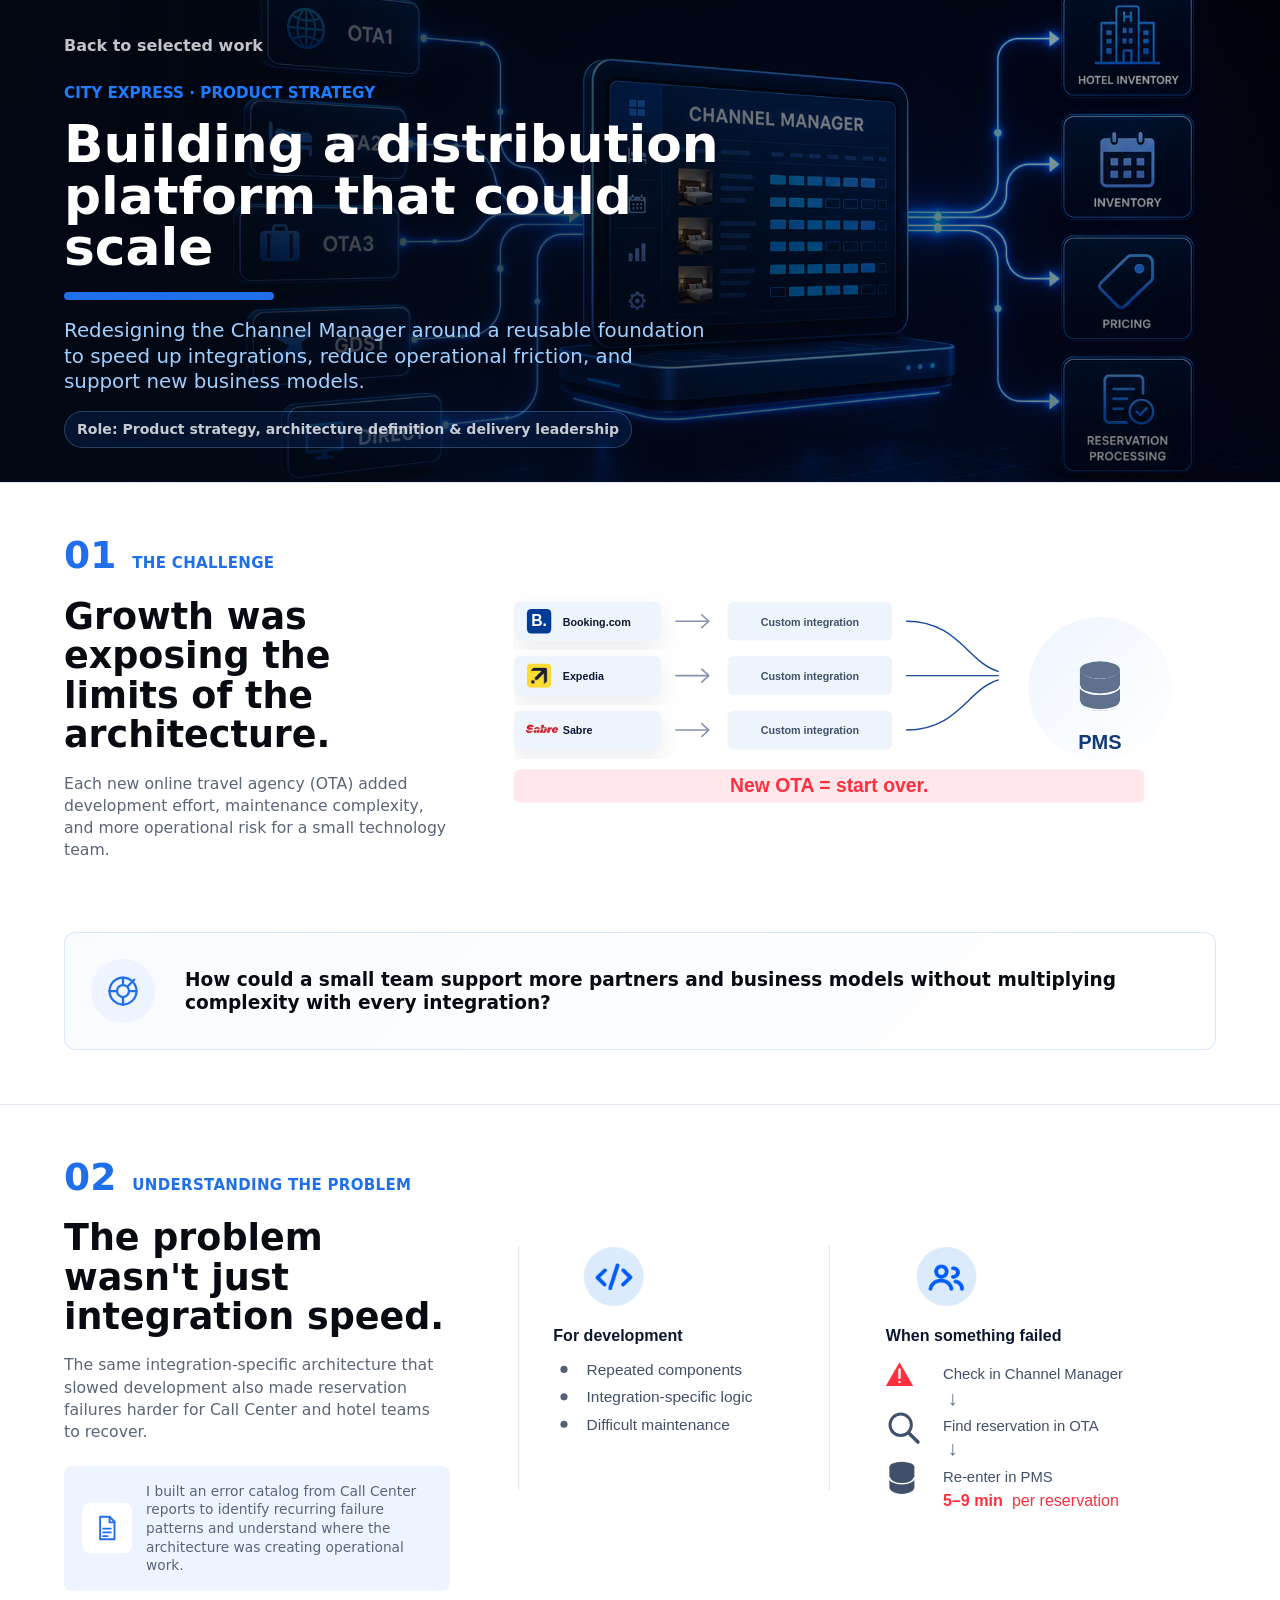
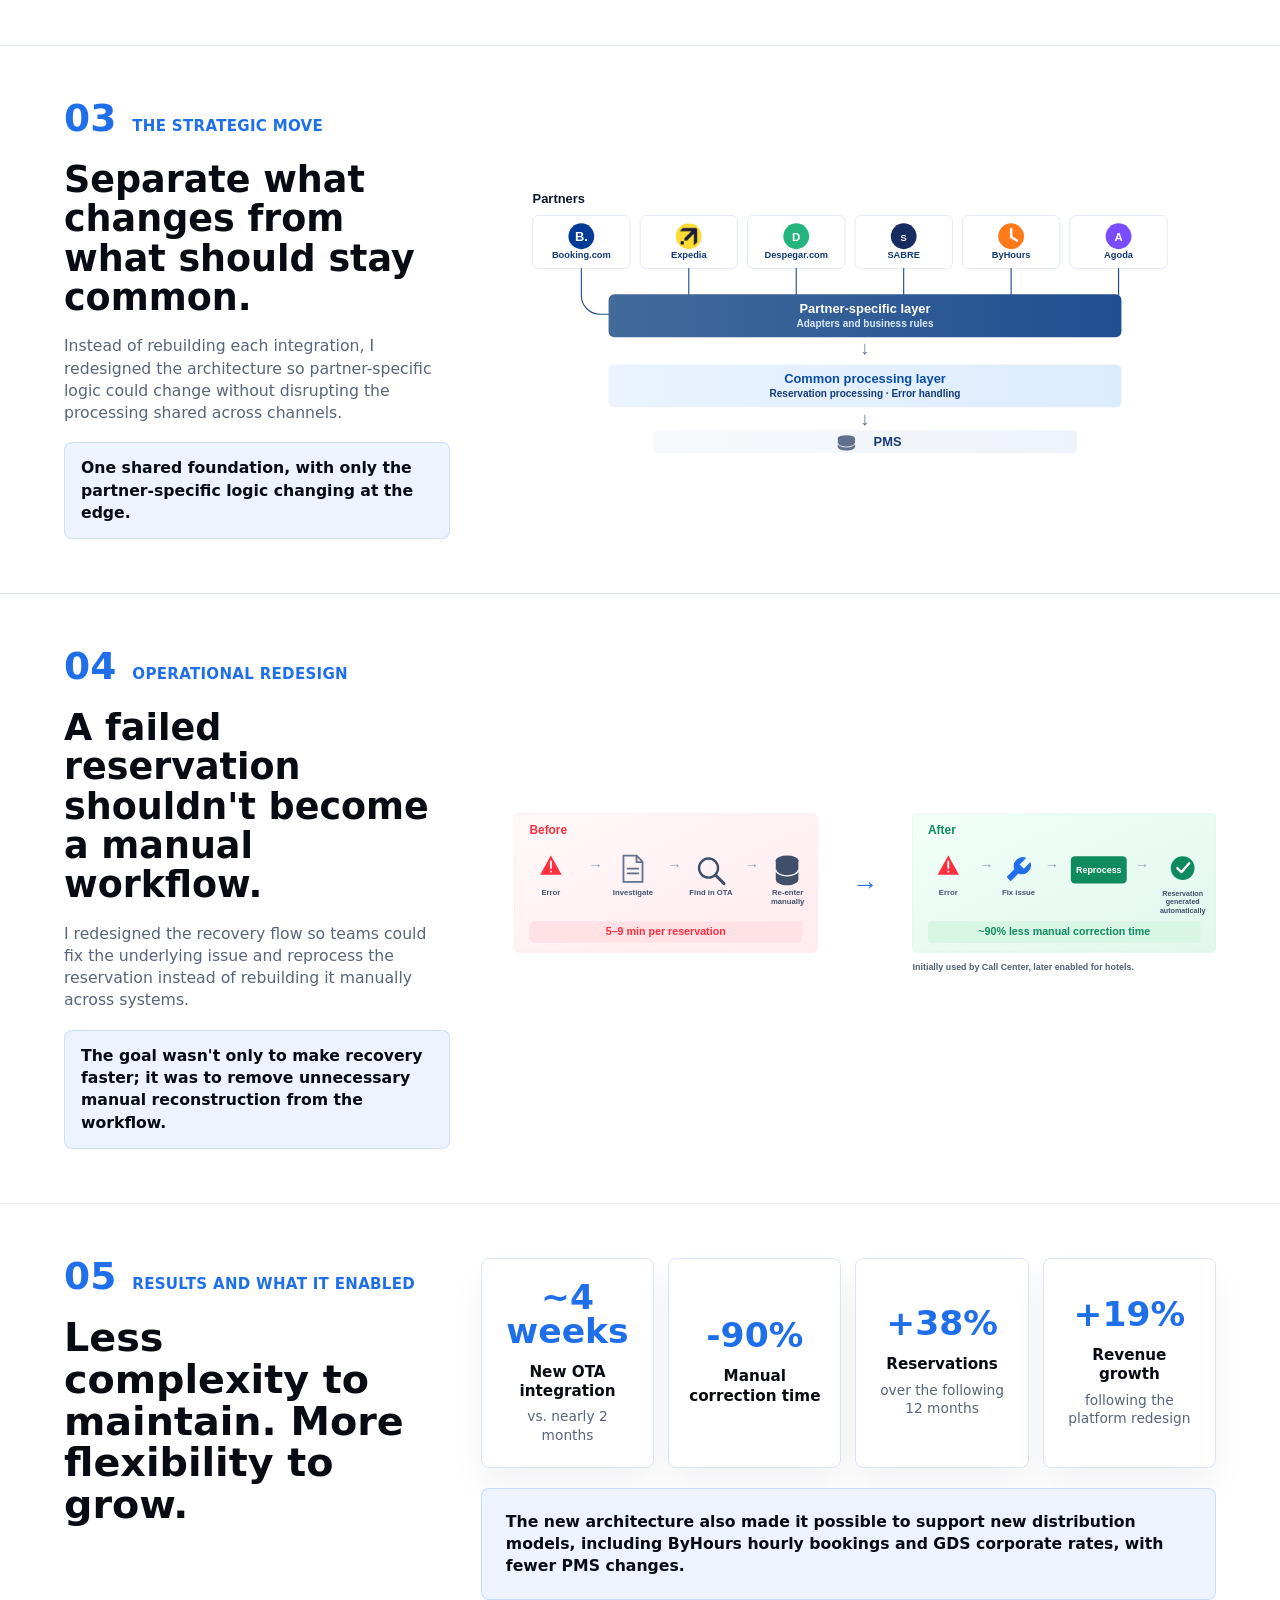
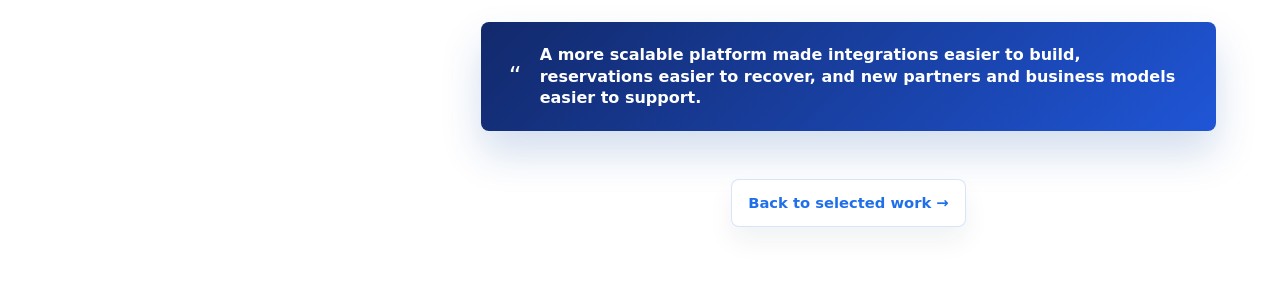
==== commit d93307cc: "Refine portfolio case studies" ====
--- a/project-booking-flow.html
+++ b/project-booking-flow.html
@@ -3,10 +3,10 @@
   <head>
     <meta charset="UTF-8" />
     <meta name="viewport" content="width=device-width, initial-scale=1.0" />
-    <title>Channel Manager Redesign | Rodrigo Juarez</title>
+    <title>Building a Distribution Platform That Could Scale | Rodrigo Juarez</title>
     <meta
       name="description"
-      content="How Hoteles City Express's Channel Manager architecture was redesigned to cut integration time, automate error handling, and unlock new distribution channels."
+      content="A product strategy case study on redesigning City Express's Channel Manager to reduce integration complexity, simplify reservation recovery, and support new distribution models."
     />
     <link rel="icon" href="assets/favicon.svg" type="image/svg+xml" />
     <link rel="stylesheet" href="styles.css" />
@@ -21,9 +21,10 @@
           <h1>Building a distribution platform that could scale</h1>
           <span class="title-rule" aria-hidden="true"></span>
           <p class="booking-hero-subtitle">
-            Redesigning the Channel Manager to make new integrations faster, reduce operational friction, and support
-            new business models.
-          </p>
+            Redesigning the Channel Manager around a reusable foundation to speed up integrations, reduce operational
+            friction, and support new business models.
+          </p>
+          <p class="booking-flow-hero-role">Role: Product strategy, architecture definition &amp; delivery leadership</p>
         </div>
 
         <div class="booking-hero-visual" aria-hidden="true">
@@ -39,7 +40,8 @@
           </div>
           <h2 id="booking-flow-challenge-title">Growth was exposing the limits of the architecture.</h2>
           <p>
-            Each new OTA brought its own development and maintenance burden to a small technology team.
+            Each new online travel agency (OTA) added development effort, maintenance complexity, and more operational
+            risk for a small technology team.
           </p>
         </div>
 
@@ -51,6 +53,25 @@
         </div>
       </section>
 
+      <section class="booking-flow-question-section" aria-label="Strategic question">
+        <article class="challenge-question-card booking-flow-question-card">
+          <div class="challenge-question-icon" aria-hidden="true">
+            <svg viewBox="0 0 56 56" role="img">
+              <circle cx="28" cy="28" r="18" />
+              <circle cx="28" cy="28" r="8" />
+              <path d="M28 10v8M28 38v8M10 28h8M38 28h8" />
+              <path d="M35 21l8-8" />
+            </svg>
+          </div>
+          <div>
+            <h3>
+              How could a small team support more partners and business models without multiplying complexity with every
+              integration?
+            </h3>
+          </div>
+        </article>
+      </section>
+
       <section class="booking-flow-problem-section" aria-labelledby="booking-flow-problem-title">
         <div class="booking-flow-problem-copy">
           <div class="scaling-section-kicker">
@@ -59,8 +80,8 @@
           </div>
           <h2 id="booking-flow-problem-title">The problem wasn't just integration speed.</h2>
           <p>
-            Technical reviews and Call Center data showed that the same complexity was affecting both development and
-            hotel operations.
+            The same integration-specific architecture that slowed development also made reservation failures harder for
+            Call Center and hotel teams to recover.
           </p>
           <aside class="booking-flow-note">
             <span class="booking-flow-note-icon" aria-hidden="true">
@@ -70,7 +91,10 @@
                 <path d="M18 25h12M18 31h12M18 37h7" />
               </svg>
             </span>
-            <p>I built an error catalog from Call Center reports to identify and measure recurring failures.</p>
+            <p>
+              I built an error catalog from Call Center reports to identify recurring failure patterns and understand
+              where the architecture was creating operational work.
+            </p>
           </aside>
         </div>
 
@@ -90,8 +114,11 @@
           </div>
           <h2 id="booking-flow-strategy-title">Separate what changes from what should stay common.</h2>
           <p>
-            We redesigned the architecture around reusable components, isolating partner-specific rules from the
-            processing shared across integrations.
+            Instead of rebuilding each integration, I redesigned the architecture so partner-specific logic could change
+            without disrupting the processing shared across channels.
+          </p>
+          <p class="booking-flow-concept-line">
+            One shared foundation, with only the partner-specific logic changing at the edge.
           </p>
         </div>
 
@@ -107,12 +134,16 @@
         <div class="booking-flow-operations-copy">
           <div class="scaling-section-kicker">
             <span>04</span>
-            <p>Designing for operations</p>
+            <p>Operational redesign</p>
           </div>
           <h2 id="booking-flow-operations-title">A failed reservation shouldn't become a manual workflow.</h2>
           <p>
-            We redesigned error handling so teams could fix the underlying issue and reprocess the reservation instead
-            of rebuilding it manually across multiple systems.
+            I redesigned the recovery flow so teams could fix the underlying issue and reprocess the reservation instead
+            of rebuilding it manually across systems.
+          </p>
+          <p class="booking-flow-concept-line">
+            The goal wasn't only to make recovery faster; it was to remove unnecessary manual reconstruction from the
+            workflow.
           </p>
         </div>
 
@@ -130,7 +161,7 @@
             <span>05</span>
             <p>Results and what it enabled</p>
           </div>
-          <h2 id="booking-flow-results-title">Less complexity. More room to grow.</h2>
+          <h2 id="booking-flow-results-title">Less complexity to maintain. More flexibility to grow.</h2>
         </div>
 
         <div class="booking-flow-results-content">
@@ -147,20 +178,31 @@
             <article>
               <strong>+38%</strong>
               <span>Reservations</span>
+              <em>over the following 12 months</em>
             </article>
             <article>
               <strong>+19%</strong>
-              <span>Revenue</span>
-            </article>
-          </div>
+              <span>Revenue growth</span>
+              <em>following the platform redesign</em>
+            </article>
+          </div>
+
+          <article class="booking-flow-business-model-note">
+            <p>
+              The new architecture also made it possible to support new distribution models, including ByHours hourly
+              bookings and GDS corporate rates, with fewer PMS changes.
+            </p>
+          </article>
 
           <aside class="morralla-closing-callout booking-flow-closing-callout">
             <span aria-hidden="true">“</span>
             <p>
               A more scalable platform made integrations easier to build, reservations easier to recover, and new
-              business opportunities easier to pursue.
+              partners and business models easier to support.
             </p>
           </aside>
+
+          <a class="case-next-link" href="index.html#case-studies">Back to selected work →</a>
         </div>
       </section>
     </main>
--- a/styles.css
+++ b/styles.css
@@ -12,7 +12,7 @@
     --shadow: 0 22px 60px rgba(8, 11, 18, 0.16);
     --page-gutter: clamp(20px, 4vw, 56px);
     --content-max: 1840px;
-    --reading-max: 1180px;
+    --reading-max: 760px;
     --section-y: 96px;
 }
 
@@ -146,14 +146,6 @@
     text-transform: uppercase;
 }
 
-.index-page main p:not(.eyebrow):not(.section-kicker),
-.index-page .hero-stats span {
-    text-align: justify;
-    text-align-last: auto;
-    text-justify: inter-word;
-    hyphens: auto;
-}
-
 .hero h1 {
     max-width: 820px;
     margin: 0;
@@ -163,7 +155,7 @@
 }
 
 .hero-copy {
-    max-width: 920px;
+    max-width: var(--reading-max);
     margin: 26px 0 0;
     color: rgba(255, 255, 255, 0.82);
     font-size: clamp(1.04rem, 2vw, 1.28rem);
@@ -1624,6 +1616,21 @@
     line-height: 1.28;
 }
 
+.onboarding-hero .onboarding-hero-role {
+    display: inline-flex;
+    width: fit-content;
+    max-width: none;
+    margin: 18px 0 0;
+    padding: 8px 12px;
+    border: 1px solid rgba(159, 208, 255, 0.24);
+    border-radius: 999px;
+    background: rgba(31, 111, 235, 0.12);
+    color: rgba(255, 255, 255, 0.86);
+    font-size: 0.82rem;
+    font-weight: 800;
+    line-height: 1;
+}
+
 .onboarding-hero .booking-hero-visual {
     inset: 0;
     width: 100%;
@@ -1668,6 +1675,21 @@
     margin-top: 16px;
     font-size: clamp(0.88rem, 1.05vw, 0.98rem);
     line-height: 1.42;
+}
+
+.booking-flow-hero .booking-flow-hero-role {
+    display: inline-flex;
+    width: fit-content;
+    max-width: none;
+    margin: 18px 0 0;
+    padding: 8px 12px;
+    border: 1px solid rgba(159, 208, 255, 0.24);
+    border-radius: 999px;
+    background: rgba(31, 111, 235, 0.12);
+    color: rgba(255, 255, 255, 0.86);
+    font-size: 0.82rem;
+    font-weight: 800;
+    line-height: 1;
 }
 
 .booking-flow-hero .booking-hero-visual {
@@ -1710,6 +1732,16 @@
     display: block;
     width: 100%;
     height: auto;
+}
+
+.booking-flow-question-section {
+    padding: 0 clamp(20px, 5vw, 64px) 54px;
+    background: #ffffff;
+}
+
+.booking-flow-question-card {
+    max-width: 1180px;
+    margin: 0 auto;
 }
 
 .booking-flow-problem-section {
@@ -1844,6 +1876,15 @@
     color: var(--muted);
     font-size: clamp(0.98rem, 1.22vw, 1.1rem);
     line-height: 1.42;
+}
+
+.booking-flow-concept-line {
+    padding: 14px 16px;
+    border: 1px solid rgba(31, 111, 235, 0.16);
+    border-radius: 8px;
+    background: #edf4ff;
+    color: var(--ink) !important;
+    font-weight: 850;
 }
 
 .booking-flow-operations-visual img {
@@ -1949,6 +1990,21 @@
     font-size: 0.95rem;
 }
 
+.booking-flow-business-model-note {
+    padding: 22px 24px;
+    border: 1px solid rgba(31, 111, 235, 0.18);
+    border-radius: 8px;
+    background: #edf4ff;
+}
+
+.booking-flow-business-model-note p {
+    margin: 0;
+    color: var(--ink);
+    font-size: clamp(0.98rem, 1.12vw, 1.08rem);
+    font-weight: 800;
+    line-height: 1.42;
+}
+
 .booking-flow-closing-callout {
     margin-top: 2px;
 }
@@ -2249,18 +2305,23 @@
     line-height: 1.08;
 }
 
+.onboarding-approach-panel {
+    display: grid;
+    gap: 18px;
+}
+
 .onboarding-method-grid {
     display: grid;
-    grid-template-columns: repeat(5, minmax(0, 1fr));
-    gap: 14px;
+    grid-template-columns: repeat(3, minmax(0, 1fr));
+    gap: 16px;
 }
 
 .onboarding-method-grid article {
     display: grid;
-    min-height: 235px;
+    min-height: 230px;
     align-content: start;
     justify-items: center;
-    padding: 22px 16px;
+    padding: 24px 20px;
     border: 1px solid rgba(31, 111, 235, 0.14);
     border-radius: 8px;
     background: linear-gradient(135deg, #f8fbff 0%, #ffffff 100%);
@@ -2295,7 +2356,7 @@
 .onboarding-method-grid h3 {
     margin: 18px 0 0;
     color: var(--ink);
-    font-size: clamp(0.82rem, 0.98vw, 0.94rem);
+    font-size: clamp(0.9rem, 1.04vw, 1rem);
     font-weight: 950;
     line-height: 1.12;
     text-transform: uppercase;
@@ -2304,8 +2365,12 @@
 .onboarding-method-grid p {
     margin: 10px 0 0;
     color: var(--muted);
-    font-size: clamp(0.76rem, 0.88vw, 0.86rem);
-    line-height: 1.3;
+    font-size: clamp(0.82rem, 0.94vw, 0.92rem);
+    line-height: 1.34;
+}
+
+.onboarding-ownership-note {
+    margin-top: 0;
 }
 
 .onboarding-ideas-section {
@@ -2339,6 +2404,30 @@
     grid-template-columns: minmax(0, 1fr) auto minmax(0, 1fr);
     gap: 14px;
     align-items: center;
+}
+
+.onboarding-phased-panel {
+    display: grid;
+    gap: 16px;
+}
+
+.onboarding-phase-intro {
+    max-width: 720px;
+    margin: 0;
+    color: var(--ink);
+    font-size: clamp(0.98rem, 1.2vw, 1.08rem);
+    font-weight: 850;
+    line-height: 1.38;
+}
+
+.onboarding-two-phase-image {
+    display: block;
+    width: 100%;
+    min-height: clamp(420px, 31vw, 500px);
+    height: auto;
+    aspect-ratio: 2 / 1;
+    object-fit: contain;
+    filter: drop-shadow(0 16px 28px rgba(12, 28, 53, 0.1));
 }
 
 .onboarding-phase-panel {
@@ -2409,15 +2498,37 @@
     gap: 24px;
 }
 
+.onboarding-beyond-note {
+    padding: 22px 24px;
+    border: 1px solid rgba(31, 111, 235, 0.14);
+    border-radius: 8px;
+    background: #edf4ff;
+}
+
+.onboarding-beyond-note h3 {
+    margin: 0;
+    color: var(--ink);
+    font-size: clamp(1rem, 1.18vw, 1.12rem);
+    font-weight: 950;
+    line-height: 1.1;
+}
+
+.onboarding-beyond-note p {
+    margin: 10px 0 0;
+    color: var(--muted);
+    font-size: clamp(0.92rem, 1.04vw, 1rem);
+    line-height: 1.42;
+}
+
 .onboarding-opportunity-grid {
     display: grid;
-    grid-template-columns: repeat(4, minmax(0, 1fr));
+    grid-template-columns: 1fr;
     gap: 14px;
 }
 
 .onboarding-opportunity-grid article {
     display: grid;
-    min-height: 242px;
+    min-height: 188px;
     align-content: start;
     padding: 22px 20px;
     border: 1px solid #d8e2f0;
@@ -2505,6 +2616,18 @@
     line-height: 1.36;
 }
 
+.onboarding-sprint-note {
+    margin-top: 0;
+}
+
+.onboarding-status-note {
+    margin: -8px 0 0;
+    color: #8a98ab;
+    font-size: clamp(0.86rem, 0.98vw, 0.94rem);
+    font-style: italic;
+    line-height: 1.42;
+}
+
 .onboarding-closing-callout {
     margin-top: 2px;
 }
@@ -2767,12 +2890,34 @@
     line-height: 1.28;
 }
 
+.scaling-hero-copy .scaling-hero-role {
+    display: inline-flex;
+    width: fit-content;
+    margin: 18px 0 0;
+    padding: 8px 12px;
+    border: 1px solid rgba(159, 208, 255, 0.24);
+    border-radius: 999px;
+    background: rgba(31, 111, 235, 0.12);
+    color: rgba(255, 255, 255, 0.86);
+    font-size: 0.82rem;
+    font-weight: 800;
+    line-height: 1;
+}
+
 .scaling-hero-copy p:last-child {
     max-width: 570px;
     margin: 24px 0 0;
     color: rgba(255, 255, 255, 0.78);
     font-size: clamp(0.96rem, 1.25vw, 1.08rem);
     line-height: 1.55;
+}
+
+.scaling-hero-copy .scaling-hero-role {
+    max-width: none;
+    margin-top: 18px;
+    color: rgba(255, 255, 255, 0.86);
+    font-size: 0.82rem;
+    line-height: 1;
 }
 
 .operations-visual {
@@ -3278,8 +3423,8 @@
 
 .change-output-flow {
     display: grid;
-    grid-template-columns: minmax(0, 1fr) auto minmax(0, 1fr) auto minmax(0, 1fr);
-    gap: clamp(16px, 2.6vw, 34px);
+    grid-template-columns: repeat(3, minmax(0, 1fr));
+    gap: clamp(18px, 2.6vw, 34px);
     align-items: center;
 }
 
@@ -3323,6 +3468,17 @@
     text-transform: uppercase;
 }
 
+.change-output-label {
+    display: block;
+    margin-bottom: 6px;
+    color: var(--muted);
+    font-size: 0.74rem;
+    font-weight: 900;
+    letter-spacing: 0;
+    line-height: 1;
+    text-transform: uppercase;
+}
+
 .change-output p {
     margin: 8px 0 0;
     color: var(--ink);
@@ -3344,13 +3500,6 @@
 
 .change-output-cost h2 {
     color: #f05423;
-}
-
-.change-flow-arrow {
-    color: #9aa8bb;
-    font-size: clamp(1.8rem, 3vw, 2.5rem);
-    font-weight: 900;
-    line-height: 1;
 }
 
 .change-summary {
@@ -3380,6 +3529,27 @@
     text-align: center;
 }
 
+.case-next-link {
+    display: flex;
+    width: fit-content;
+    align-items: center;
+    justify-content: center;
+    margin: 28px auto 0;
+    padding: 12px 16px;
+    border: 1px solid rgba(31, 111, 235, 0.18);
+    border-radius: 8px;
+    background: #ffffff;
+    color: var(--teal);
+    font-size: 0.92rem;
+    font-weight: 900;
+    box-shadow: 0 14px 26px rgba(12, 28, 53, 0.06);
+}
+
+.case-next-link:hover {
+    border-color: rgba(31, 111, 235, 0.34);
+    background: #f3f7ff;
+}
+
 .scaling-layout {
     grid-template-columns: minmax(360px, 0.68fr) minmax(560px, 1fr);
     gap: clamp(28px, 4vw, 52px);
@@ -4159,49 +4329,22 @@
     line-height: 1.28;
 }
 
+.morralla-hero .morralla-hero-role {
+    display: inline-flex;
+    width: fit-content;
+    max-width: none;
+    margin: 18px 0 0;
+    padding: 8px 12px;
+    border: 1px solid rgba(159, 208, 255, 0.24);
+    border-radius: 999px;
+    background: rgba(31, 111, 235, 0.12);
+    color: rgba(255, 255, 255, 0.86);
+    font-size: 0.82rem;
+    font-weight: 800;
+    line-height: 1;
+}
+
 .morralla-hero .booking-hero-visual {
-    inset: 0;
-    width: 100%;
-}
-
-.scaling-hero,
-.booking-hero.onboarding-hero,
-.booking-hero.booking-flow-hero,
-.booking-hero.morralla-hero {
-    min-height: 280px;
-    padding: 82px clamp(20px, 5vw, 64px) 34px;
-    background: #030914;
-}
-
-.scaling-hero-copy,
-.booking-hero.onboarding-hero .booking-hero-copy,
-.booking-hero.booking-flow-hero .booking-hero-copy,
-.booking-hero.morralla-hero .booking-hero-copy {
-    max-width: 720px;
-}
-
-.scaling-hero h1,
-.booking-hero.onboarding-hero h1,
-.booking-hero.booking-flow-hero h1,
-.booking-hero.morralla-hero h1 {
-    max-width: 720px;
-    font-size: clamp(2.55rem, 4.05vw, 4.3rem);
-    line-height: 1;
-}
-
-.scaling-hero-subtitle,
-.booking-hero.onboarding-hero .booking-hero-subtitle,
-.booking-hero.booking-flow-hero .booking-hero-subtitle,
-.booking-hero.morralla-hero .booking-hero-subtitle {
-    max-width: 650px;
-    margin-top: 18px;
-    font-size: clamp(1rem, 1.55vw, 1.26rem);
-    line-height: 1.28;
-}
-
-.booking-hero.onboarding-hero .booking-hero-visual,
-.booking-hero.booking-flow-hero .booking-hero-visual,
-.booking-hero.morralla-hero .booking-hero-visual {
     inset: 0;
     width: 100%;
 }
@@ -4299,7 +4442,7 @@
 
 .cash-risk-band {
     display: grid;
-    grid-template-columns: 0.9fr 1.12fr 0.9fr 1.2fr 0.78fr 1.1fr;
+    grid-template-columns: repeat(4, minmax(0, 1fr));
     overflow: hidden;
     border-radius: 8px;
     background: #ffe3e7;
@@ -4352,8 +4495,7 @@
 }
 
 .cash-risk-band article:nth-child(2) p,
-.cash-risk-band article:nth-child(4) p,
-.cash-risk-band article:nth-child(6) p {
+.cash-risk-band article:nth-child(4) p {
     font-size: clamp(0.78rem, 0.82vw, 0.88rem);
 }
 
@@ -4641,6 +4783,14 @@
     line-height: 1.08;
 }
 
+.morralla-to-be-copy>p {
+    max-width: 430px;
+    margin: 16px 0 0;
+    color: var(--muted);
+    font-size: clamp(0.98rem, 1.25vw, 1.08rem);
+    line-height: 1.42;
+}
+
 .to-be-comparison {
     display: grid;
     grid-template-columns: minmax(0, 1fr) auto minmax(0, 1fr);
@@ -4752,16 +4902,18 @@
 
 .to-be-tags span {
     display: grid;
-    min-height: 62px;
+    min-height: 72px;
     align-items: center;
     justify-items: center;
-    padding: 10px;
+    padding: 10px 8px;
     border-radius: 8px;
     color: #526176;
-    font-size: clamp(0.72rem, 0.86vw, 0.82rem);
+    font-size: clamp(0.58rem, 0.66vw, 0.66rem);
     font-weight: 800;
-    line-height: 1.22;
+    line-height: 1.18;
     text-align: center;
+    overflow-wrap: normal;
+    word-break: normal;
 }
 
 .as-is-tags span {
@@ -5092,7 +5244,7 @@
     display: grid;
     width: 100%;
     max-width: none;
-    gap: 44px;
+    gap: 36px;
     margin: 0;
     padding: var(--section-y) var(--page-gutter);
     overflow: hidden;
@@ -5112,7 +5264,6 @@
     margin-left: auto;
 }
 
-.closing-grid,
 .closing-cta {
     position: relative;
     z-index: 1;
@@ -5135,51 +5286,6 @@
     color: var(--muted);
     font-size: clamp(1.08rem, 1.7vw, 1.38rem);
     line-height: 1.46;
-}
-
-.closing-grid {
-    display: grid;
-    grid-template-columns: repeat(3, minmax(0, 1fr));
-    gap: 18px;
-}
-
-.closing-grid article {
-    min-height: 250px;
-    padding: 24px;
-    border: 1px solid #d7dfeb;
-    border-radius: 8px;
-    background: #ffffff;
-}
-
-.closing-icon {
-    display: flex;
-    width: 54px;
-    height: 54px;
-    align-items: center;
-    justify-content: center;
-    margin: 0 auto;
-}
-
-.closing-icon img {
-    display: block;
-    width: 100%;
-    height: 100%;
-}
-
-.closing-grid h3 {
-    max-width: 260px;
-    margin: 20px auto 14px;
-    color: var(--forest);
-    font-size: clamp(1.35rem, 2vw, 1.9rem);
-    line-height: 1.08;
-    text-align: center;
-}
-
-.closing-grid p {
-    margin: 0;
-    color: var(--muted);
-    font-size: 1rem;
-    line-height: 1.48;
 }
 
 .closing-cta {
@@ -5260,8 +5366,7 @@
     .case-study-grid,
     .immersive-hero,
     .immersive-story,
-    .case-layout,
-    .closing-grid {
+    .case-layout {
         grid-template-columns: 1fr;
     }
 
@@ -5405,11 +5510,6 @@
     .change-output-icon {
         width: 64px;
         height: 64px;
-    }
-
-    .change-flow-arrow {
-        justify-self: center;
-        transform: rotate(90deg);
     }
 
     .common-model-bridge {
@@ -6215,3 +6315,85 @@
         min-height: auto;
     }
 }
+
+.scaling-hero,
+.booking-hero.onboarding-hero,
+.booking-hero.booking-flow-hero,
+.booking-hero.morralla-hero {
+    min-height: 280px;
+    padding: 82px clamp(20px, 5vw, 64px) 34px;
+    color: #ffffff;
+    background: #030914;
+}
+
+.scaling-hero::after,
+.booking-hero.onboarding-hero::after,
+.booking-hero.booking-flow-hero::after,
+.booking-hero.morralla-hero::after {
+    background:
+        linear-gradient(90deg, rgba(3, 9, 20, 0.82) 0%, rgba(3, 9, 20, 0.6) 42%, rgba(3, 9, 20, 0.14) 100%),
+        linear-gradient(180deg, rgba(3, 9, 20, 0.04), rgba(3, 9, 20, 0.24));
+}
+
+.scaling-hero-copy,
+.booking-hero.onboarding-hero .booking-hero-copy,
+.booking-hero.booking-flow-hero .booking-hero-copy,
+.booking-hero.morralla-hero .booking-hero-copy {
+    max-width: 720px;
+}
+
+.scaling-hero h1,
+.booking-hero.onboarding-hero h1,
+.booking-hero.booking-flow-hero h1,
+.booking-hero.morralla-hero h1 {
+    max-width: 720px;
+    font-size: clamp(2.55rem, 4.05vw, 4.3rem);
+    line-height: 1;
+}
+
+.scaling-hero-subtitle,
+.booking-hero.onboarding-hero .booking-hero-subtitle,
+.booking-hero.booking-flow-hero .booking-hero-subtitle,
+.booking-hero.morralla-hero .booking-hero-subtitle {
+    max-width: 650px;
+    margin-top: 18px;
+    font-size: clamp(1rem, 1.55vw, 1.26rem);
+    line-height: 1.28;
+}
+
+.operations-visual,
+.booking-hero.onboarding-hero .booking-hero-visual,
+.booking-hero.booking-flow-hero .booking-hero-visual,
+.booking-hero.morralla-hero .booking-hero-visual {
+    inset: 0;
+    width: 100%;
+    height: 100%;
+}
+
+.operations-visual img,
+.booking-hero.onboarding-hero .booking-hero-visual img,
+.booking-hero.booking-flow-hero .booking-hero-visual img,
+.booking-hero.morralla-hero .booking-hero-visual img {
+    object-position: center right;
+    opacity: 0.88;
+}
+
+@media (max-width: 900px) {
+    .scaling-hero,
+    .booking-hero.onboarding-hero,
+    .booking-hero.booking-flow-hero,
+    .booking-hero.morralla-hero {
+        min-height: 430px;
+        align-items: start;
+        padding-top: 74px;
+    }
+}
+
+@media (max-width: 620px) {
+    .scaling-hero h1,
+    .booking-hero.onboarding-hero h1,
+    .booking-hero.booking-flow-hero h1,
+    .booking-hero.morralla-hero h1 {
+        font-size: clamp(2.35rem, 10vw, 3.35rem);
+    }
+}
